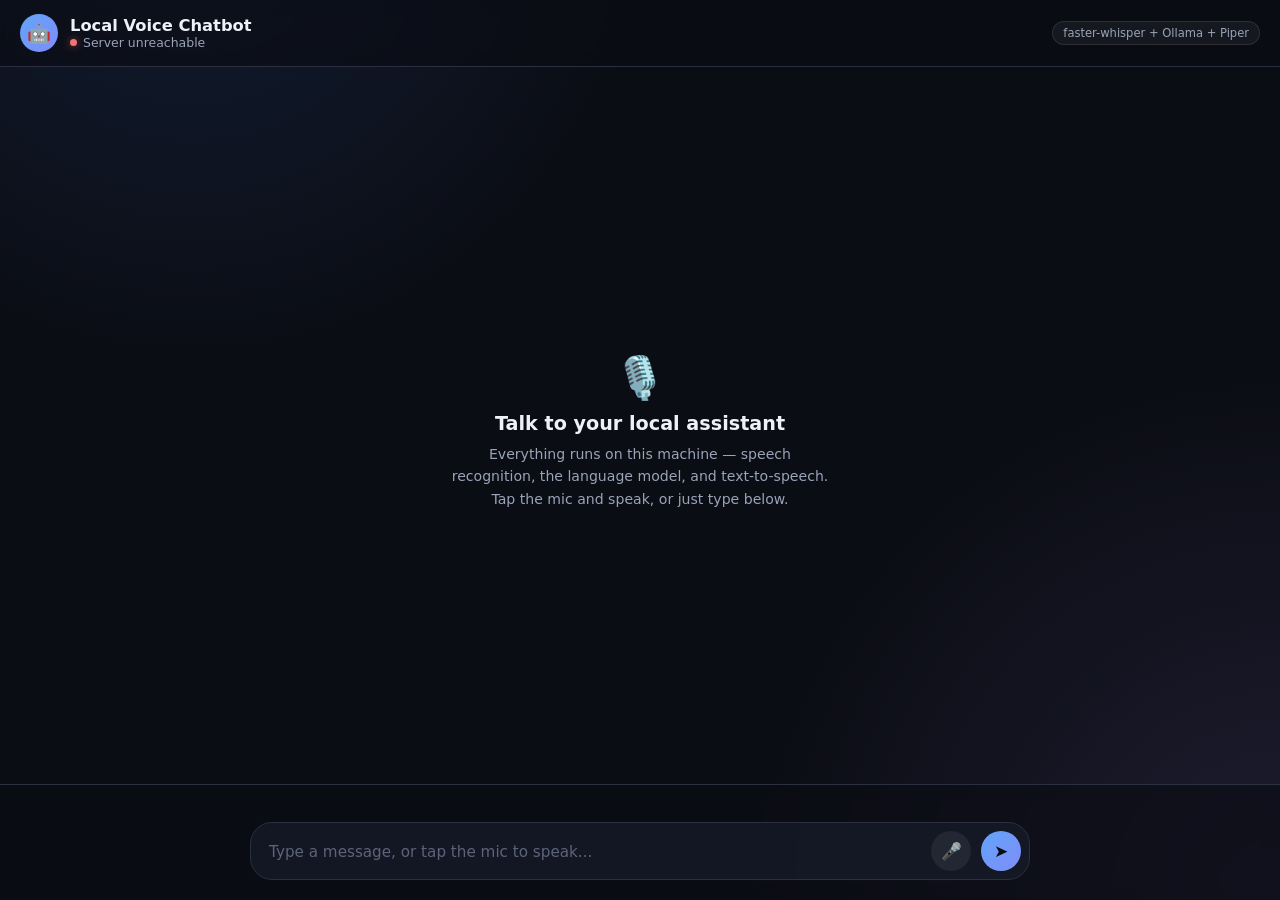
==== src/web_chat/index.html @ 42749854 "Add a browser chat interface Built on the same pipeline.py the CLI uses, not a reimplementation.  - " ====
<!doctype html>
<html lang="en">
<head>
<meta charset="utf-8">
<meta name="viewport" content="width=device-width, initial-scale=1">
<title>Local Voice Chatbot</title>
<style>
  :root{
    --bg-0:#0b0d14; --card:#171b28cc; --card-border:#2a3040;
    --text:#eef1f8; --text-dim:#9aa3b8; --text-faint:#5c6479;
    --accent:#60a5fa; --accent-dim:#60a5fa33;
    --user-bubble:#2c5fd6; --assistant-bubble:#1c2233;
    --danger:#f87171; --success:#34d399; --warn:#fbbf24;
    --radius:18px;
  }
  *{box-sizing:border-box;}
  html,body{height:100%;}
  body{
    margin:0; color:var(--text);
    background:
      radial-gradient(60vmax 60vmax at 15% -10%, #3b82f622, transparent 60%),
      radial-gradient(70vmax 70vmax at 100% 100%, #a78bfa1f, transparent 60%),
      var(--bg-0);
    font-family: -apple-system, "Segoe UI", ui-sans-serif, system-ui, Roboto, Arial, sans-serif;
    display:flex; flex-direction:column; height:100vh; overflow:hidden;
  }

  header{
    display:flex; align-items:center; gap:12px; padding:14px 20px;
    border-bottom:1px solid var(--card-border); flex-shrink:0;
    background:#0b0d14aa; backdrop-filter:blur(8px); z-index:5;
  }
  header .avatar{
    width:38px; height:38px; border-radius:50%;
    background:linear-gradient(135deg, var(--accent), #818cf8);
    display:flex; align-items:center; justify-content:center; font-size:1.2rem;
    flex-shrink:0;
  }
  header .title{ font-weight:700; font-size:1.02rem; }
  header .status{ font-size:0.78rem; color:var(--text-dim); display:flex; align-items:center; gap:6px; }
  .status-dot{ width:7px; height:7px; border-radius:50%; background:var(--text-faint); flex-shrink:0; }
  .status-dot.ok{ background:var(--success); box-shadow:0 0 8px #34d39988; }
  .status-dot.warn{ background:var(--warn); box-shadow:0 0 8px #fbbf2488; }
  .status-dot.err{ background:var(--danger); box-shadow:0 0 8px #f8717188; }
  header .spacer{ flex:1; }
  header .model-badge{
    font-size:0.72rem; color:var(--text-dim); background:#ffffff0d;
    border:1px solid #ffffff1a; padding:4px 10px; border-radius:999px;
  }

  #messages{
    flex:1; overflow-y:auto; padding:24px 16px 12px;
    display:flex; flex-direction:column; gap:14px;
    scroll-behavior:smooth;
  }
  #messages::-webkit-scrollbar{ width:8px; }
  #messages::-webkit-scrollbar-thumb{ background:#ffffff1a; border-radius:8px; }

  .row{ display:flex; gap:10px; max-width:780px; width:100%; margin:0 auto; align-items:flex-end; }
  .row.user{ flex-direction:row-reverse; }
  .row .avatar-sm{
    width:28px; height:28px; border-radius:50%; flex-shrink:0;
    display:flex; align-items:center; justify-content:center; font-size:0.85rem;
  }
  .row.assistant .avatar-sm{ background:linear-gradient(135deg, var(--accent), #818cf8); }
  .row.user .avatar-sm{ background:#ffffff14; }

  .bubble{
    padding:12px 16px; border-radius:var(--radius); line-height:1.5; font-size:0.95rem;
    max-width:calc(100% - 46px); white-space:pre-wrap; word-wrap:break-word;
    animation:pop-in .25s cubic-bezier(.2,.9,.25,1) both;
  }
  @keyframes pop-in{ from{opacity:0; transform:translateY(6px);} to{opacity:1; transform:none;} }
  .row.user .bubble{ background:var(--user-bubble); border-bottom-right-radius:4px; }
  .row.assistant .bubble{ background:var(--assistant-bubble); border:1px solid var(--card-border); border-bottom-left-radius:4px; }
  .row.rejected .bubble{
    background:transparent; border:1px dashed #ffffff2a; color:var(--text-faint);
    font-style:italic; font-size:0.85rem;
  }
  .bubble .meta{
    display:block; margin-top:6px; font-size:0.72rem; color:var(--text-faint); font-style:normal;
  }
  .bubble .replay-btn{
    background:none; border:none; color:inherit; opacity:0.6; cursor:pointer;
    font-size:0.85rem; padding:0; margin-left:8px; vertical-align:middle;
  }
  .bubble .replay-btn:hover{ opacity:1; }

  .typing-dots{ display:inline-flex; gap:4px; align-items:center; height:1em; }
  .typing-dots span{
    width:6px; height:6px; border-radius:50%; background:var(--text-dim);
    animation:blink 1.2s infinite ease-in-out;
  }
  .typing-dots span:nth-child(2){ animation-delay:.2s; }
  .typing-dots span:nth-child(3){ animation-delay:.4s; }
  @keyframes blink{ 0%,80%,100%{opacity:.25;} 40%{opacity:1;} }

  #empty-state{
    margin:auto; text-align:center; color:var(--text-dim); max-width:420px; padding:20px;
  }
  #empty-state .big-icon{ font-size:2.6rem; margin-bottom:10px; }
  #empty-state h2{ color:var(--text); margin:0 0 8px; font-size:1.2rem; }
  #empty-state p{ font-size:0.88rem; line-height:1.6; margin:0; }

  footer{
    flex-shrink:0; padding:14px 16px 20px;
    border-top:1px solid var(--card-border); background:#0b0d14aa; backdrop-filter:blur(8px);
  }
  .composer{
    max-width:780px; margin:0 auto; display:flex; align-items:flex-end; gap:10px;
    background:var(--card); border:1px solid var(--card-border); border-radius:22px;
    padding:8px 8px 8px 18px;
  }
  #text-input{
    flex:1; background:none; border:none; outline:none; color:var(--text);
    font-size:0.95rem; font-family:inherit; resize:none; max-height:120px; padding:8px 0;
    line-height:1.4;
  }
  #text-input::placeholder{ color:var(--text-faint); }

  .icon-btn{
    width:40px; height:40px; border-radius:50%; border:none; cursor:pointer;
    display:flex; align-items:center; justify-content:center; font-size:1.05rem;
    background:#ffffff10; color:var(--text); flex-shrink:0; transition:all .15s ease;
  }
  .icon-btn:hover{ background:#ffffff1c; }
  .icon-btn:disabled{ opacity:.4; cursor:not-allowed; }
  #btn-send{ background:linear-gradient(135deg, var(--accent), #818cf8); color:#0b0d14; }
  #btn-mic.recording{
    background:linear-gradient(135deg, var(--danger), #ef4444); color:#fff;
    animation:mic-pulse 1.1s ease-in-out infinite;
  }
  @keyframes mic-pulse{
    0%,100%{ box-shadow:0 0 0 0 #f8717155; }
    50%{ box-shadow:0 0 0 10px #f8717100; }
  }

  .live-status{
    max-width:780px; margin:0 auto 8px; text-align:center; font-size:0.8rem;
    color:var(--text-dim); min-height:1.2em;
  }

  .toast{
    position:fixed; left:50%; bottom:100px; transform:translateX(-50%);
    background:#1c2233; border:1px solid #ffffff22; color:var(--text);
    padding:12px 20px; border-radius:12px; font-size:0.85rem; box-shadow:0 10px 30px -10px #000000aa;
    animation:toast-in .25s ease both; z-index:20;
  }
  .toast.error{ border-color:#f8717166; color:#fecaca; }
  @keyframes toast-in{ from{opacity:0; transform:translate(-50%, 10px);} to{opacity:1; transform:translate(-50%,0);} }
</style>
</head>
<body>
  <header>
    <div class="avatar">🤖</div>
    <div>
      <div class="title">Local Voice Chatbot</div>
      <div class="status"><span class="status-dot" id="status-dot"></span><span id="status-text">Connecting...</span></div>
    </div>
    <div class="spacer"></div>
    <div class="model-badge" id="model-badge">faster-whisper + Ollama + Piper</div>
  </header>

  <div id="messages">
    <div id="empty-state">
      <div class="big-icon">🎙️</div>
      <h2>Talk to your local assistant</h2>
      <p>Everything runs on this machine — speech recognition, the language model,
         and text-to-speech. Tap the mic and speak, or just type below.</p>
    </div>
  </div>

  <footer>
    <div class="live-status" id="live-status"></div>
    <div class="composer">
      <textarea id="text-input" rows="1" placeholder="Type a message, or tap the mic to speak..."></textarea>
      <button id="btn-mic" class="icon-btn" title="Record voice message">🎤</button>
      <button id="btn-send" class="icon-btn" title="Send">➤</button>
    </div>
  </footer>

<script>
const messagesEl = document.getElementById('messages');
const emptyState = document.getElementById('empty-state');
const textInput = document.getElementById('text-input');
const btnMic = document.getElementById('btn-mic');
const btnSend = document.getElementById('btn-send');
const liveStatus = document.getElementById('live-status');
const statusDot = document.getElementById('status-dot');
const statusText = document.getElementById('status-text');

let history = [];           // [{role, content}, ...] sent to /api/respond
let stream = null;          // mic MediaStream, requested lazily on first mic tap
let mediaRecorder = null;
let chunks = [];
let isRecording = false;
let isBusy = false;         // true while transcribing/responding/synthesizing

function setStatus(state, text) {
  statusDot.className = 'status-dot' + (state ? ' ' + state : '');
  statusText.textContent = text;
}

function setLive(text) { liveStatus.textContent = text || ''; }

function showToast(msg, isError) {
  const t = document.createElement('div');
  t.className = 'toast' + (isError ? ' error' : '');
  t.textContent = msg;
  document.body.appendChild(t);
  setTimeout(() => t.remove(), 3500);
}

function scrollToBottom() {
  messagesEl.scrollTop = messagesEl.scrollHeight;
}

function hideEmptyState() {
  if (emptyState.parentNode) emptyState.remove();
}

function addRow(role, text, opts) {
  opts = opts || {};
  hideEmptyState();
  const row = document.createElement('div');
  row.className = 'row ' + role;
  const avatar = document.createElement('div');
  avatar.className = 'avatar-sm';
  avatar.textContent = role === 'user' ? '🗣️' : (role === 'rejected' ? '?' : '🤖');
  const bubble = document.createElement('div');
  bubble.className = 'bubble';
  bubble.textContent = text;
  if (opts.meta) {
    const meta = document.createElement('span');
    meta.className = 'meta';
    meta.textContent = opts.meta;
    bubble.appendChild(meta);
  }
  row.appendChild(avatar);
  row.appendChild(bubble);
  messagesEl.appendChild(row);
  scrollToBottom();
  return bubble;
}

function addTypingIndicator() {
  hideEmptyState();
  const row = document.createElement('div');
  row.className = 'row assistant';
  row.id = 'typing-row';
  const avatar = document.createElement('div');
  avatar.className = 'avatar-sm';
  avatar.textContent = '🤖';
  const bubble = document.createElement('div');
  bubble.className = 'bubble';
  bubble.innerHTML = '<span class="typing-dots"><span></span><span></span><span></span></span>';
  row.appendChild(avatar);
  row.appendChild(bubble);
  messagesEl.appendChild(row);
  scrollToBottom();
  return bubble;
}

function addReplayButton(bubble, audioBlob) {
  const btn = document.createElement('button');
  btn.className = 'replay-btn';
  btn.textContent = '🔊 Replay';
  btn.onclick = () => new Audio(URL.createObjectURL(audioBlob)).play();
  bubble.appendChild(document.createElement('br'));
  bubble.appendChild(btn);
}

async function checkHealth() {
  try {
    const res = await fetch('/api/health');
    const data = await res.json();
    setStatus('ok', 'Ready · STT on ' + (data.whisper_device || '?').toUpperCase());
  } catch (err) {
    setStatus('err', 'Server unreachable');
  }
}

async function synthesizeAndPlay(text) {
  try {
    const res = await fetch('/api/tts', {
      method: 'POST', headers: { 'Content-Type': 'application/json' },
      body: JSON.stringify({ text }),
    });
    if (!res.ok) throw new Error((await res.json()).error || ('HTTP ' + res.status));
    const blob = await res.blob();
    const audio = new Audio(URL.createObjectURL(blob));
    await audio.play().catch(() => {}); // autoplay can be blocked; not fatal
    return blob;
  } catch (err) {
    showToast('TTS failed: ' + err.message, true);
    return null;
  }
}

async function sendToLLM(userText) {
  isBusy = true;
  setControlsEnabled(false);
  setLive('Thinking...');
  const typingBubble = addTypingIndicator();
  let fullText = '';
  try {
    const res = await fetch('/api/respond', {
      method: 'POST', headers: { 'Content-Type': 'application/json' },
      body: JSON.stringify({ message: userText, history }),
    });
    if (!res.body) throw new Error('Streaming not supported by this browser.');
    const reader = res.body.getReader();
    const decoder = new TextDecoder();
    let first = true;
    while (true) {
      const { done, value } = await reader.read();
      if (done) break;
      const piece = decoder.decode(value, { stream: true });
      if (!piece) continue;
      if (first) { typingBubble.textContent = ''; first = false; }
      fullText += piece;
      typingBubble.textContent = fullText;
      scrollToBottom();
    }
    if (!fullText.trim()) fullText = '(no response)';
    history.push({ role: 'user', content: userText });
    history.push({ role: 'assistant', content: fullText });

    setLive('Speaking...');
    const audioBlob = await synthesizeAndPlay(fullText);
    if (audioBlob) addReplayButton(typingBubble, audioBlob);
  } catch (err) {
    typingBubble.textContent = 'Error: ' + err.message;
    showToast(err.message, true);
  } finally {
    setLive('');
    isBusy = false;
    setControlsEnabled(true);
    document.getElementById('typing-row')?.removeAttribute('id');
  }
}

async function handleUserText(text) {
  text = text.trim();
  if (!text) return;
  addRow('user', text);
  await sendToLLM(text);
}

function setControlsEnabled(enabled) {
  btnSend.disabled = !enabled;
  btnMic.disabled = !enabled;
  textInput.disabled = !enabled;
}

// ---- text input ----
btnSend.addEventListener('click', () => {
  const text = textInput.value;
  textInput.value = '';
  textInput.style.height = 'auto';
  handleUserText(text);
});
textInput.addEventListener('keydown', (e) => {
  if (e.key === 'Enter' && !e.shiftKey) {
    e.preventDefault();
    btnSend.click();
  }
});
textInput.addEventListener('input', () => {
  textInput.style.height = 'auto';
  textInput.style.height = Math.min(textInput.scrollHeight, 120) + 'px';
});

// ---- voice input ----
function pickMimeType() {
  const candidates = ['audio/webm;codecs=opus', 'audio/webm', 'audio/ogg;codecs=opus', 'audio/ogg'];
  for (const c of candidates) {
    if (window.MediaRecorder && MediaRecorder.isTypeSupported(c)) return c;
  }
  return '';
}

async function ensureMic() {
  if (stream) return stream;
  stream = await navigator.mediaDevices.getUserMedia({ audio: true });
  return stream;
}

btnMic.addEventListener('click', async () => {
  if (isBusy) return;
  if (!isRecording) {
    try {
      await ensureMic();
    } catch (err) {
      showToast('Microphone access denied: ' + err.message, true);
      return;
    }
    chunks = [];
    const mimeType = pickMimeType();
    mediaRecorder = mimeType ? new MediaRecorder(stream, { mimeType }) : new MediaRecorder(stream);
    mediaRecorder.ondataavailable = (e) => { if (e.data.size > 0) chunks.push(e.data); };
    mediaRecorder.onstop = onRecordingStopped;
    mediaRecorder.start();
    isRecording = true;
    btnMic.classList.add('recording');
    btnMic.textContent = '⏹';
    setLive('Listening... tap to stop');
  } else {
    mediaRecorder.stop();
    isRecording = false;
    btnMic.classList.remove('recording');
    btnMic.textContent = '🎤';
  }
});

async function onRecordingStopped() {
  const mimeType = mediaRecorder.mimeType || 'audio/webm';
  const blob = new Blob(chunks, { type: mimeType });
  if (blob.size < 800) {
    setLive('');
    showToast('Recording too short.', true);
    return;
  }
  isBusy = true;
  setControlsEnabled(false);
  setLive('Transcribing...');
  try {
    const form = new FormData();
    const ext = mimeType.includes('ogg') ? 'ogg' : 'webm';
    form.append('audio', blob, `clip.${ext}`);
    const res = await fetch('/api/transcribe', { method: 'POST', body: form });
    const data = await res.json();
    if (!res.ok || data.error) throw new Error(data.error || ('HTTP ' + res.status));

    if (!data.accepted) {
      addRow('rejected', '"' + data.text + '"', { meta: `low confidence (${data.avg_logprob.toFixed(2)}) -- not sent to the model` });
      setLive('');
      const askAgain = "Sorry, could you say that again?";
      const bubble = addRow('assistant', askAgain);
      const clip = await synthesizeAndPlay(askAgain);
      if (clip) addReplayButton(bubble, clip);
      isBusy = false;
      setControlsEnabled(true);
      return;
    }

    addRow('user', data.text, { meta: `confidence ${data.avg_logprob.toFixed(2)}` });
    isBusy = false; // sendToLLM will re-lock controls
    await sendToLLM(data.text);
  } catch (err) {
    showToast(err.message, true);
    setLive('');
    isBusy = false;
    setControlsEnabled(true);
  }
}

checkHealth();
</script>
</body>
</html>
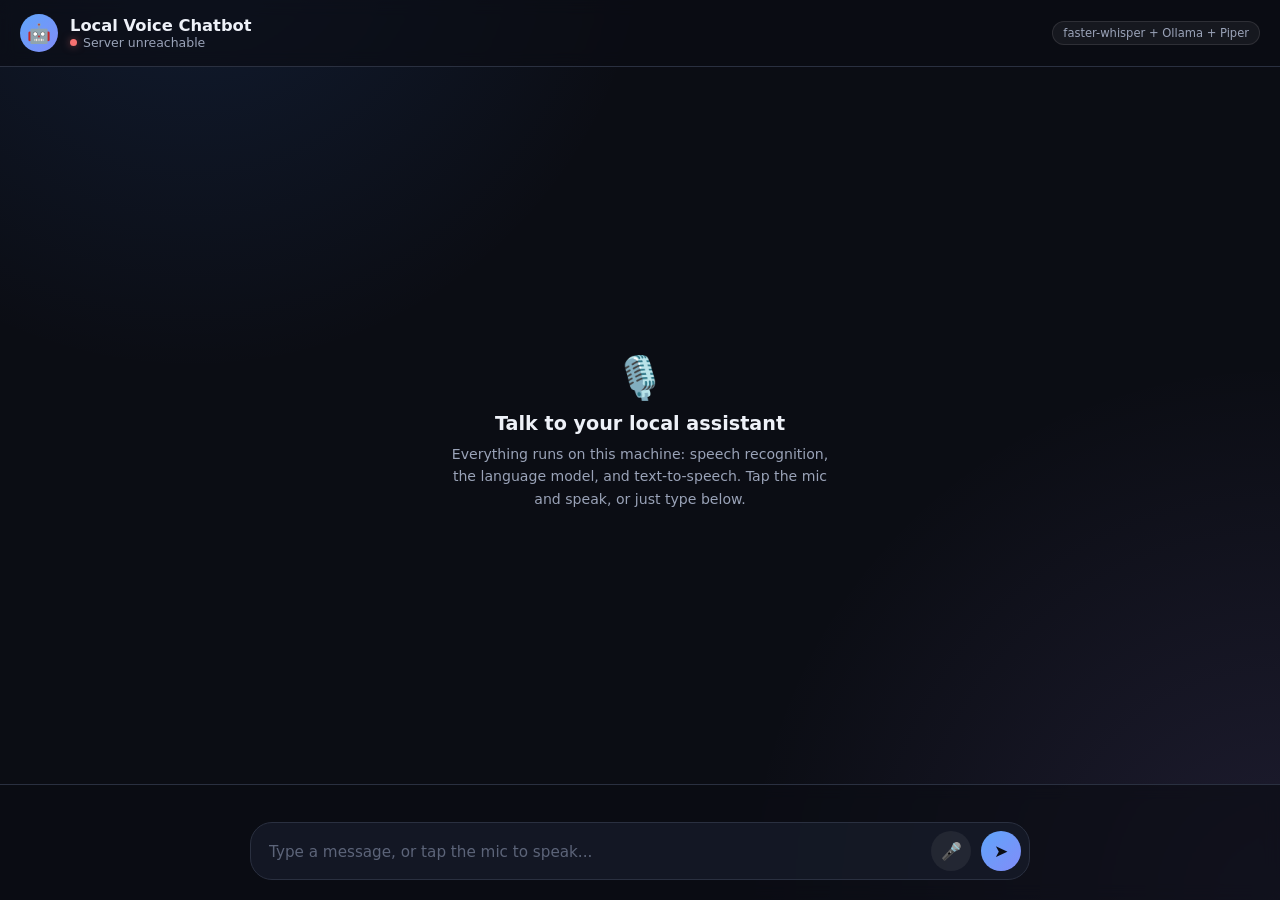
==== commit ff9bc916: "Replace an em-dash in the chat UI copy with a colon Co-Authored-By: Claude Sonnet 5 <noreply@anthrop" ====
--- a/src/web_chat/index.html
+++ b/src/web_chat/index.html
@@ -165,7 +165,7 @@
     <div id="empty-state">
       <div class="big-icon">🎙️</div>
       <h2>Talk to your local assistant</h2>
-      <p>Everything runs on this machine — speech recognition, the language model,
+      <p>Everything runs on this machine: speech recognition, the language model,
          and text-to-speech. Tap the mic and speak, or just type below.</p>
     </div>
   </div>
@@ -270,11 +270,23 @@
   bubble.appendChild(btn);
 }
 
+function applyWhisperDevice(device) {
+  if (device) setStatus('ok', 'Ready · STT on ' + device.toUpperCase());
+}
+
 async function checkHealth() {
   try {
     const res = await fetch('/api/health');
     const data = await res.json();
-    setStatus('ok', 'Ready · STT on ' + (data.whisper_device || '?').toUpperCase());
+    // Whisper loads lazily on the first transcription request, so
+    // whisper_device is still null right after the server starts --
+    // showing "STT on ?" here would look broken rather than pending.
+    // The badge fills in for real once /api/transcribe reports a device.
+    if (data.whisper_device) {
+      applyWhisperDevice(data.whisper_device);
+    } else {
+      setStatus('ok', 'Ready');
+    }
   } catch (err) {
     setStatus('err', 'Server unreachable');
   }
@@ -431,6 +443,7 @@
     const res = await fetch('/api/transcribe', { method: 'POST', body: form });
     const data = await res.json();
     if (!res.ok || data.error) throw new Error(data.error || ('HTTP ' + res.status));
+    applyWhisperDevice(data.whisper_device); // fills in "STT on ?" once known
 
     if (!data.accepted) {
       addRow('rejected', '"' + data.text + '"', { meta: `low confidence (${data.avg_logprob.toFixed(2)}) -- not sent to the model` });
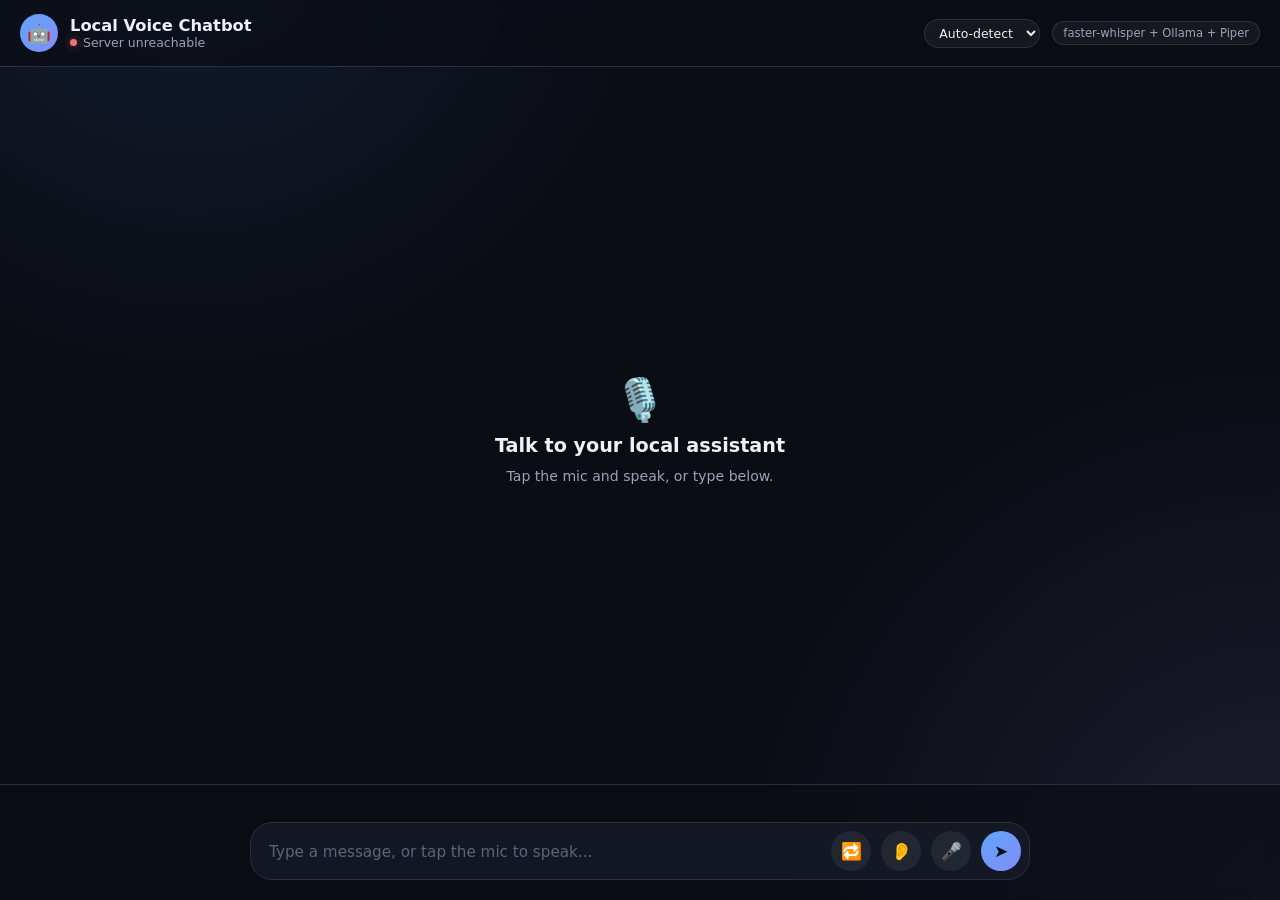
==== commit 49a93343: "Replace Tamil TTS with AI4Bharat FastPitch+HiFiGAN; move Piper in-process Tamil TTS previously ran o" ====
--- a/src/web_chat/index.html
+++ b/src/web_chat/index.html
@@ -6,6 +6,12 @@
 <title>Local Voice Chatbot</title>
 <style>
   :root{
+    /* Tells the browser this page is dark-themed, so native controls it
+       renders itself -- the language <select>'s dropdown popup chief among
+       them -- use a dark UA stylesheet instead of defaulting to a
+       jarring white-on-dark popup no amount of our own CSS can reach
+       (a native <option> list's colors aren't fully stylable cross-browser). */
+    color-scheme: dark;
     --bg-0:#0b0d14; --card:#171b28cc; --card-border:#2a3040;
     --text:#eef1f8; --text-dim:#9aa3b8; --text-faint:#5c6479;
     --accent:#60a5fa; --accent-dim:#60a5fa33;
@@ -47,6 +53,16 @@
     font-size:0.72rem; color:var(--text-dim); background:#ffffff0d;
     border:1px solid #ffffff1a; padding:4px 10px; border-radius:999px;
   }
+  #lang-select{
+    font-size:0.78rem; color:var(--text); background:#ffffff0d;
+    border:1px solid #ffffff1a; padding:5px 10px; border-radius:999px;
+    font-family:inherit; cursor:pointer;
+  }
+  #lang-select:focus{ outline:1px solid var(--accent); }
+  /* Belt-and-suspenders alongside :root's color-scheme:dark above -- some
+     browsers still let the *closed* select's own background/text through
+     to each <option> row even in a dark popup, so pin them explicitly too. */
+  #lang-select option{ background:#171b28; color:var(--text); }
 
   #messages{
     flex:1; overflow-y:auto; padding:24px 16px 12px;
@@ -86,6 +102,34 @@
   }
   .bubble .replay-btn:hover{ opacity:1; }
 
+  .bubble .correct-btn{
+    background:none; border:none; color:inherit; opacity:0.55; cursor:pointer;
+    font-size:0.78rem; padding:0; margin-left:8px; vertical-align:middle;
+  }
+  .bubble .correct-btn:hover{ opacity:1; }
+  .bubble .correction-saved{
+    display:block; margin-top:6px; font-size:0.72rem; color:var(--success); font-style:normal;
+  }
+  .correction-form{ margin-top:8px; }
+  .correction-form textarea{
+    width:100%; min-height:52px; resize:vertical; border-radius:10px;
+    border:1px solid #ffffff2a; background:#00000022; color:inherit;
+    font:inherit; font-size:0.9rem; padding:8px; box-sizing:border-box;
+  }
+  .correction-form .correction-actions{ margin-top:6px; display:flex; gap:8px; }
+  .correction-form button{
+    border:none; border-radius:8px; padding:5px 12px; font-size:0.78rem; cursor:pointer;
+  }
+  .correction-form .save-btn{ background:var(--accent); color:#0b0d14; }
+  .correction-form .cancel-btn{ background:#ffffff14; color:inherit; }
+  .suggestion-note{
+    display:block; margin-top:6px; font-size:0.78rem; color:var(--text-dim); font-style:normal;
+  }
+  .suggestion-note button{
+    background:none; border:none; color:var(--accent); cursor:pointer;
+    font-size:0.78rem; padding:0; text-decoration:underline;
+  }
+
   .typing-dots{ display:inline-flex; gap:4px; align-items:center; height:1em; }
   .typing-dots span{
     width:6px; height:6px; border-radius:50%; background:var(--text-dim);
@@ -129,6 +173,12 @@
   #btn-mic.recording{
     background:linear-gradient(135deg, var(--danger), #ef4444); color:#fff;
     animation:mic-pulse 1.1s ease-in-out infinite;
+  }
+  #btn-handsfree.active{
+    background:linear-gradient(135deg, var(--accent), #818cf8); color:#0b0d14;
+  }
+  #btn-wakeword.active{
+    background:linear-gradient(135deg, var(--accent), #818cf8); color:#0b0d14;
   }
   @keyframes mic-pulse{
     0%,100%{ box-shadow:0 0 0 0 #f8717155; }
@@ -158,6 +208,12 @@
       <div class="status"><span class="status-dot" id="status-dot"></span><span id="status-text">Connecting...</span></div>
     </div>
     <div class="spacer"></div>
+    <select id="lang-select" title="Spoken/reply language">
+      <option value="auto">Auto-detect</option>
+      <option value="en">English</option>
+      <option value="hi">Hindi</option>
+      <option value="ta">Tamil</option>
+    </select>
     <div class="model-badge" id="model-badge">faster-whisper + Ollama + Piper</div>
   </header>
 
@@ -165,8 +221,7 @@
     <div id="empty-state">
       <div class="big-icon">🎙️</div>
       <h2>Talk to your local assistant</h2>
-      <p>Everything runs on this machine: speech recognition, the language model,
-         and text-to-speech. Tap the mic and speak, or just type below.</p>
+      <p>Tap the mic and speak, or type below.</p>
     </div>
   </div>
 
@@ -174,6 +229,8 @@
     <div class="live-status" id="live-status"></div>
     <div class="composer">
       <textarea id="text-input" rows="1" placeholder="Type a message, or tap the mic to speak..."></textarea>
+      <button id="btn-handsfree" class="icon-btn" title="Hands-free mode: keep listening after each reply">🔁</button>
+      <button id="btn-wakeword" class="icon-btn" title='Wake-word mode: say "hey chatbot" to start listening'>👂</button>
       <button id="btn-mic" class="icon-btn" title="Record voice message">🎤</button>
       <button id="btn-send" class="icon-btn" title="Send">➤</button>
     </div>
@@ -185,9 +242,19 @@
 const textInput = document.getElementById('text-input');
 const btnMic = document.getElementById('btn-mic');
 const btnSend = document.getElementById('btn-send');
+const btnHandsFree = document.getElementById('btn-handsfree');
+const btnWakeWord = document.getElementById('btn-wakeword');
 const liveStatus = document.getElementById('live-status');
 const statusDot = document.getElementById('status-dot');
 const statusText = document.getElementById('status-text');
+const langSelect = document.getElementById('lang-select');
+
+// "auto" lets Whisper detect English/Hindi/Tamil per spoken utterance --
+// selecting a specific language instead forces STT to that language (useful
+// when a short/ambiguous clip auto-detects wrong) and is also the language
+// used for typed (non-voice) messages, since there's nothing to detect.
+let selectedLanguage = 'auto';
+langSelect.addEventListener('change', () => { selectedLanguage = langSelect.value; });
 
 let history = [];           // [{role, content}, ...] sent to /api/respond
 let stream = null;          // mic MediaStream, requested lazily on first mic tap
@@ -195,6 +262,29 @@
 let chunks = [];
 let isRecording = false;
 let isBusy = false;         // true while transcribing/responding/synthesizing
+let handsFreeMode = false;  // when on, listening restarts automatically after each reply finishes speaking
+let wakeWordMode = false;   // when on, idle listening re-arms whenever the app returns to idle (see maybeRearmWakeListening)
+
+// Local, no-auth identity for the continuous-learning layer (see
+// src/learning/). profileId survives across tabs/restarts on this
+// browser; sessionId is fresh per tab load. Neither is sent anywhere off
+// this machine -- they're just partition keys the server uses to keep
+// one person's corrections from affecting anyone else's. A server with
+// learning disabled (the default) ignores both.
+function getOrCreateId(storage, key) {
+  try {
+    let id = storage.getItem(key);
+    if (!id) {
+      id = (crypto.randomUUID ? crypto.randomUUID() : Math.random().toString(36).slice(2));
+      storage.setItem(key, id);
+    }
+    return id;
+  } catch (err) {
+    return 'local'; // storage unavailable (private mode, etc.) -- server falls back too
+  }
+}
+const profileId = getOrCreateId(localStorage, 'vc_profile_id');
+const sessionId = getOrCreateId(sessionStorage, 'vc_session_id');
 
 function setStatus(state, text) {
   statusDot.className = 'status-dot' + (state ? ' ' + state : '');
@@ -240,7 +330,107 @@
   row.appendChild(bubble);
   messagesEl.appendChild(row);
   scrollToBottom();
+  if (opts.correction) attachCorrectionUI(bubble, text, opts.correction);
   return bubble;
+}
+
+// ---- transcript correction (continuous-learning feedback) ----
+// Only attached to voice-transcribed user bubbles (opts.correction is set
+// only when the server actually returned an event_id -- i.e. the learning
+// layer is enabled server-side). Typed messages have no STT output to
+// correct, so they never get this affordance.
+function escapeForWordRegex(s) {
+  return s.replace(/[.*+?^${}()|[\]\\]/g, '\\$&');
+}
+
+function applyPhrase(text, originalPhrase, correctedPhrase) {
+  const pattern = new RegExp('\\b' + escapeForWordRegex(originalPhrase) + '\\b', 'i');
+  return pattern.test(text) ? text.replace(pattern, correctedPhrase) : text;
+}
+
+function attachCorrectionUI(bubble, displayedText, correction) {
+  const btn = document.createElement('button');
+  btn.className = 'correct-btn';
+  btn.textContent = '✏️ Correct';
+  btn.onclick = () => openCorrectionForm(bubble, displayedText, correction, btn);
+  bubble.appendChild(document.createElement('br'));
+  bubble.appendChild(btn);
+
+  const suggestions = correction.suggestions || [];
+  if (suggestions.length) {
+    // Keep it simple: surface only the strongest suggestion inline, as a
+    // low-confidence "did you mean" rather than applying it -- the user
+    // still has to review and save it like any other correction.
+    const top = suggestions[0];
+    const note = document.createElement('div');
+    note.className = 'suggestion-note';
+    note.textContent = 'Did you mean "' + top.corrected_phrase + '" instead of "' + top.original_phrase + '"? ';
+    const reviewBtn = document.createElement('button');
+    reviewBtn.textContent = 'Review';
+    reviewBtn.onclick = () => {
+      const prefill = applyPhrase(displayedText, top.original_phrase, top.corrected_phrase);
+      openCorrectionForm(bubble, displayedText, correction, btn, prefill);
+    };
+    note.appendChild(reviewBtn);
+    bubble.appendChild(note);
+  }
+}
+
+function openCorrectionForm(bubble, displayedText, correction, triggerBtn, prefill) {
+  const existingForm = bubble.querySelector('.correction-form');
+  if (existingForm) { existingForm.remove(); return; }
+
+  const form = document.createElement('div');
+  form.className = 'correction-form';
+  const textarea = document.createElement('textarea');
+  textarea.value = prefill !== undefined ? prefill : displayedText;
+  const actions = document.createElement('div');
+  actions.className = 'correction-actions';
+  const saveBtn = document.createElement('button');
+  saveBtn.className = 'save-btn';
+  saveBtn.textContent = 'Save correction';
+  // The feedback payload's original_text is always the raw STT output
+  // (correction.rawText), even if the bubble is currently showing an
+  // already auto-corrected version -- the immutable feedback record is
+  // about what the model actually said, not what the user saw.
+  saveBtn.onclick = () => submitCorrection(bubble, correction.rawText, textarea.value, correction, triggerBtn, form);
+  const cancelBtn = document.createElement('button');
+  cancelBtn.className = 'cancel-btn';
+  cancelBtn.textContent = 'Cancel';
+  cancelBtn.onclick = () => form.remove();
+  actions.appendChild(saveBtn);
+  actions.appendChild(cancelBtn);
+  form.appendChild(textarea);
+  form.appendChild(actions);
+  bubble.appendChild(form);
+  textarea.focus();
+}
+
+async function submitCorrection(bubble, originalText, correctedTextRaw, correction, triggerBtn, form) {
+  const correctedText = correctedTextRaw.trim();
+  if (!correctedText || correctedText === originalText) { form.remove(); return; }
+  try {
+    const res = await fetch('/api/feedback', {
+      method: 'POST', headers: { 'Content-Type': 'application/json' },
+      body: JSON.stringify({
+        event_id: correction.eventId, profile_id: profileId, session_id: sessionId,
+        original_text: originalText, corrected_text: correctedText,
+        avg_logprob: correction.avgLogprob, language: correction.language,
+      }),
+    });
+    const data = await res.json();
+    if (!res.ok || data.error) throw new Error(data.error || ('HTTP ' + res.status));
+
+    form.remove();
+    if (triggerBtn) triggerBtn.remove();
+    bubble.querySelectorAll('.suggestion-note').forEach((n) => n.remove());
+    const saved = document.createElement('span');
+    saved.className = 'correction-saved';
+    saved.textContent = '✓ Correction saved -- this helps future transcriptions for you.';
+    bubble.appendChild(saved);
+  } catch (err) {
+    showToast('Could not save correction: ' + err.message, true);
+  }
 }
 
 function addTypingIndicator() {
@@ -261,13 +451,269 @@
   return bubble;
 }
 
-function addReplayButton(bubble, audioBlob) {
-  const btn = document.createElement('button');
-  btn.className = 'replay-btn';
-  btn.textContent = '🔊 Replay';
-  btn.onclick = () => new Audio(URL.createObjectURL(audioBlob)).play();
+function addReplayButton(bubble, audioBlobs) {
+  const replayBtn = document.createElement('button');
+  replayBtn.className = 'replay-btn';
+  replayBtn.textContent = '🔊 Replay';
+  // .filter(Boolean) runs at CLICK time, not here -- audioBlobs is the same
+  // array object pumpTtsQueue() keeps filling in as chunks finish
+  // synthesizing, so a click shortly after the reply appears still gets
+  // whatever's ready by then rather than a stale snapshot.
+  replayBtn.onclick = () => playAudioBlobsSequentially(audioBlobs.filter(Boolean));
+
+  const stopBtn = document.createElement('button');
+  stopBtn.className = 'replay-btn';
+  stopBtn.textContent = '⏹ Stop';
+  stopBtn.onclick = () => stopSpeaking();
+
   bubble.appendChild(document.createElement('br'));
-  bubble.appendChild(btn);
+  bubble.appendChild(replayBtn);
+  bubble.appendChild(stopBtn);
+}
+
+// ---- barge-in: only one assistant voice plays at a time, and starting a
+// new turn (mic tap or typed message) always wins over whatever the
+// assistant is still saying -- mirrors how ChatGPT/Claude voice cuts
+// itself off the instant you start talking again. Replies are now spoken
+// as a QUEUE of per-sentence audio chunks (see enqueueTtsChunk/
+// pumpTtsQueue below) instead of one whole-reply blob, so barge-in has to
+// clear that queue and cancel in-flight network calls too, not just pause
+// one Audio element.
+let currentAudio = null;
+let currentPlaybackResolve = null; // resolves the in-flight playAndAwaitEnded promise, if any --
+// pausing an Audio element never fires 'ended', so without this, stopSpeaking()
+// mid-chunk would leave pumpTtsQueue's `await playAndAwaitEnded(...)` hanging forever.
+let ttsGeneration = 0; // bumped on every new turn/barge-in; a pump loop compares its own
+// captured value against the live one on each check -- immune to the boolean-flag
+// reset race a plain "aborted" flag would have if a new turn starts before an old,
+// still-unwinding pump instance finishes noticing it should stop.
+let ttsQueue = [];            // [{ text, language }], drained strictly in order
+let ttsQueueRunning = false;  // true while a pumpTtsQueue() loop is actively draining
+let ttsAbortController = null;   // cancels in-flight/future /api/tts fetches for this turn
+let llmAbortController = null;   // cancels the in-flight /api/respond fetch for this turn --
+// kept SEPARATE from ttsAbortController so a single slow/timed-out TTS chunk can never
+// accidentally cut off the LLM's still-streaming text reply.
+let llmStreamFinished = false;   // true once /api/respond's reader loop + final flush are done
+let replyAudioBlobs = [];        // this turn's chunks' blobs, in order, for the Replay button
+let queueDrainedResolvers = [];  // called once the whole queue finishes (hands-free/wake re-arm)
+let anyAudioStartedThisTurn = false; // true once this turn's speech actually started playing --
+// lets stopSpeaking() tell "the user barged in on audio that was already talking" (expected,
+// stay silent) apart from "the previous reply's TTS never even got a chance to play before the
+// next turn started" (this is the failure mode that makes Tamil sound broken: its synthesis
+// regularly takes 20-150s, far longer than a person takes to read a reply and ask the next
+// question, so it loses this race almost every time -- worth telling the user about instead of
+// discarding the audio with no explanation).
+
+const SENTENCE_END_RE = /[.!?।॥]/;  // mirrors pipeline.py's _SENTENCE_END_RE (same 4 classes)
+
+function sleep(ms) { return new Promise((resolve) => setTimeout(resolve, ms)); }
+
+// Called once at the start of every new thing the assistant is about to
+// say (a streamed multi-sentence reply, or a single fixed-text reply like
+// "please repeat that") -- resets all the per-turn state above.
+function beginNewSpeechTurn() {
+  ttsGeneration++;
+  ttsAbortController = new AbortController();
+  llmAbortController = new AbortController();
+  llmStreamFinished = false;
+  replyAudioBlobs = [];
+  anyAudioStartedThisTurn = false;
+  return ttsGeneration;
+}
+
+// reason: 'new-turn' when called because the user started talking/typing again
+// (handleUserText/startRecording) -- as opposed to an explicit stop-button press or an
+// about-to-replay call, where cutting off audio is the whole point and needs no explanation.
+function stopSpeaking(reason) {
+  // Capture before clearing: was this turn's reply still waiting to speak -- queued or
+  // mid-fetch -- without ever having started? If so, "new-turn" is about to discard it
+  // silently, which is exactly the failure mode worth surfacing (see anyAudioStartedThisTurn).
+  const silentlyLosingUnplayedReply =
+    reason === 'new-turn' && !anyAudioStartedThisTurn && (ttsQueueRunning || ttsQueue.length > 0);
+  if (currentAudio) {
+    currentAudio.pause();
+    currentAudio.currentTime = 0;
+    currentAudio = null;
+  }
+  ttsGeneration++;   // invalidates any still-draining pump/replay loop immediately
+  ttsQueue = [];
+  queueDrainedResolvers = []; // the interrupted reply's re-arm hooks are moot now
+  if (currentPlaybackResolve) {
+    const resolve = currentPlaybackResolve;
+    currentPlaybackResolve = null;
+    resolve(); // unblocks a pump/replay loop that's mid-`await playAndAwaitEnded(...)`
+  }
+  // Real (server-visible) barge-in: aborting these actually cancels the
+  // in-flight network calls, not just local playback -- an interrupted
+  // reply stops burning the shared GPU/Ollama instead of finishing unheard.
+  if (ttsAbortController) { ttsAbortController.abort(); ttsAbortController = null; }
+  if (llmAbortController) { llmAbortController.abort(); llmAbortController = null; }
+  if (silentlyLosingUnplayedReply) {
+    showToast("Didn't get to speak the previous reply before you moved on -- its text is still above.", false);
+  }
+}
+
+// Plays one blob and resolves once it's actually finished (native 'ended'),
+// or once stopSpeaking() interrupts it (via currentPlaybackResolve), or if
+// autoplay is blocked (never hangs the caller waiting on a rejected .play()).
+function playAndAwaitEnded(blob) {
+  return new Promise((resolve) => {
+    anyAudioStartedThisTurn = true;
+    currentPlaybackResolve = resolve;
+    const audio = new Audio(URL.createObjectURL(blob));
+    currentAudio = audio;
+    const finish = () => {
+      if (currentAudio === audio) currentAudio = null;
+      if (currentPlaybackResolve === resolve) currentPlaybackResolve = null;
+      resolve();
+    };
+    audio.addEventListener('ended', finish, { once: true });
+    audio.play().catch(finish); // autoplay blocked -- don't hang the queue forever
+  });
+}
+
+async function playAudioBlobsSequentially(blobs) {
+  stopSpeaking(); // stop anything currently playing/queued first
+  const myGeneration = ttsGeneration;
+  for (const blob of blobs) {
+    if (myGeneration !== ttsGeneration) break; // a new barge-in during replay stops replay too
+    await playAndAwaitEnded(blob);
+    if (myGeneration !== ttsGeneration) break;
+  }
+}
+
+// The actual /api/tts network call, shared by every playback path below.
+// Uses ttsAbortController (not llmAbortController) so a slow/timed-out TTS
+// chunk can only cut off remaining speech, never the LLM's text stream.
+async function fetchTtsBlob(text, language) {
+  if (!ttsAbortController) return null;
+  const controller = ttsAbortController;
+  const signal = controller.signal;
+  const timeoutMs = language === 'ta' ? TTS_TIMEOUT_MS_TA : TTS_TIMEOUT_MS;
+  const timeoutId = setTimeout(() => {
+    if (!signal.aborted) { controller._timedOut = true; controller.abort(); }
+  }, timeoutMs);
+  try {
+    const res = await fetch('/api/tts', {
+      method: 'POST', headers: { 'Content-Type': 'application/json' },
+      body: JSON.stringify({ text, language: language || 'en' }),
+      signal,
+    });
+    if (!res.ok) throw new Error((await res.json()).error || ('HTTP ' + res.status));
+    return await res.blob();
+  } catch (err) {
+    if (err.name === 'AbortError') {
+      // Distinguish this call's OWN timeout (worth telling the user about)
+      // from a deliberate barge-in aborting it (expected, stay silent --
+      // showing an error every time someone interrupts a reply would be
+      // noisy and wrong).
+      if (controller._timedOut) {
+        showToast('Speech synthesis is taking too long -- showing text only for this reply.', true);
+      }
+    } else {
+      showToast('TTS failed: ' + err.message, true);
+    }
+    return null;
+  } finally {
+    clearTimeout(timeoutId);
+  }
+}
+
+// Drains ttsQueue strictly in order: fetch chunk N's audio, play it fully,
+// then move to chunk N+1 -- but chunk N+1's TEXT may still be arriving
+// from the LLM stream when this starts, so it polls briefly rather than
+// giving up the moment the queue is momentarily empty (see llmStreamFinished).
+// Only one instance actually runs at a time (ttsQueueRunning guards that);
+// later enqueueTtsChunk() calls just add to the queue this same instance
+// is already draining.
+async function pumpTtsQueue(myGeneration) {
+  if (ttsQueueRunning) return;
+  ttsQueueRunning = true;
+  while (myGeneration === ttsGeneration) {
+    if (ttsQueue.length === 0) {
+      if (llmStreamFinished) break; // truly done -- no more sentences are coming
+      await sleep(50); // LLM hasn't produced the next sentence yet -- wait briefly and re-check
+      continue;
+    }
+    const item = ttsQueue.shift();
+    const idx = replyAudioBlobs.findIndex((b) => b === null);
+    const blob = await fetchTtsBlob(item.text, item.language);
+    if (myGeneration !== ttsGeneration) break;
+    if (blob) {
+      if (idx >= 0) replyAudioBlobs[idx] = blob;
+      await playAndAwaitEnded(blob);
+      if (myGeneration !== ttsGeneration) break;
+    }
+  }
+  ttsQueueRunning = false;
+  if (ttsQueue.length > 0) {
+    // A newer turn's chunks arrived while this instance was exiting (generation
+    // mismatch) -- hand off to a fresh pump for the CURRENT generation instead
+    // of stranding them unpumped.
+    pumpTtsQueue(ttsGeneration);
+    return;
+  }
+  if (myGeneration === ttsGeneration) {
+    const resolvers = queueDrainedResolvers;
+    queueDrainedResolvers = [];
+    resolvers.forEach((resolve) => resolve());
+  }
+}
+
+function enqueueTtsChunk(text, language) {
+  if (!text.trim()) return;
+  ttsQueue.push({ text, language });
+  replyAudioBlobs.push(null); // placeholder -- keeps index alignment as chunks finish out of the enqueue order
+  pumpTtsQueue(ttsGeneration);
+}
+
+// Single-utterance playback (the "please repeat that" reply, the wake-
+// phrase-alone chime's own recording restart) -- routes through the same
+// abort-aware fetch + playback primitives as the streaming path above, so
+// these get real cancelable barge-in too, without a second code path.
+// Mirrors the old synthesizeAndPlay()'s timing: awaits only the network
+// fetch, then plays in the background (doesn't block the caller on
+// playback finishing) -- callers that need to know "did this actually
+// speak" get that from the awaited return value, not from playback timing.
+async function synthesizeAndPlay(text, language) {
+  beginNewSpeechTurn();
+  llmStreamFinished = true; // exactly one chunk, nothing more is ever coming
+  replyAudioBlobs = [null];
+  const myGeneration = ttsGeneration;
+  const blob = await fetchTtsBlob(text, language);
+  if (myGeneration !== ttsGeneration || !blob) return null;
+  replyAudioBlobs[0] = blob;
+  playAndAwaitEnded(blob).then(() => {
+    if (myGeneration !== ttsGeneration) return;
+    const resolvers = queueDrainedResolvers;
+    queueDrainedResolvers = [];
+    resolvers.forEach((resolve) => resolve());
+  });
+  return replyAudioBlobs;
+}
+
+// Call right after a reply's speech has been queued/started, for a reply
+// that should continue the conversation in hands-free mode. Fires once the
+// WHOLE queue has finished playing (queueDrainedResolvers), not just the
+// first chunk -- with multi-sentence streaming speech, re-arming on chunk
+// 1's end would reopen the mic while chunks 2+ are still playing.
+function hookHandsFreeRestart() {
+  queueDrainedResolvers.push(() => {
+    if (handsFreeMode && !isRecording && !isBusy) startRecording();
+  });
+}
+
+// Sibling to hookHandsFreeRestart -- only acts if hands-free ISN'T also
+// driving the conversation (hands-free wins: it already keeps things
+// going without re-requiring the wake phrase). Also fires only once the
+// whole reply has finished speaking, for the same reason -- and, as
+// before, arming this way (rather than synchronously when the reply
+// STARTS) prevents an echo-tainted false wake-detection from cutting the
+// reply off mid-sentence via startRecording()'s own stopSpeaking() call.
+function hookWakeWordRestart() {
+  queueDrainedResolvers.push(() => {
+    if (wakeWordMode && !handsFreeMode && !isRecording && !isBusy) startWakeListening();
+  });
 }
 
 function applyWhisperDevice(device) {
@@ -292,33 +738,61 @@
   }
 }
 
-async function synthesizeAndPlay(text) {
-  try {
-    const res = await fetch('/api/tts', {
-      method: 'POST', headers: { 'Content-Type': 'application/json' },
-      body: JSON.stringify({ text }),
-    });
-    if (!res.ok) throw new Error((await res.json()).error || ('HTTP ' + res.status));
-    const blob = await res.blob();
-    const audio = new Audio(URL.createObjectURL(blob));
-    await audio.play().catch(() => {}); // autoplay can be blocked; not fatal
-    return blob;
-  } catch (err) {
-    showToast('TTS failed: ' + err.message, true);
-    return null;
-  }
-}
-
-async function sendToLLM(userText) {
+// Without a client-side cap, a stuck request just leaves "Speaking..."
+// on screen forever with no sound and no explanation. Tamil gets a
+// much longer allowance than English/Hindi: it runs in its own worker
+// process (see pipeline.py's synthesize_tamil_via_worker), and the
+// FIRST request after that worker (re)spawns has to pay Python
+// interpreter startup + import (torch, coqui-tts, numba JIT
+// compilation) + model load from disk, ALL from scratch as a brand new
+// OS process -- measured live at ~35s, meaningfully slower than
+// reusing an already-warm Python process for the same load (~3-5s,
+// which is what an earlier, too-tight version of this timeout was
+// based on -- a real bug: it caused every cold-worker Tamil TTS call to
+// get silently aborted client-side 5+ seconds before the server would
+// have actually succeeded). Every request after that first one is fast
+// (~1.5-2s per sentence, CPU-only), but the client can't tell a cold
+// spawn from a genuine hang in advance, so this stays generous with
+// real margin above the measured 35s cold case, not tight against it.
+const TTS_TIMEOUT_MS = 15000;
+const TTS_TIMEOUT_MS_TA = 100000; // stays above pipeline.py's _INDIC_WORKER_TIMEOUT_S (90s) so a
+// truly-hung worker gets reported by the SERVER's own clear error message, not a client-side
+// AbortError with no detail -- see that constant's comment for the measured numbers this is based on.
+
+// Streams the LLM's reply and speaks it sentence-by-sentence as it
+// arrives, instead of waiting for the whole reply to finish generating
+// AND the whole thing to finish synthesizing before any audio plays --
+// the actual latency fix this whole redesign is for. Sentence 1's
+// /api/tts call fires while the LLM is still generating sentence 3.
+//
+// Tamil used to be excluded from this (kept to ONE /api/tts call for the
+// whole reply) because its old engine (indic-parler-tts) ran through a
+// single, slow (20-150s), crash-isolated worker process serialized
+// behind chat_web.py's _gpu_lock -- several of those uninterruptible
+// calls per reply could pile up behind each other across turns and go
+// silently missing. The current engine (AI4Bharat FastPitch+HiFiGAN, see
+// indic_tts.py) is fast enough on CPU (~1.5-2s/sentence) that this
+// pile-up risk is no longer real, so Tamil now gets the same real-time,
+// sentence-by-sentence streaming as English/Hindi.
+const CHUNKED_LANGUAGES = new Set(['en', 'hi', 'ta']);
+
+async function sendToLLM(userText, language) {
+  language = language || (selectedLanguage === 'auto' ? 'en' : selectedLanguage);
+  const chunked = CHUNKED_LANGUAGES.has(language);
   isBusy = true;
   setControlsEnabled(false);
   setLive('Thinking...');
   const typingBubble = addTypingIndicator();
   let fullText = '';
+  let sentenceBuffer = ''; // unflushed tail since the last sentence boundary (chunked languages only)
+  let anyChunkQueued = false;
+  beginNewSpeechTurn();
+  const thisReplyBlobs = replyAudioBlobs; // snapshot the array object itself (see addReplayButton)
   try {
     const res = await fetch('/api/respond', {
       method: 'POST', headers: { 'Content-Type': 'application/json' },
-      body: JSON.stringify({ message: userText, history }),
+      body: JSON.stringify({ message: userText, history, language }),
+      signal: llmAbortController.signal, // barge-in cancels the still-streaming reply too
     });
     if (!res.body) throw new Error('Streaming not supported by this browser.');
     const reader = res.body.getReader();
@@ -329,32 +803,60 @@
       if (done) break;
       const piece = decoder.decode(value, { stream: true });
       if (!piece) continue;
-      if (first) { typingBubble.textContent = ''; first = false; }
+      if (first) { typingBubble.textContent = ''; first = false; setLive('Speaking...'); }
       fullText += piece;
       typingBubble.textContent = fullText;
       scrollToBottom();
+
+      if (!chunked) continue; // not a CHUNKED_LANGUAGES entry: keep accumulating, speak as one call below
+
+      // Slice off every complete sentence found so far and queue it for
+      // speech immediately -- don't wait for the reply to finish.
+      sentenceBuffer += piece;
+      let match;
+      while ((match = SENTENCE_END_RE.exec(sentenceBuffer))) {
+        const boundary = match.index + 1;
+        const sentence = sentenceBuffer.slice(0, boundary).trim();
+        sentenceBuffer = sentenceBuffer.slice(boundary);
+        if (sentence) { enqueueTtsChunk(sentence, language); anyChunkQueued = true; }
+      }
     }
     if (!fullText.trim()) fullText = '(no response)';
+    if (chunked) {
+      if (sentenceBuffer.trim()) { enqueueTtsChunk(sentenceBuffer.trim(), language); anyChunkQueued = true; }
+    } else if (fullText.trim()) {
+      enqueueTtsChunk(fullText.trim(), language); // not a CHUNKED_LANGUAGES entry: one call for the whole reply
+      anyChunkQueued = true;
+    }
+    llmStreamFinished = true; // tells pumpTtsQueue "nothing more is coming" so it can stop polling
     history.push({ role: 'user', content: userText });
     history.push({ role: 'assistant', content: fullText });
 
-    setLive('Speaking...');
-    const audioBlob = await synthesizeAndPlay(fullText);
-    if (audioBlob) addReplayButton(typingBubble, audioBlob);
+    if (anyChunkQueued) {
+      addReplayButton(typingBubble, thisReplyBlobs);
+      hookHandsFreeRestart();
+      hookWakeWordRestart();
+    }
   } catch (err) {
-    typingBubble.textContent = 'Error: ' + err.message;
-    showToast(err.message, true);
+    llmStreamFinished = true;
+    if (err.name !== 'AbortError') {
+      typingBubble.textContent = 'Error: ' + err.message;
+      showToast(err.message, true);
+    }
   } finally {
     setLive('');
     isBusy = false;
     setControlsEnabled(true);
     document.getElementById('typing-row')?.removeAttribute('id');
+    if (!anyChunkQueued) maybeRearmWakeListening(); // nothing was ever queued -- safe to re-arm now
   }
 }
 
 async function handleUserText(text) {
   text = text.trim();
   if (!text) return;
+  stopSpeaking('new-turn');
+  stopWakeListening();
   addRow('user', text);
   await sendToLLM(text);
 }
@@ -394,56 +896,363 @@
 
 async function ensureMic() {
   if (stream) return stream;
-  stream = await navigator.mediaDevices.getUserMedia({ audio: true });
+  // Explicit echo-cancellation/noise-suppression constraints matter more
+  // now that hands-free mode can start listening moments after this same
+  // machine's speakers finish playing the assistant's voice -- without
+  // this, a speaker (not headphone) setup risks the mic picking up its
+  // own TTS output and transcribing it as if the user said it.
+  stream = await navigator.mediaDevices.getUserMedia({
+    audio: { echoCancellation: true, noiseSuppression: true, autoGainControl: true },
+  });
   return stream;
 }
 
-btnMic.addEventListener('click', async () => {
+// ---- silence-detection auto-stop (VAD) ----
+// Deliberately a simple RMS-energy threshold, not a ported webrtcvad/WASM
+// VAD model -- same "boring, tunable code over ML dependency" philosophy
+// as src/learning/'s deterministic correction engine. These mirror the
+// CLI's tuned values in src/pipeline.py / src/config.py so both
+// interfaces feel the same; retune by editing the numbers below (no
+// client-side .env mechanism exists -- index.html is served as a static
+// file with no templating, see src/chat_web.py). No pre-roll/padding is
+// needed here (unlike the CLI's PRE_SPEECH_PADDING_FRAMES): MediaRecorder
+// already captures continuously from the moment recording starts, so
+// there's no "trim before speech" problem to solve.
+const VAD_CHECK_MS = 30;            // analysis cadence, matches pipeline.py FRAME_MS
+const VAD_SILENCE_MS_TO_STOP = 800; // trailing silence before auto-stop, matches SILENCE_FRAMES_TO_STOP (~0.8s)
+const VAD_MIN_SPEECH_MS = 150;      // ignore blips shorter than this, matches MIN_SPEECH_FRAMES
+const VAD_MAX_RECORD_MS = 15000;    // hard safety cap, matches MAX_RECORD_SECONDS
+
+// A single hardcoded RMS threshold here previously required tuning by hand
+// against one specific mic/room and silently failed (never triggering, or
+// triggering on room noise) on anyone else's -- this is what actually broke
+// hands-free/wake-word for most setups, since both rely ENTIRELY on this
+// threshold to auto-detect speech (unlike the manual mic button, which the
+// user triggers themselves and so never depended on it to *start*).
+// Adapts instead: a slow-moving estimate of the current ambient noise floor
+// (updated only during frames judged non-speech) sets the bar, so it
+// calibrates itself to whatever mic/room/gain this browser actually has.
+let noiseFloorEma = 0.004;         // running idle-mic RMS estimate, adapts live
+const NOISE_FLOOR_EMA_ALPHA = 0.05; // smoothing factor -- slow, so a single
+                                     // loud moment can't drag the floor up
+const SPEECH_MARGIN = 3.0;          // speech must exceed the floor by this factor
+const VAD_RMS_ABS_FLOOR = 0.006;    // absolute minimum threshold, so a truly
+                                     // silent room doesn't make the floor so
+                                     // low that electrical noise reads as speech
+
+function currentSpeechThreshold() {
+  return Math.max(VAD_RMS_ABS_FLOOR, noiseFloorEma * SPEECH_MARGIN);
+}
+
+let audioCtx = null;
+let analyser = null;
+let vadTimerId = null;
+let vadBuf = null;
+
+function ensureVadAnalyser() {
+  if (analyser) return analyser;
+  audioCtx = new (window.AudioContext || window.webkitAudioContext)();
+  const source = audioCtx.createMediaStreamSource(stream);
+  analyser = audioCtx.createAnalyser();
+  analyser.fftSize = 512;
+  vadBuf = new Float32Array(analyser.fftSize);
+  source.connect(analyser); // not connected to destination -- no audible feedback
+  return analyser;
+}
+
+function readRms() {
+  analyser.getFloatTimeDomainData(vadBuf);
+  let sumSquares = 0;
+  for (let i = 0; i < vadBuf.length; i++) sumSquares += vadBuf[i] * vadBuf[i];
+  return Math.sqrt(sumSquares / vadBuf.length);
+}
+
+function checkVadFrame(state) {
+  const rms = readRms();
+  const threshold = currentSpeechThreshold();
+  const isSpeech = rms > threshold;
+  if (!isSpeech) noiseFloorEma += NOISE_FLOOR_EMA_ALPHA * (rms - noiseFloorEma);
+
+  state.elapsedMs += VAD_CHECK_MS;
+
+  if (isSpeech) {
+    state.speechMs += VAD_CHECK_MS;
+    state.silenceMs = 0;
+    if (state.speechMs >= VAD_MIN_SPEECH_MS) state.speechDetected = true;
+  } else {
+    state.silenceMs += VAD_CHECK_MS;
+  }
+
+  const trailingSilenceHit = state.speechDetected && state.silenceMs >= VAD_SILENCE_MS_TO_STOP;
+  const maxDurationHit = state.elapsedMs >= VAD_MAX_RECORD_MS;
+  if (trailingSilenceHit || maxDurationHit) {
+    stopRecording(); // same path the manual-stop click uses
+  }
+}
+
+function startVad() {
+  try {
+    ensureVadAnalyser();
+  } catch (err) {
+    // Web Audio unavailable/blocked -- degrade silently to manual-stop-only.
+    return;
+  }
+  const state = { elapsedMs: 0, speechMs: 0, silenceMs: 0, speechDetected: false };
+  vadTimerId = setInterval(() => checkVadFrame(state), VAD_CHECK_MS);
+}
+
+function stopVad() {
+  if (vadTimerId !== null) {
+    clearInterval(vadTimerId);
+    vadTimerId = null;
+  }
+}
+
+// ---- wake-word idle listening ----------------------------------------
+// Reuses the SAME analyser singleton as the in-recording VAD -- no second
+// getUserMedia/AudioContext. While armed, this only watches for "has
+// speech started"; the instant it does, it hands off to the EXISTING
+// startRecording()/startVad() pipeline, so the clip is captured and
+// auto-stopped exactly like a real command. pendingWakeCheck tells
+// onRecordingStopped() to check the transcript for the wake phrase
+// instead of running the normal accept/reject/LLM flow. Hardcoded,
+// tunable constants -- same idiom as the noise-floor constants above;
+// this app has no settings UI/backend to expose these through.
+let wakeTimerId = null;
+let pendingWakeCheck = false; // true while the CURRENT recording exists only to check for the wake phrase
+
+const WAKE_PHRASES = ['hey chatbot', 'hi chatbot', 'hey chat bot', 'ok chatbot'];
+const WAKE_LEADING_SLOP_CHARS = 12; // tolerate a little leading noise/filler before the phrase
+
+function buildWakePhraseRegexes() {
+  return WAKE_PHRASES.map((phrase) => {
+    const words = phrase.split(' ').map((w) => w.replace(/[.*+?^${}()|[\]\\]/g, '\\$&'));
+    // tolerates STT inserting punctuation/extra whitespace between words,
+    // e.g. "Hey, Chatbot" or "hey  chatbot" both still match.
+    return new RegExp(words.join('[,.\\s]+') + '\\b', 'i');
+  });
+}
+const WAKE_PHRASE_REGEXES = buildWakePhraseRegexes();
+
+// Matches against text.toLowerCase() (same length/index as the original
+// for this alphabet), so the match position can be used directly to
+// slice the ORIGINAL text for the remainder -- preserving real
+// capitalization/punctuation for whatever gets sent on to the LLM.
+function matchWakePhrase(rawText) {
+  const lower = rawText.toLowerCase();
+  let best = null;
+  for (const re of WAKE_PHRASE_REGEXES) {
+    const m = re.exec(lower);
+    if (m && (best === null || m.index < best.index)) best = m;
+  }
+  if (!best || best.index > WAKE_LEADING_SLOP_CHARS) return { hasWake: false, remainder: '' };
+  const remainder = rawText.slice(best.index + best[0].length).replace(/^[,.\s]+/, '').trim();
+  return { hasWake: true, remainder };
+}
+
+// Same cumulative-speechMs accumulation style as checkVadFrame (a brief
+// dip below threshold doesn't reset progress), and the same adaptive
+// threshold -- idle wake-listening is exactly where the noise floor most
+// needs to keep calibrating (it runs far longer than any one recording).
+function checkWakeFrame(state) {
+  const rms = readRms();
+  const isSpeech = rms > currentSpeechThreshold();
+  if (!isSpeech) noiseFloorEma += NOISE_FLOOR_EMA_ALPHA * (rms - noiseFloorEma);
+  if (isSpeech) state.speechMs += VAD_CHECK_MS;
+  if (state.speechMs >= VAD_MIN_SPEECH_MS) {
+    stopWakeListening();
+    pendingWakeCheck = true;
+    startRecording();
+  }
+}
+
+function startWakeListening() {
+  if (!wakeWordMode || isRecording || isBusy || wakeTimerId !== null) return;
+  try {
+    ensureVadAnalyser();
+  } catch (err) {
+    return; // Web Audio unavailable/blocked -- degrade silently, same as startVad()
+  }
+  const state = { speechMs: 0 };
+  wakeTimerId = setInterval(() => checkWakeFrame(state), VAD_CHECK_MS);
+  setLive('👂 Say "hey chatbot"...');
+}
+
+function stopWakeListening() {
+  if (wakeTimerId !== null) {
+    clearInterval(wakeTimerId);
+    wakeTimerId = null;
+  }
+  if (liveStatus.textContent === '👂 Say "hey chatbot"...') setLive('');
+}
+
+// Re-arm point for every place the app returns to a fully idle state.
+// Hands-free (an active conversation already in progress) always wins --
+// its own hookHandsFreeRestart() already keeps things going without
+// requiring the wake phrase again, matching how real assistants don't
+// make you re-say the wake word mid-conversation.
+function maybeRearmWakeListening() {
+  if (wakeWordMode && !handsFreeMode && !isRecording && !isBusy) startWakeListening();
+}
+
+function playWakeChime() {
+  return new Promise((resolve) => {
+    try {
+      ensureVadAnalyser(); // guarantees audioCtx exists; no second AudioContext
+      const osc = audioCtx.createOscillator();
+      const gain = audioCtx.createGain();
+      osc.frequency.value = 880;
+      gain.gain.setValueAtTime(0.15, audioCtx.currentTime);
+      gain.gain.exponentialRampToValueAtTime(0.001, audioCtx.currentTime + 0.15);
+      osc.connect(gain).connect(audioCtx.destination);
+      osc.start();
+      osc.stop(audioCtx.currentTime + 0.15);
+      osc.onended = resolve;
+    } catch (err) {
+      resolve(); // chime is a nicety, never block on it
+    }
+  });
+}
+
+async function startRecording() {
+  stopWakeListening();
+  stopSpeaking('new-turn');
+  try {
+    await ensureMic();
+  } catch (err) {
+    showToast('Microphone access denied: ' + err.message, true);
+    return;
+  }
+  chunks = [];
+  const mimeType = pickMimeType();
+  mediaRecorder = mimeType ? new MediaRecorder(stream, { mimeType }) : new MediaRecorder(stream);
+  mediaRecorder.ondataavailable = (e) => { if (e.data.size > 0) chunks.push(e.data); };
+  mediaRecorder.onstop = onRecordingStopped;
+  mediaRecorder.start();
+  isRecording = true;
+  btnMic.classList.add('recording');
+  btnMic.textContent = '⏹';
+  setLive('Listening... tap to stop');
+  startVad();
+}
+
+function stopRecording() {
+  if (!isRecording) return;
+  stopVad();
+  mediaRecorder.stop();
+  isRecording = false;
+  btnMic.classList.remove('recording');
+  btnMic.textContent = '🎤';
+}
+
+btnMic.addEventListener('click', () => {
   if (isBusy) return;
-  if (!isRecording) {
+  if (!isRecording) startRecording();
+  else stopRecording();
+});
+
+btnHandsFree.addEventListener('click', async () => {
+  handsFreeMode = !handsFreeMode;
+  btnHandsFree.classList.toggle('active', handsFreeMode);
+  btnHandsFree.title = handsFreeMode
+    ? 'Hands-free mode is ON: tap to turn off'
+    : 'Hands-free mode: keep listening after each reply';
+  showToast(handsFreeMode
+    ? 'Hands-free mode on -- listening now, and after every reply. Headphones recommended to avoid it hearing its own voice.'
+    : 'Hands-free mode off.');
+  if (handsFreeMode) {
+    // Starts listening immediately, the same way tapping the mic does --
+    // otherwise turning this on gives no feedback at all until the FIRST
+    // reply finishes, which reads as "nothing happened" / broken.
+    if (!isRecording && !isBusy) {
+      try {
+        await startRecording();
+      } catch (err) {
+        showToast('Microphone access denied: ' + err.message, true);
+      }
+    }
+  } else {
+    if (isRecording && !pendingWakeCheck) stopRecording();
+    maybeRearmWakeListening(); // no-op unless wake-word is also on
+  }
+});
+
+btnWakeWord.addEventListener('click', async () => {
+  if (!wakeWordMode) {
     try {
       await ensureMic();
     } catch (err) {
       showToast('Microphone access denied: ' + err.message, true);
       return;
     }
-    chunks = [];
-    const mimeType = pickMimeType();
-    mediaRecorder = mimeType ? new MediaRecorder(stream, { mimeType }) : new MediaRecorder(stream);
-    mediaRecorder.ondataavailable = (e) => { if (e.data.size > 0) chunks.push(e.data); };
-    mediaRecorder.onstop = onRecordingStopped;
-    mediaRecorder.start();
-    isRecording = true;
-    btnMic.classList.add('recording');
-    btnMic.textContent = '⏹';
-    setLive('Listening... tap to stop');
+    wakeWordMode = true;
+    btnWakeWord.classList.add('active');
+    btnWakeWord.title = 'Wake-word mode is ON: tap to turn off';
+    showToast('Wake-word mode on -- say "hey chatbot" to start listening. Nothing leaves this machine; background speech is transcribed locally and discarded if it doesn\'t match.');
+    if (!isRecording && !isBusy) startWakeListening();
   } else {
-    mediaRecorder.stop();
-    isRecording = false;
-    btnMic.classList.remove('recording');
-    btnMic.textContent = '🎤';
+    wakeWordMode = false;
+    btnWakeWord.classList.remove('active');
+    btnWakeWord.title = 'Wake-word mode: say "hey chatbot" to start listening';
+    stopWakeListening();
+    showToast('Wake-word mode off.');
   }
 });
 
 async function onRecordingStopped() {
+  const wasWakeCheck = pendingWakeCheck;
+  pendingWakeCheck = false;
   const mimeType = mediaRecorder.mimeType || 'audio/webm';
   const blob = new Blob(chunks, { type: mimeType });
   if (blob.size < 800) {
     setLive('');
-    showToast('Recording too short.', true);
+    if (wasWakeCheck) {
+      maybeRearmWakeListening();
+    } else {
+      showToast('Recording too short.', true);
+    }
     return;
   }
   isBusy = true;
   setControlsEnabled(false);
-  setLive('Transcribing...');
+  setLive(wasWakeCheck ? 'Checking for wake phrase...' : 'Transcribing...');
   try {
     const form = new FormData();
     const ext = mimeType.includes('ogg') ? 'ogg' : 'webm';
     form.append('audio', blob, `clip.${ext}`);
+    form.append('profile_id', profileId);
+    form.append('session_id', sessionId);
+    form.append('language', selectedLanguage);
     const res = await fetch('/api/transcribe', { method: 'POST', body: form });
     const data = await res.json();
     if (!res.ok || data.error) throw new Error(data.error || ('HTTP ' + res.status));
     applyWhisperDevice(data.whisper_device); // fills in "STT on ?" once known
+
+    if (wasWakeCheck) {
+      const { hasWake, remainder } = matchWakePhrase(data.text || '');
+      if (!hasWake) {
+        setLive('');
+        isBusy = false;
+        setControlsEnabled(true);
+        maybeRearmWakeListening();
+        return;
+      }
+      if (remainder) {
+        // one-shot "hey chatbot, what's the weather" -- remainder is the
+        // real command, same shape as the existing accepted branch.
+        addRow('user', remainder, { meta: 'via wake phrase' });
+        isBusy = false; // sendToLLM will re-lock controls
+        await sendToLLM(remainder, data.language);
+        return;
+      }
+      // wake phrase said alone -- chime, then open a normal full recording
+      // (pendingWakeCheck stays false: normal accept/reject/LLM flow)
+      await playWakeChime();
+      isBusy = false;
+      setControlsEnabled(true);
+      startRecording();
+      return;
+    }
 
     if (!data.accepted) {
       addRow('rejected', '"' + data.text + '"', { meta: `low confidence (${data.avg_logprob.toFixed(2)}) -- not sent to the model` });
@@ -451,20 +1260,40 @@
       const askAgain = "Sorry, could you say that again?";
       const bubble = addRow('assistant', askAgain);
       const clip = await synthesizeAndPlay(askAgain);
-      if (clip) addReplayButton(bubble, clip);
+      if (clip) {
+        addReplayButton(bubble, clip);
+        hookHandsFreeRestart();
+        hookWakeWordRestart();
+      }
       isBusy = false;
       setControlsEnabled(true);
+      if (!clip) maybeRearmWakeListening();
       return;
     }
 
-    addRow('user', data.text, { meta: `confidence ${data.avg_logprob.toFixed(2)}` });
+    // data.event_id is only present when the server has the continuous-
+    // learning layer enabled (CONFIG.learning_enabled) -- the correction
+    // affordance only appears in that case. data.text is already the
+    // auto-corrected transcript if the server applied one with high
+    // enough confidence; data.original_text carries the raw STT output.
+    let meta = `confidence ${data.avg_logprob.toFixed(2)}`;
+    if (data.auto_corrected) meta += ' · auto-corrected from memory';
+    const correctionOpts = data.event_id ? {
+      eventId: data.event_id,
+      avgLogprob: data.avg_logprob,
+      rawText: data.original_text || data.text,
+      suggestions: data.correction_suggestions || [],
+      language: data.language,
+    } : null;
+    addRow('user', data.text, { meta, correction: correctionOpts });
     isBusy = false; // sendToLLM will re-lock controls
-    await sendToLLM(data.text);
+    await sendToLLM(data.text, data.language);
   } catch (err) {
     showToast(err.message, true);
     setLive('');
     isBusy = false;
     setControlsEnabled(true);
+    maybeRearmWakeListening(); // a network hiccup shouldn't permanently kill wake-listening
   }
 }
 
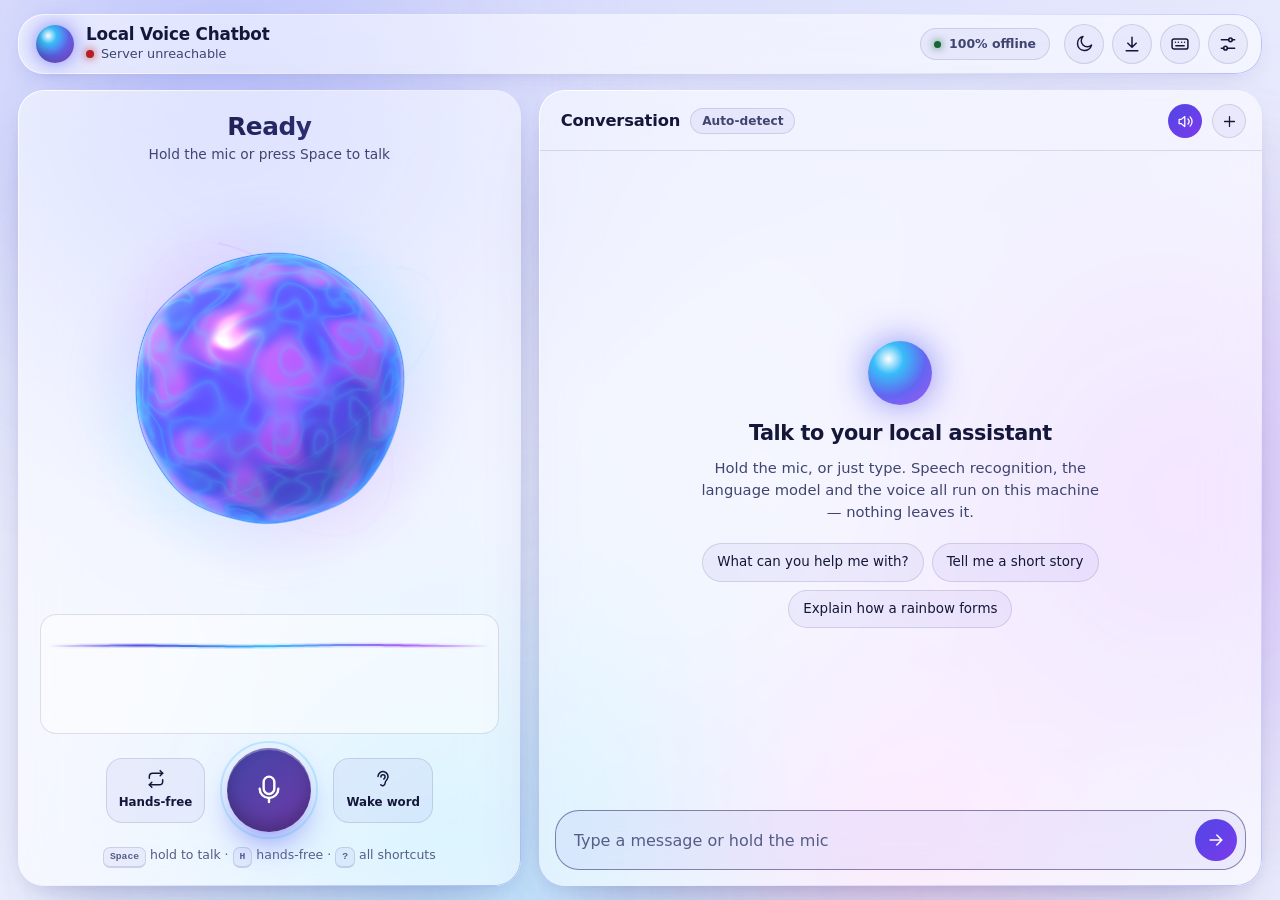
==== commit f2b3f492: "feat(ui): redesign the chat interface with a WebGL voice orb Replace the single 1300-line index.html" ====
--- a/src/web_chat/index.html
+++ b/src/web_chat/index.html
@@ -1,1303 +1,307 @@
 <!doctype html>
-<html lang="en">
+<html lang="en" data-theme="dark" data-phase="idle">
 <head>
 <meta charset="utf-8">
-<meta name="viewport" content="width=device-width, initial-scale=1">
+<meta name="viewport" content="width=device-width, initial-scale=1, viewport-fit=cover">
+<meta name="color-scheme" content="dark light">
+<meta name="theme-color" content="#07081a">
+<meta name="referrer" content="no-referrer">
 <title>Local Voice Chatbot</title>
-<style>
-  :root{
-    /* Tells the browser this page is dark-themed, so native controls it
-       renders itself -- the language <select>'s dropdown popup chief among
-       them -- use a dark UA stylesheet instead of defaulting to a
-       jarring white-on-dark popup no amount of our own CSS can reach
-       (a native <option> list's colors aren't fully stylable cross-browser). */
-    color-scheme: dark;
-    --bg-0:#0b0d14; --card:#171b28cc; --card-border:#2a3040;
-    --text:#eef1f8; --text-dim:#9aa3b8; --text-faint:#5c6479;
-    --accent:#60a5fa; --accent-dim:#60a5fa33;
-    --user-bubble:#2c5fd6; --assistant-bubble:#1c2233;
-    --danger:#f87171; --success:#34d399; --warn:#fbbf24;
-    --radius:18px;
-  }
-  *{box-sizing:border-box;}
-  html,body{height:100%;}
-  body{
-    margin:0; color:var(--text);
-    background:
-      radial-gradient(60vmax 60vmax at 15% -10%, #3b82f622, transparent 60%),
-      radial-gradient(70vmax 70vmax at 100% 100%, #a78bfa1f, transparent 60%),
-      var(--bg-0);
-    font-family: -apple-system, "Segoe UI", ui-sans-serif, system-ui, Roboto, Arial, sans-serif;
-    display:flex; flex-direction:column; height:100vh; overflow:hidden;
-  }
-
-  header{
-    display:flex; align-items:center; gap:12px; padding:14px 20px;
-    border-bottom:1px solid var(--card-border); flex-shrink:0;
-    background:#0b0d14aa; backdrop-filter:blur(8px); z-index:5;
-  }
-  header .avatar{
-    width:38px; height:38px; border-radius:50%;
-    background:linear-gradient(135deg, var(--accent), #818cf8);
-    display:flex; align-items:center; justify-content:center; font-size:1.2rem;
-    flex-shrink:0;
-  }
-  header .title{ font-weight:700; font-size:1.02rem; }
-  header .status{ font-size:0.78rem; color:var(--text-dim); display:flex; align-items:center; gap:6px; }
-  .status-dot{ width:7px; height:7px; border-radius:50%; background:var(--text-faint); flex-shrink:0; }
-  .status-dot.ok{ background:var(--success); box-shadow:0 0 8px #34d39988; }
-  .status-dot.warn{ background:var(--warn); box-shadow:0 0 8px #fbbf2488; }
-  .status-dot.err{ background:var(--danger); box-shadow:0 0 8px #f8717188; }
-  header .spacer{ flex:1; }
-  header .model-badge{
-    font-size:0.72rem; color:var(--text-dim); background:#ffffff0d;
-    border:1px solid #ffffff1a; padding:4px 10px; border-radius:999px;
-  }
-  #lang-select{
-    font-size:0.78rem; color:var(--text); background:#ffffff0d;
-    border:1px solid #ffffff1a; padding:5px 10px; border-radius:999px;
-    font-family:inherit; cursor:pointer;
-  }
-  #lang-select:focus{ outline:1px solid var(--accent); }
-  /* Belt-and-suspenders alongside :root's color-scheme:dark above -- some
-     browsers still let the *closed* select's own background/text through
-     to each <option> row even in a dark popup, so pin them explicitly too. */
-  #lang-select option{ background:#171b28; color:var(--text); }
-
-  #messages{
-    flex:1; overflow-y:auto; padding:24px 16px 12px;
-    display:flex; flex-direction:column; gap:14px;
-    scroll-behavior:smooth;
-  }
-  #messages::-webkit-scrollbar{ width:8px; }
-  #messages::-webkit-scrollbar-thumb{ background:#ffffff1a; border-radius:8px; }
-
-  .row{ display:flex; gap:10px; max-width:780px; width:100%; margin:0 auto; align-items:flex-end; }
-  .row.user{ flex-direction:row-reverse; }
-  .row .avatar-sm{
-    width:28px; height:28px; border-radius:50%; flex-shrink:0;
-    display:flex; align-items:center; justify-content:center; font-size:0.85rem;
-  }
-  .row.assistant .avatar-sm{ background:linear-gradient(135deg, var(--accent), #818cf8); }
-  .row.user .avatar-sm{ background:#ffffff14; }
-
-  .bubble{
-    padding:12px 16px; border-radius:var(--radius); line-height:1.5; font-size:0.95rem;
-    max-width:calc(100% - 46px); white-space:pre-wrap; word-wrap:break-word;
-    animation:pop-in .25s cubic-bezier(.2,.9,.25,1) both;
-  }
-  @keyframes pop-in{ from{opacity:0; transform:translateY(6px);} to{opacity:1; transform:none;} }
-  .row.user .bubble{ background:var(--user-bubble); border-bottom-right-radius:4px; }
-  .row.assistant .bubble{ background:var(--assistant-bubble); border:1px solid var(--card-border); border-bottom-left-radius:4px; }
-  .row.rejected .bubble{
-    background:transparent; border:1px dashed #ffffff2a; color:var(--text-faint);
-    font-style:italic; font-size:0.85rem;
-  }
-  .bubble .meta{
-    display:block; margin-top:6px; font-size:0.72rem; color:var(--text-faint); font-style:normal;
-  }
-  .bubble .replay-btn{
-    background:none; border:none; color:inherit; opacity:0.6; cursor:pointer;
-    font-size:0.85rem; padding:0; margin-left:8px; vertical-align:middle;
-  }
-  .bubble .replay-btn:hover{ opacity:1; }
-
-  .bubble .correct-btn{
-    background:none; border:none; color:inherit; opacity:0.55; cursor:pointer;
-    font-size:0.78rem; padding:0; margin-left:8px; vertical-align:middle;
-  }
-  .bubble .correct-btn:hover{ opacity:1; }
-  .bubble .correction-saved{
-    display:block; margin-top:6px; font-size:0.72rem; color:var(--success); font-style:normal;
-  }
-  .correction-form{ margin-top:8px; }
-  .correction-form textarea{
-    width:100%; min-height:52px; resize:vertical; border-radius:10px;
-    border:1px solid #ffffff2a; background:#00000022; color:inherit;
-    font:inherit; font-size:0.9rem; padding:8px; box-sizing:border-box;
-  }
-  .correction-form .correction-actions{ margin-top:6px; display:flex; gap:8px; }
-  .correction-form button{
-    border:none; border-radius:8px; padding:5px 12px; font-size:0.78rem; cursor:pointer;
-  }
-  .correction-form .save-btn{ background:var(--accent); color:#0b0d14; }
-  .correction-form .cancel-btn{ background:#ffffff14; color:inherit; }
-  .suggestion-note{
-    display:block; margin-top:6px; font-size:0.78rem; color:var(--text-dim); font-style:normal;
-  }
-  .suggestion-note button{
-    background:none; border:none; color:var(--accent); cursor:pointer;
-    font-size:0.78rem; padding:0; text-decoration:underline;
-  }
-
-  .typing-dots{ display:inline-flex; gap:4px; align-items:center; height:1em; }
-  .typing-dots span{
-    width:6px; height:6px; border-radius:50%; background:var(--text-dim);
-    animation:blink 1.2s infinite ease-in-out;
-  }
-  .typing-dots span:nth-child(2){ animation-delay:.2s; }
-  .typing-dots span:nth-child(3){ animation-delay:.4s; }
-  @keyframes blink{ 0%,80%,100%{opacity:.25;} 40%{opacity:1;} }
-
-  #empty-state{
-    margin:auto; text-align:center; color:var(--text-dim); max-width:420px; padding:20px;
-  }
-  #empty-state .big-icon{ font-size:2.6rem; margin-bottom:10px; }
-  #empty-state h2{ color:var(--text); margin:0 0 8px; font-size:1.2rem; }
-  #empty-state p{ font-size:0.88rem; line-height:1.6; margin:0; }
-
-  footer{
-    flex-shrink:0; padding:14px 16px 20px;
-    border-top:1px solid var(--card-border); background:#0b0d14aa; backdrop-filter:blur(8px);
-  }
-  .composer{
-    max-width:780px; margin:0 auto; display:flex; align-items:flex-end; gap:10px;
-    background:var(--card); border:1px solid var(--card-border); border-radius:22px;
-    padding:8px 8px 8px 18px;
-  }
-  #text-input{
-    flex:1; background:none; border:none; outline:none; color:var(--text);
-    font-size:0.95rem; font-family:inherit; resize:none; max-height:120px; padding:8px 0;
-    line-height:1.4;
-  }
-  #text-input::placeholder{ color:var(--text-faint); }
-
-  .icon-btn{
-    width:40px; height:40px; border-radius:50%; border:none; cursor:pointer;
-    display:flex; align-items:center; justify-content:center; font-size:1.05rem;
-    background:#ffffff10; color:var(--text); flex-shrink:0; transition:all .15s ease;
-  }
-  .icon-btn:hover{ background:#ffffff1c; }
-  .icon-btn:disabled{ opacity:.4; cursor:not-allowed; }
-  #btn-send{ background:linear-gradient(135deg, var(--accent), #818cf8); color:#0b0d14; }
-  #btn-mic.recording{
-    background:linear-gradient(135deg, var(--danger), #ef4444); color:#fff;
-    animation:mic-pulse 1.1s ease-in-out infinite;
-  }
-  #btn-handsfree.active{
-    background:linear-gradient(135deg, var(--accent), #818cf8); color:#0b0d14;
-  }
-  #btn-wakeword.active{
-    background:linear-gradient(135deg, var(--accent), #818cf8); color:#0b0d14;
-  }
-  @keyframes mic-pulse{
-    0%,100%{ box-shadow:0 0 0 0 #f8717155; }
-    50%{ box-shadow:0 0 0 10px #f8717100; }
-  }
-
-  .live-status{
-    max-width:780px; margin:0 auto 8px; text-align:center; font-size:0.8rem;
-    color:var(--text-dim); min-height:1.2em;
-  }
-
-  .toast{
-    position:fixed; left:50%; bottom:100px; transform:translateX(-50%);
-    background:#1c2233; border:1px solid #ffffff22; color:var(--text);
-    padding:12px 20px; border-radius:12px; font-size:0.85rem; box-shadow:0 10px 30px -10px #000000aa;
-    animation:toast-in .25s ease both; z-index:20;
-  }
-  .toast.error{ border-color:#f8717166; color:#fecaca; }
-  @keyframes toast-in{ from{opacity:0; transform:translate(-50%, 10px);} to{opacity:1; transform:translate(-50%,0);} }
-</style>
+<link rel="icon" href="favicon.svg" type="image/svg+xml">
+<link rel="stylesheet" href="css/theme.css">
+<link rel="stylesheet" href="css/app.css">
+<!-- Sets data-theme / data-motion before first paint to avoid a flash. -->
+<script src="js/boot.js"></script>
 </head>
 <body>
-  <header>
-    <div class="avatar">🤖</div>
-    <div>
-      <div class="title">Local Voice Chatbot</div>
-      <div class="status"><span class="status-dot" id="status-dot"></span><span id="status-text">Connecting...</span></div>
+
+<!-- Icon sprite: inline so the app needs no network or extra requests. -->
+<svg class="sprite" width="0" height="0" aria-hidden="true" focusable="false">
+  <defs>
+    <symbol id="i-mic" viewBox="0 0 24 24"><path d="M12 15a4 4 0 0 0 4-4V6a4 4 0 1 0-8 0v5a4 4 0 0 0 4 4Z"/><path d="M19 11a7 7 0 0 1-14 0M12 18v3"/></symbol>
+    <symbol id="i-stop" viewBox="0 0 24 24"><rect x="6" y="6" width="12" height="12" rx="2.5" fill="currentColor" stroke="none"/></symbol>
+    <symbol id="i-send" viewBox="0 0 24 24"><path d="M5 12h13M13 6l6 6-6 6"/></symbol>
+    <symbol id="i-loop" viewBox="0 0 24 24"><path d="M17 2l3 3-3 3"/><path d="M4 11V9a4 4 0 0 1 4-4h12"/><path d="M7 22l-3-3 3-3"/><path d="M20 13v2a4 4 0 0 1-4 4H4"/></symbol>
+    <symbol id="i-ear" viewBox="0 0 24 24"><path d="M6 9a6 6 0 1 1 11.2 3c-1.2 2-2.7 2.9-2.7 5a3 3 0 0 1-5.2 2"/><path d="M9.5 9.5a2.5 2.5 0 0 1 5 0c0 1.2-.8 1.7-1.5 2.4"/></symbol>
+    <symbol id="i-volume" viewBox="0 0 24 24"><path d="M11 5 6 9H3v6h3l5 4V5Z"/><path d="M15.5 8.5a5 5 0 0 1 0 7M18.5 5.5a9 9 0 0 1 0 13"/></symbol>
+    <symbol id="i-volume-off" viewBox="0 0 24 24"><path d="M11 5 6 9H3v6h3l5 4V5Z"/><path d="m22 9-6 6m0-6 6 6"/></symbol>
+    <symbol id="i-settings" viewBox="0 0 24 24"><path d="M4 7h9M17 7h3M4 17h3M11 17h9"/><circle cx="15" cy="7" r="2.2"/><circle cx="9" cy="17" r="2.2"/></symbol>
+    <symbol id="i-download" viewBox="0 0 24 24"><path d="M12 4v11M7 11l5 5 5-5M5 20h14"/></symbol>
+    <symbol id="i-sun" viewBox="0 0 24 24"><circle cx="12" cy="12" r="4"/><path d="M12 2v2M12 20v2M4.9 4.9l1.4 1.4M17.7 17.7l1.4 1.4M2 12h2M20 12h2M4.9 19.1l1.4-1.4M17.7 6.3l1.4-1.4"/></symbol>
+    <symbol id="i-moon" viewBox="0 0 24 24"><path d="M21 13.2A8.5 8.5 0 1 1 10.8 3a6.7 6.7 0 0 0 10.2 10.2Z"/></symbol>
+    <symbol id="i-keyboard" viewBox="0 0 24 24"><rect x="2.5" y="6" width="19" height="12" rx="2.5"/><path d="M6.5 10h.01M10 10h.01M14 10h.01M17.5 10h.01M7 14h10"/></symbol>
+    <symbol id="i-plus" viewBox="0 0 24 24"><path d="M12 5v14M5 12h14"/></symbol>
+    <symbol id="i-close" viewBox="0 0 24 24"><path d="M6 6l12 12M18 6 6 18"/></symbol>
+    <symbol id="i-replay" viewBox="0 0 24 24"><path d="M5 12a7 7 0 1 0 2.2-5.1"/><path d="M5 4v4h4"/></symbol>
+    <symbol id="i-edit" viewBox="0 0 24 24"><path d="M4 20h4L19 9l-4-4L4 16v4Z"/><path d="m13.5 6.5 4 4"/></symbol>
+    <symbol id="i-copy" viewBox="0 0 24 24"><rect x="9" y="9" width="11" height="11" rx="2.5"/><path d="M5 15V6.5A2.5 2.5 0 0 1 7.5 4H15"/></symbol>
+    <symbol id="i-check" viewBox="0 0 24 24"><path d="m5 12.5 4.5 4.5L19 7.5"/></symbol>
+    <symbol id="i-user" viewBox="0 0 24 24"><circle cx="12" cy="8" r="4"/><path d="M4 21a8 8 0 0 1 16 0"/></symbol>
+    <symbol id="i-spark" viewBox="0 0 24 24"><path d="M12 3v4M12 17v4M3 12h4M17 12h4M6 6l2.5 2.5M15.5 15.5 18 18M18 6l-2.5 2.5M8.5 15.5 6 18"/></symbol>
+    <symbol id="i-help" viewBox="0 0 24 24"><circle cx="12" cy="12" r="9"/><path d="M9.5 9.5a2.6 2.6 0 1 1 3.6 2.4c-.7.4-1.1.9-1.1 1.8M12 17h.01"/></symbol>
+  </defs>
+</svg>
+
+<a class="skip-link" href="#text-input">Skip to the message box</a>
+
+<div class="mesh" aria-hidden="true">
+  <div class="blob blob-a"></div>
+  <div class="blob blob-b"></div>
+  <div class="blob blob-c"></div>
+  <div class="blob blob-d"></div>
+  <div class="tint"></div>
+  <div class="grain"></div>
+</div>
+
+<noscript><div class="noscript">This voice assistant needs JavaScript. Everything still runs locally on your machine.</div></noscript>
+
+<div class="app">
+  <header class="topbar glass">
+    <div class="brand">
+      <span class="brand-mark" aria-hidden="true"></span>
+      <div class="brand-text">
+        <h1>Local Voice Chatbot</h1>
+        <p class="status" id="status" role="status">
+          <span class="status-dot" id="status-dot" aria-hidden="true"></span>
+          <span id="status-text">Connecting...</span>
+        </p>
+      </div>
     </div>
-    <div class="spacer"></div>
-    <select id="lang-select" title="Spoken/reply language">
-      <option value="auto">Auto-detect</option>
-      <option value="en">English</option>
-      <option value="hi">Hindi</option>
-      <option value="ta">Tamil</option>
-    </select>
-    <div class="model-badge" id="model-badge">faster-whisper + Ollama + Piper</div>
+    <span class="spacer"></span>
+    <span class="model-badge" id="model-badge" title="Speech recognition, language model and voice all run on this machine">
+      <span class="badge-dot" aria-hidden="true"></span>100% offline
+    </span>
+    <div class="top-actions">
+      <button class="icon-btn" id="btn-theme" type="button" aria-label="Switch to light theme" title="Toggle theme (T)">
+        <svg class="ico" aria-hidden="true"><use href="#i-sun"/></svg>
+      </button>
+      <button class="icon-btn" id="btn-export" type="button" aria-label="Export transcript" title="Export transcript (E)">
+        <svg class="ico" aria-hidden="true"><use href="#i-download"/></svg>
+      </button>
+      <button class="icon-btn" id="btn-help" type="button" aria-label="Keyboard shortcuts" title="Keyboard shortcuts (?)">
+        <svg class="ico" aria-hidden="true"><use href="#i-keyboard"/></svg>
+      </button>
+      <button class="icon-btn" id="btn-settings" type="button" aria-label="Open settings" aria-haspopup="dialog" title="Settings (S)">
+        <svg class="ico" aria-hidden="true"><use href="#i-settings"/></svg>
+      </button>
+    </div>
   </header>
 
-  <div id="messages">
-    <div id="empty-state">
-      <div class="big-icon">🎙️</div>
-      <h2>Talk to your local assistant</h2>
-      <p>Tap the mic and speak, or type below.</p>
+  <main class="layout">
+    <!-- ================= voice stage ================= -->
+    <section class="stage panel glass" aria-label="Voice controls" id="stage">
+      <div class="phase" aria-hidden="true">
+        <span class="phase-title" id="phase-title">Ready</span>
+        <span class="phase-caption" id="phase-caption">Hold the mic or press Space to talk</span>
+      </div>
+
+      <div class="orb-wrap" id="orb-wrap" aria-hidden="true">
+        <div class="orb-box" id="orb-box">
+          <div class="orb-fallback" id="orb-fallback"></div>
+          <canvas id="orb" class="orb-canvas"></canvas>
+        </div>
+      </div>
+
+      <div class="viz" aria-hidden="true">
+        <canvas id="wave" class="viz-wave"></canvas>
+        <canvas id="spectro" class="viz-spectro"></canvas>
+      </div>
+
+      <div class="dock" role="group" aria-label="Voice mode">
+        <button class="dock-btn" id="btn-handsfree" type="button" aria-pressed="false" title="Hands-free: keep listening after each reply (H)">
+          <svg class="ico" aria-hidden="true"><use href="#i-loop"/></svg>
+          <span class="dock-label">Hands-free</span>
+        </button>
+        <button class="ptt" id="btn-mic" type="button" aria-pressed="false" aria-label="Talk: hold to speak, or tap to start and stop" title="Hold to talk, or tap to toggle (Space / M)">
+          <span class="ptt-ring" aria-hidden="true"></span>
+          <svg class="ico ico-mic" aria-hidden="true"><use href="#i-mic"/></svg>
+          <svg class="ico ico-stop" aria-hidden="true"><use href="#i-stop"/></svg>
+        </button>
+        <button class="dock-btn" id="btn-wakeword" type="button" aria-pressed="false" title='Wake word: say "hey chatbot" to start (W)'>
+          <svg class="ico" aria-hidden="true"><use href="#i-ear"/></svg>
+          <span class="dock-label">Wake word</span>
+        </button>
+      </div>
+      <p class="hint" aria-hidden="true">
+        <kbd>Space</kbd> hold to talk &middot; <kbd>H</kbd> hands-free &middot; <kbd>?</kbd> all shortcuts
+      </p>
+    </section>
+
+    <!-- ================= conversation ================= -->
+    <section class="chat panel glass" aria-label="Conversation">
+      <div class="chat-head">
+        <h2>Conversation</h2>
+        <span class="chip" id="lang-chip" title="Spoken and reply language (change in settings)">Auto-detect</span>
+        <span class="spacer"></span>
+        <button class="icon-btn small" id="btn-speak" type="button" aria-pressed="true" aria-label="Spoken replies on" title="Speak replies (V)">
+          <svg class="ico ico-on" aria-hidden="true"><use href="#i-volume"/></svg>
+          <svg class="ico ico-off" aria-hidden="true"><use href="#i-volume-off"/></svg>
+        </button>
+        <button class="icon-btn small" id="btn-new" type="button" aria-label="Start a new conversation" title="New conversation (N)">
+          <svg class="ico" aria-hidden="true"><use href="#i-plus"/></svg>
+        </button>
+      </div>
+
+      <div id="messages" class="log" role="log" aria-live="polite" aria-relevant="additions text" aria-label="Conversation transcript" tabindex="0">
+        <div id="empty-state" class="empty">
+          <div class="empty-orb" aria-hidden="true"></div>
+          <h3>Talk to your local assistant</h3>
+          <p>Hold the mic, or just type. Speech recognition, the language model and the voice all run on this machine &mdash; nothing leaves it.</p>
+          <ul class="suggestions" aria-label="Try saying">
+            <li><button type="button" class="suggest">What can you help me with?</button></li>
+            <li><button type="button" class="suggest">Tell me a short story</button></li>
+            <li><button type="button" class="suggest">Explain how a rainbow forms</button></li>
+          </ul>
+        </div>
+      </div>
+
+      <form class="composer" id="composer" autocomplete="off">
+        <label class="sr-only" for="text-input">Message</label>
+        <textarea id="text-input" rows="1" placeholder="Type a message or hold the mic" enterkeyhint="send"></textarea>
+        <button class="send-btn" id="btn-send" type="submit" aria-label="Send message" title="Send (Enter)">
+          <svg class="ico" aria-hidden="true"><use href="#i-send"/></svg>
+        </button>
+      </form>
+    </section>
+  </main>
+</div>
+
+<!-- Screen-reader announcements for state changes (the transcript has its own live region). -->
+<div id="sr-status" class="sr-only" role="status" aria-live="polite" aria-atomic="true"></div>
+<div id="toasts" class="toasts" aria-live="polite"></div>
+
+<!-- ================= settings drawer ================= -->
+<dialog id="settings" class="drawer glass-strong" aria-labelledby="settings-title">
+  <form method="dialog" class="drawer-inner">
+    <header class="drawer-head">
+      <h2 id="settings-title">Settings</h2>
+      <button class="icon-btn small" value="close" aria-label="Close settings" id="settings-close">
+        <svg class="ico" aria-hidden="true"><use href="#i-close"/></svg>
+      </button>
+    </header>
+
+    <div class="drawer-body">
+      <fieldset class="group">
+        <legend>Language</legend>
+        <p class="group-help">Used for speech recognition, the reply, and the voice. Auto-detect works for English, Hindi and Tamil.</p>
+        <div class="segmented" role="radiogroup" aria-label="Language">
+          <label><input type="radio" name="language" value="auto" data-setting="language"><span>Auto</span></label>
+          <label><input type="radio" name="language" value="en" data-setting="language"><span>English</span></label>
+          <label><input type="radio" name="language" value="hi" data-setting="language"><span lang="hi">हिन्दी</span></label>
+          <label><input type="radio" name="language" value="ta" data-setting="language"><span lang="ta">தமிழ்</span></label>
+        </div>
+      </fieldset>
+
+      <fieldset class="group">
+        <legend>Voice</legend>
+        <label class="switch-row">
+          <span class="switch-text">Speak replies aloud<small>Turn off to read replies as text only.</small></span>
+          <input type="checkbox" class="switch" data-setting="speak" role="switch">
+        </label>
+        <label class="range-row">
+          <span>Speaking speed <output data-output-for="rate"></output></span>
+          <input type="range" min="0.75" max="1.5" step="0.05" data-setting="rate">
+        </label>
+        <label class="range-row">
+          <span>Volume <output data-output-for="volume"></output></span>
+          <input type="range" min="0" max="1" step="0.05" data-setting="volume">
+        </label>
+        <p class="group-help">The voice itself is chosen per language on the server (Piper / AI4Bharat); see the README.</p>
+      </fieldset>
+
+      <fieldset class="group">
+        <legend>Listening</legend>
+        <label class="range-row">
+          <span>Microphone sensitivity <output data-output-for="sensitivity"></output></span>
+          <input type="range" min="1" max="5" step="1" data-setting="sensitivity">
+        </label>
+        <label class="range-row">
+          <span>Pause before sending <output data-output-for="pauseMs"></output></span>
+          <input type="range" min="500" max="1800" step="100" data-setting="pauseMs">
+        </label>
+        <p class="group-help">Applies to tap-to-talk, hands-free and wake-word. Holding the mic always records until you let go.</p>
+      </fieldset>
+
+      <fieldset class="group">
+        <legend>Appearance</legend>
+        <div class="segmented" role="radiogroup" aria-label="Theme">
+          <label><input type="radio" name="theme" value="system" data-setting="theme"><span>System</span></label>
+          <label><input type="radio" name="theme" value="dark" data-setting="theme"><span>Dark</span></label>
+          <label><input type="radio" name="theme" value="light" data-setting="theme"><span>Light</span></label>
+        </div>
+        <div class="segmented" role="radiogroup" aria-label="Motion">
+          <label><input type="radio" name="motion" value="auto" data-setting="motion"><span>Motion: auto</span></label>
+          <label><input type="radio" name="motion" value="reduced" data-setting="motion"><span>Reduced</span></label>
+          <label><input type="radio" name="motion" value="full" data-setting="motion"><span>Full</span></label>
+        </div>
+        <label class="switch-row">
+          <span class="switch-text">Show confidence scores<small>Speech-recognition confidence under your messages.</small></span>
+          <input type="checkbox" class="switch" data-setting="showMeta" role="switch">
+        </label>
+      </fieldset>
+
+      <fieldset class="group">
+        <legend>Conversation</legend>
+        <div class="btn-row">
+          <button type="button" class="btn" id="settings-export">
+            <svg class="ico" aria-hidden="true"><use href="#i-download"/></svg>Export transcript
+          </button>
+          <button type="button" class="btn ghost" id="settings-reset">Reset settings</button>
+        </div>
+      </fieldset>
     </div>
-  </div>
-
-  <footer>
-    <div class="live-status" id="live-status"></div>
-    <div class="composer">
-      <textarea id="text-input" rows="1" placeholder="Type a message, or tap the mic to speak..."></textarea>
-      <button id="btn-handsfree" class="icon-btn" title="Hands-free mode: keep listening after each reply">🔁</button>
-      <button id="btn-wakeword" class="icon-btn" title='Wake-word mode: say "hey chatbot" to start listening'>👂</button>
-      <button id="btn-mic" class="icon-btn" title="Record voice message">🎤</button>
-      <button id="btn-send" class="icon-btn" title="Send">➤</button>
+  </form>
+</dialog>
+
+<!-- ================= export dialog ================= -->
+<dialog id="export-dialog" class="modal glass-strong" aria-labelledby="export-title">
+  <form method="dialog" class="modal-inner">
+    <header class="drawer-head">
+      <h2 id="export-title">Export transcript</h2>
+      <button class="icon-btn small" value="close" aria-label="Close" id="export-close">
+        <svg class="ico" aria-hidden="true"><use href="#i-close"/></svg>
+      </button>
+    </header>
+    <p class="group-help" id="export-summary">Nothing to export yet.</p>
+    <div class="btn-stack">
+      <button type="button" class="btn" data-export="md">Markdown (.md)</button>
+      <button type="button" class="btn" data-export="txt">Plain text (.txt)</button>
+      <button type="button" class="btn" data-export="json">JSON (.json)</button>
+      <button type="button" class="btn ghost" data-export="copy">
+        <svg class="ico" aria-hidden="true"><use href="#i-copy"/></svg>Copy to clipboard
+      </button>
     </div>
-  </footer>
-
-<script>
-const messagesEl = document.getElementById('messages');
-const emptyState = document.getElementById('empty-state');
-const textInput = document.getElementById('text-input');
-const btnMic = document.getElementById('btn-mic');
-const btnSend = document.getElementById('btn-send');
-const btnHandsFree = document.getElementById('btn-handsfree');
-const btnWakeWord = document.getElementById('btn-wakeword');
-const liveStatus = document.getElementById('live-status');
-const statusDot = document.getElementById('status-dot');
-const statusText = document.getElementById('status-text');
-const langSelect = document.getElementById('lang-select');
-
-// "auto" lets Whisper detect English/Hindi/Tamil per spoken utterance --
-// selecting a specific language instead forces STT to that language (useful
-// when a short/ambiguous clip auto-detects wrong) and is also the language
-// used for typed (non-voice) messages, since there's nothing to detect.
-let selectedLanguage = 'auto';
-langSelect.addEventListener('change', () => { selectedLanguage = langSelect.value; });
-
-let history = [];           // [{role, content}, ...] sent to /api/respond
-let stream = null;          // mic MediaStream, requested lazily on first mic tap
-let mediaRecorder = null;
-let chunks = [];
-let isRecording = false;
-let isBusy = false;         // true while transcribing/responding/synthesizing
-let handsFreeMode = false;  // when on, listening restarts automatically after each reply finishes speaking
-let wakeWordMode = false;   // when on, idle listening re-arms whenever the app returns to idle (see maybeRearmWakeListening)
-
-// Local, no-auth identity for the continuous-learning layer (see
-// src/learning/). profileId survives across tabs/restarts on this
-// browser; sessionId is fresh per tab load. Neither is sent anywhere off
-// this machine -- they're just partition keys the server uses to keep
-// one person's corrections from affecting anyone else's. A server with
-// learning disabled (the default) ignores both.
-function getOrCreateId(storage, key) {
-  try {
-    let id = storage.getItem(key);
-    if (!id) {
-      id = (crypto.randomUUID ? crypto.randomUUID() : Math.random().toString(36).slice(2));
-      storage.setItem(key, id);
-    }
-    return id;
-  } catch (err) {
-    return 'local'; // storage unavailable (private mode, etc.) -- server falls back too
-  }
-}
-const profileId = getOrCreateId(localStorage, 'vc_profile_id');
-const sessionId = getOrCreateId(sessionStorage, 'vc_session_id');
-
-function setStatus(state, text) {
-  statusDot.className = 'status-dot' + (state ? ' ' + state : '');
-  statusText.textContent = text;
-}
-
-function setLive(text) { liveStatus.textContent = text || ''; }
-
-function showToast(msg, isError) {
-  const t = document.createElement('div');
-  t.className = 'toast' + (isError ? ' error' : '');
-  t.textContent = msg;
-  document.body.appendChild(t);
-  setTimeout(() => t.remove(), 3500);
-}
-
-function scrollToBottom() {
-  messagesEl.scrollTop = messagesEl.scrollHeight;
-}
-
-function hideEmptyState() {
-  if (emptyState.parentNode) emptyState.remove();
-}
-
-function addRow(role, text, opts) {
-  opts = opts || {};
-  hideEmptyState();
-  const row = document.createElement('div');
-  row.className = 'row ' + role;
-  const avatar = document.createElement('div');
-  avatar.className = 'avatar-sm';
-  avatar.textContent = role === 'user' ? '🗣️' : (role === 'rejected' ? '?' : '🤖');
-  const bubble = document.createElement('div');
-  bubble.className = 'bubble';
-  bubble.textContent = text;
-  if (opts.meta) {
-    const meta = document.createElement('span');
-    meta.className = 'meta';
-    meta.textContent = opts.meta;
-    bubble.appendChild(meta);
-  }
-  row.appendChild(avatar);
-  row.appendChild(bubble);
-  messagesEl.appendChild(row);
-  scrollToBottom();
-  if (opts.correction) attachCorrectionUI(bubble, text, opts.correction);
-  return bubble;
-}
-
-// ---- transcript correction (continuous-learning feedback) ----
-// Only attached to voice-transcribed user bubbles (opts.correction is set
-// only when the server actually returned an event_id -- i.e. the learning
-// layer is enabled server-side). Typed messages have no STT output to
-// correct, so they never get this affordance.
-function escapeForWordRegex(s) {
-  return s.replace(/[.*+?^${}()|[\]\\]/g, '\\$&');
-}
-
-function applyPhrase(text, originalPhrase, correctedPhrase) {
-  const pattern = new RegExp('\\b' + escapeForWordRegex(originalPhrase) + '\\b', 'i');
-  return pattern.test(text) ? text.replace(pattern, correctedPhrase) : text;
-}
-
-function attachCorrectionUI(bubble, displayedText, correction) {
-  const btn = document.createElement('button');
-  btn.className = 'correct-btn';
-  btn.textContent = '✏️ Correct';
-  btn.onclick = () => openCorrectionForm(bubble, displayedText, correction, btn);
-  bubble.appendChild(document.createElement('br'));
-  bubble.appendChild(btn);
-
-  const suggestions = correction.suggestions || [];
-  if (suggestions.length) {
-    // Keep it simple: surface only the strongest suggestion inline, as a
-    // low-confidence "did you mean" rather than applying it -- the user
-    // still has to review and save it like any other correction.
-    const top = suggestions[0];
-    const note = document.createElement('div');
-    note.className = 'suggestion-note';
-    note.textContent = 'Did you mean "' + top.corrected_phrase + '" instead of "' + top.original_phrase + '"? ';
-    const reviewBtn = document.createElement('button');
-    reviewBtn.textContent = 'Review';
-    reviewBtn.onclick = () => {
-      const prefill = applyPhrase(displayedText, top.original_phrase, top.corrected_phrase);
-      openCorrectionForm(bubble, displayedText, correction, btn, prefill);
-    };
-    note.appendChild(reviewBtn);
-    bubble.appendChild(note);
-  }
-}
-
-function openCorrectionForm(bubble, displayedText, correction, triggerBtn, prefill) {
-  const existingForm = bubble.querySelector('.correction-form');
-  if (existingForm) { existingForm.remove(); return; }
-
-  const form = document.createElement('div');
-  form.className = 'correction-form';
-  const textarea = document.createElement('textarea');
-  textarea.value = prefill !== undefined ? prefill : displayedText;
-  const actions = document.createElement('div');
-  actions.className = 'correction-actions';
-  const saveBtn = document.createElement('button');
-  saveBtn.className = 'save-btn';
-  saveBtn.textContent = 'Save correction';
-  // The feedback payload's original_text is always the raw STT output
-  // (correction.rawText), even if the bubble is currently showing an
-  // already auto-corrected version -- the immutable feedback record is
-  // about what the model actually said, not what the user saw.
-  saveBtn.onclick = () => submitCorrection(bubble, correction.rawText, textarea.value, correction, triggerBtn, form);
-  const cancelBtn = document.createElement('button');
-  cancelBtn.className = 'cancel-btn';
-  cancelBtn.textContent = 'Cancel';
-  cancelBtn.onclick = () => form.remove();
-  actions.appendChild(saveBtn);
-  actions.appendChild(cancelBtn);
-  form.appendChild(textarea);
-  form.appendChild(actions);
-  bubble.appendChild(form);
-  textarea.focus();
-}
-
-async function submitCorrection(bubble, originalText, correctedTextRaw, correction, triggerBtn, form) {
-  const correctedText = correctedTextRaw.trim();
-  if (!correctedText || correctedText === originalText) { form.remove(); return; }
-  try {
-    const res = await fetch('/api/feedback', {
-      method: 'POST', headers: { 'Content-Type': 'application/json' },
-      body: JSON.stringify({
-        event_id: correction.eventId, profile_id: profileId, session_id: sessionId,
-        original_text: originalText, corrected_text: correctedText,
-        avg_logprob: correction.avgLogprob, language: correction.language,
-      }),
-    });
-    const data = await res.json();
-    if (!res.ok || data.error) throw new Error(data.error || ('HTTP ' + res.status));
-
-    form.remove();
-    if (triggerBtn) triggerBtn.remove();
-    bubble.querySelectorAll('.suggestion-note').forEach((n) => n.remove());
-    const saved = document.createElement('span');
-    saved.className = 'correction-saved';
-    saved.textContent = '✓ Correction saved -- this helps future transcriptions for you.';
-    bubble.appendChild(saved);
-  } catch (err) {
-    showToast('Could not save correction: ' + err.message, true);
-  }
-}
-
-function addTypingIndicator() {
-  hideEmptyState();
-  const row = document.createElement('div');
-  row.className = 'row assistant';
-  row.id = 'typing-row';
-  const avatar = document.createElement('div');
-  avatar.className = 'avatar-sm';
-  avatar.textContent = '🤖';
-  const bubble = document.createElement('div');
-  bubble.className = 'bubble';
-  bubble.innerHTML = '<span class="typing-dots"><span></span><span></span><span></span></span>';
-  row.appendChild(avatar);
-  row.appendChild(bubble);
-  messagesEl.appendChild(row);
-  scrollToBottom();
-  return bubble;
-}
-
-function addReplayButton(bubble, audioBlobs) {
-  const replayBtn = document.createElement('button');
-  replayBtn.className = 'replay-btn';
-  replayBtn.textContent = '🔊 Replay';
-  // .filter(Boolean) runs at CLICK time, not here -- audioBlobs is the same
-  // array object pumpTtsQueue() keeps filling in as chunks finish
-  // synthesizing, so a click shortly after the reply appears still gets
-  // whatever's ready by then rather than a stale snapshot.
-  replayBtn.onclick = () => playAudioBlobsSequentially(audioBlobs.filter(Boolean));
-
-  const stopBtn = document.createElement('button');
-  stopBtn.className = 'replay-btn';
-  stopBtn.textContent = '⏹ Stop';
-  stopBtn.onclick = () => stopSpeaking();
-
-  bubble.appendChild(document.createElement('br'));
-  bubble.appendChild(replayBtn);
-  bubble.appendChild(stopBtn);
-}
-
-// ---- barge-in: only one assistant voice plays at a time, and starting a
-// new turn (mic tap or typed message) always wins over whatever the
-// assistant is still saying -- mirrors how ChatGPT/Claude voice cuts
-// itself off the instant you start talking again. Replies are now spoken
-// as a QUEUE of per-sentence audio chunks (see enqueueTtsChunk/
-// pumpTtsQueue below) instead of one whole-reply blob, so barge-in has to
-// clear that queue and cancel in-flight network calls too, not just pause
-// one Audio element.
-let currentAudio = null;
-let currentPlaybackResolve = null; // resolves the in-flight playAndAwaitEnded promise, if any --
-// pausing an Audio element never fires 'ended', so without this, stopSpeaking()
-// mid-chunk would leave pumpTtsQueue's `await playAndAwaitEnded(...)` hanging forever.
-let ttsGeneration = 0; // bumped on every new turn/barge-in; a pump loop compares its own
-// captured value against the live one on each check -- immune to the boolean-flag
-// reset race a plain "aborted" flag would have if a new turn starts before an old,
-// still-unwinding pump instance finishes noticing it should stop.
-let ttsQueue = [];            // [{ text, language }], drained strictly in order
-let ttsQueueRunning = false;  // true while a pumpTtsQueue() loop is actively draining
-let ttsAbortController = null;   // cancels in-flight/future /api/tts fetches for this turn
-let llmAbortController = null;   // cancels the in-flight /api/respond fetch for this turn --
-// kept SEPARATE from ttsAbortController so a single slow/timed-out TTS chunk can never
-// accidentally cut off the LLM's still-streaming text reply.
-let llmStreamFinished = false;   // true once /api/respond's reader loop + final flush are done
-let replyAudioBlobs = [];        // this turn's chunks' blobs, in order, for the Replay button
-let queueDrainedResolvers = [];  // called once the whole queue finishes (hands-free/wake re-arm)
-let anyAudioStartedThisTurn = false; // true once this turn's speech actually started playing --
-// lets stopSpeaking() tell "the user barged in on audio that was already talking" (expected,
-// stay silent) apart from "the previous reply's TTS never even got a chance to play before the
-// next turn started" (this is the failure mode that makes Tamil sound broken: its synthesis
-// regularly takes 20-150s, far longer than a person takes to read a reply and ask the next
-// question, so it loses this race almost every time -- worth telling the user about instead of
-// discarding the audio with no explanation).
-
-const SENTENCE_END_RE = /[.!?।॥]/;  // mirrors pipeline.py's _SENTENCE_END_RE (same 4 classes)
-
-function sleep(ms) { return new Promise((resolve) => setTimeout(resolve, ms)); }
-
-// Called once at the start of every new thing the assistant is about to
-// say (a streamed multi-sentence reply, or a single fixed-text reply like
-// "please repeat that") -- resets all the per-turn state above.
-function beginNewSpeechTurn() {
-  ttsGeneration++;
-  ttsAbortController = new AbortController();
-  llmAbortController = new AbortController();
-  llmStreamFinished = false;
-  replyAudioBlobs = [];
-  anyAudioStartedThisTurn = false;
-  return ttsGeneration;
-}
-
-// reason: 'new-turn' when called because the user started talking/typing again
-// (handleUserText/startRecording) -- as opposed to an explicit stop-button press or an
-// about-to-replay call, where cutting off audio is the whole point and needs no explanation.
-function stopSpeaking(reason) {
-  // Capture before clearing: was this turn's reply still waiting to speak -- queued or
-  // mid-fetch -- without ever having started? If so, "new-turn" is about to discard it
-  // silently, which is exactly the failure mode worth surfacing (see anyAudioStartedThisTurn).
-  const silentlyLosingUnplayedReply =
-    reason === 'new-turn' && !anyAudioStartedThisTurn && (ttsQueueRunning || ttsQueue.length > 0);
-  if (currentAudio) {
-    currentAudio.pause();
-    currentAudio.currentTime = 0;
-    currentAudio = null;
-  }
-  ttsGeneration++;   // invalidates any still-draining pump/replay loop immediately
-  ttsQueue = [];
-  queueDrainedResolvers = []; // the interrupted reply's re-arm hooks are moot now
-  if (currentPlaybackResolve) {
-    const resolve = currentPlaybackResolve;
-    currentPlaybackResolve = null;
-    resolve(); // unblocks a pump/replay loop that's mid-`await playAndAwaitEnded(...)`
-  }
-  // Real (server-visible) barge-in: aborting these actually cancels the
-  // in-flight network calls, not just local playback -- an interrupted
-  // reply stops burning the shared GPU/Ollama instead of finishing unheard.
-  if (ttsAbortController) { ttsAbortController.abort(); ttsAbortController = null; }
-  if (llmAbortController) { llmAbortController.abort(); llmAbortController = null; }
-  if (silentlyLosingUnplayedReply) {
-    showToast("Didn't get to speak the previous reply before you moved on -- its text is still above.", false);
-  }
-}
-
-// Plays one blob and resolves once it's actually finished (native 'ended'),
-// or once stopSpeaking() interrupts it (via currentPlaybackResolve), or if
-// autoplay is blocked (never hangs the caller waiting on a rejected .play()).
-function playAndAwaitEnded(blob) {
-  return new Promise((resolve) => {
-    anyAudioStartedThisTurn = true;
-    currentPlaybackResolve = resolve;
-    const audio = new Audio(URL.createObjectURL(blob));
-    currentAudio = audio;
-    const finish = () => {
-      if (currentAudio === audio) currentAudio = null;
-      if (currentPlaybackResolve === resolve) currentPlaybackResolve = null;
-      resolve();
-    };
-    audio.addEventListener('ended', finish, { once: true });
-    audio.play().catch(finish); // autoplay blocked -- don't hang the queue forever
-  });
-}
-
-async function playAudioBlobsSequentially(blobs) {
-  stopSpeaking(); // stop anything currently playing/queued first
-  const myGeneration = ttsGeneration;
-  for (const blob of blobs) {
-    if (myGeneration !== ttsGeneration) break; // a new barge-in during replay stops replay too
-    await playAndAwaitEnded(blob);
-    if (myGeneration !== ttsGeneration) break;
-  }
-}
-
-// The actual /api/tts network call, shared by every playback path below.
-// Uses ttsAbortController (not llmAbortController) so a slow/timed-out TTS
-// chunk can only cut off remaining speech, never the LLM's text stream.
-async function fetchTtsBlob(text, language) {
-  if (!ttsAbortController) return null;
-  const controller = ttsAbortController;
-  const signal = controller.signal;
-  const timeoutMs = language === 'ta' ? TTS_TIMEOUT_MS_TA : TTS_TIMEOUT_MS;
-  const timeoutId = setTimeout(() => {
-    if (!signal.aborted) { controller._timedOut = true; controller.abort(); }
-  }, timeoutMs);
-  try {
-    const res = await fetch('/api/tts', {
-      method: 'POST', headers: { 'Content-Type': 'application/json' },
-      body: JSON.stringify({ text, language: language || 'en' }),
-      signal,
-    });
-    if (!res.ok) throw new Error((await res.json()).error || ('HTTP ' + res.status));
-    return await res.blob();
-  } catch (err) {
-    if (err.name === 'AbortError') {
-      // Distinguish this call's OWN timeout (worth telling the user about)
-      // from a deliberate barge-in aborting it (expected, stay silent --
-      // showing an error every time someone interrupts a reply would be
-      // noisy and wrong).
-      if (controller._timedOut) {
-        showToast('Speech synthesis is taking too long -- showing text only for this reply.', true);
-      }
-    } else {
-      showToast('TTS failed: ' + err.message, true);
-    }
-    return null;
-  } finally {
-    clearTimeout(timeoutId);
-  }
-}
-
-// Drains ttsQueue strictly in order: fetch chunk N's audio, play it fully,
-// then move to chunk N+1 -- but chunk N+1's TEXT may still be arriving
-// from the LLM stream when this starts, so it polls briefly rather than
-// giving up the moment the queue is momentarily empty (see llmStreamFinished).
-// Only one instance actually runs at a time (ttsQueueRunning guards that);
-// later enqueueTtsChunk() calls just add to the queue this same instance
-// is already draining.
-async function pumpTtsQueue(myGeneration) {
-  if (ttsQueueRunning) return;
-  ttsQueueRunning = true;
-  while (myGeneration === ttsGeneration) {
-    if (ttsQueue.length === 0) {
-      if (llmStreamFinished) break; // truly done -- no more sentences are coming
-      await sleep(50); // LLM hasn't produced the next sentence yet -- wait briefly and re-check
-      continue;
-    }
-    const item = ttsQueue.shift();
-    const idx = replyAudioBlobs.findIndex((b) => b === null);
-    const blob = await fetchTtsBlob(item.text, item.language);
-    if (myGeneration !== ttsGeneration) break;
-    if (blob) {
-      if (idx >= 0) replyAudioBlobs[idx] = blob;
-      await playAndAwaitEnded(blob);
-      if (myGeneration !== ttsGeneration) break;
-    }
-  }
-  ttsQueueRunning = false;
-  if (ttsQueue.length > 0) {
-    // A newer turn's chunks arrived while this instance was exiting (generation
-    // mismatch) -- hand off to a fresh pump for the CURRENT generation instead
-    // of stranding them unpumped.
-    pumpTtsQueue(ttsGeneration);
-    return;
-  }
-  if (myGeneration === ttsGeneration) {
-    const resolvers = queueDrainedResolvers;
-    queueDrainedResolvers = [];
-    resolvers.forEach((resolve) => resolve());
-  }
-}
-
-function enqueueTtsChunk(text, language) {
-  if (!text.trim()) return;
-  ttsQueue.push({ text, language });
-  replyAudioBlobs.push(null); // placeholder -- keeps index alignment as chunks finish out of the enqueue order
-  pumpTtsQueue(ttsGeneration);
-}
-
-// Single-utterance playback (the "please repeat that" reply, the wake-
-// phrase-alone chime's own recording restart) -- routes through the same
-// abort-aware fetch + playback primitives as the streaming path above, so
-// these get real cancelable barge-in too, without a second code path.
-// Mirrors the old synthesizeAndPlay()'s timing: awaits only the network
-// fetch, then plays in the background (doesn't block the caller on
-// playback finishing) -- callers that need to know "did this actually
-// speak" get that from the awaited return value, not from playback timing.
-async function synthesizeAndPlay(text, language) {
-  beginNewSpeechTurn();
-  llmStreamFinished = true; // exactly one chunk, nothing more is ever coming
-  replyAudioBlobs = [null];
-  const myGeneration = ttsGeneration;
-  const blob = await fetchTtsBlob(text, language);
-  if (myGeneration !== ttsGeneration || !blob) return null;
-  replyAudioBlobs[0] = blob;
-  playAndAwaitEnded(blob).then(() => {
-    if (myGeneration !== ttsGeneration) return;
-    const resolvers = queueDrainedResolvers;
-    queueDrainedResolvers = [];
-    resolvers.forEach((resolve) => resolve());
-  });
-  return replyAudioBlobs;
-}
-
-// Call right after a reply's speech has been queued/started, for a reply
-// that should continue the conversation in hands-free mode. Fires once the
-// WHOLE queue has finished playing (queueDrainedResolvers), not just the
-// first chunk -- with multi-sentence streaming speech, re-arming on chunk
-// 1's end would reopen the mic while chunks 2+ are still playing.
-function hookHandsFreeRestart() {
-  queueDrainedResolvers.push(() => {
-    if (handsFreeMode && !isRecording && !isBusy) startRecording();
-  });
-}
-
-// Sibling to hookHandsFreeRestart -- only acts if hands-free ISN'T also
-// driving the conversation (hands-free wins: it already keeps things
-// going without re-requiring the wake phrase). Also fires only once the
-// whole reply has finished speaking, for the same reason -- and, as
-// before, arming this way (rather than synchronously when the reply
-// STARTS) prevents an echo-tainted false wake-detection from cutting the
-// reply off mid-sentence via startRecording()'s own stopSpeaking() call.
-function hookWakeWordRestart() {
-  queueDrainedResolvers.push(() => {
-    if (wakeWordMode && !handsFreeMode && !isRecording && !isBusy) startWakeListening();
-  });
-}
-
-function applyWhisperDevice(device) {
-  if (device) setStatus('ok', 'Ready · STT on ' + device.toUpperCase());
-}
-
-async function checkHealth() {
-  try {
-    const res = await fetch('/api/health');
-    const data = await res.json();
-    // Whisper loads lazily on the first transcription request, so
-    // whisper_device is still null right after the server starts --
-    // showing "STT on ?" here would look broken rather than pending.
-    // The badge fills in for real once /api/transcribe reports a device.
-    if (data.whisper_device) {
-      applyWhisperDevice(data.whisper_device);
-    } else {
-      setStatus('ok', 'Ready');
-    }
-  } catch (err) {
-    setStatus('err', 'Server unreachable');
-  }
-}
-
-// Without a client-side cap, a stuck request just leaves "Speaking..."
-// on screen forever with no sound and no explanation. Tamil gets a
-// much longer allowance than English/Hindi: it runs in its own worker
-// process (see pipeline.py's synthesize_tamil_via_worker), and the
-// FIRST request after that worker (re)spawns has to pay Python
-// interpreter startup + import (torch, coqui-tts, numba JIT
-// compilation) + model load from disk, ALL from scratch as a brand new
-// OS process -- measured live at ~35s, meaningfully slower than
-// reusing an already-warm Python process for the same load (~3-5s,
-// which is what an earlier, too-tight version of this timeout was
-// based on -- a real bug: it caused every cold-worker Tamil TTS call to
-// get silently aborted client-side 5+ seconds before the server would
-// have actually succeeded). Every request after that first one is fast
-// (~1.5-2s per sentence, CPU-only), but the client can't tell a cold
-// spawn from a genuine hang in advance, so this stays generous with
-// real margin above the measured 35s cold case, not tight against it.
-const TTS_TIMEOUT_MS = 15000;
-const TTS_TIMEOUT_MS_TA = 100000; // stays above pipeline.py's _INDIC_WORKER_TIMEOUT_S (90s) so a
-// truly-hung worker gets reported by the SERVER's own clear error message, not a client-side
-// AbortError with no detail -- see that constant's comment for the measured numbers this is based on.
-
-// Streams the LLM's reply and speaks it sentence-by-sentence as it
-// arrives, instead of waiting for the whole reply to finish generating
-// AND the whole thing to finish synthesizing before any audio plays --
-// the actual latency fix this whole redesign is for. Sentence 1's
-// /api/tts call fires while the LLM is still generating sentence 3.
-//
-// Tamil used to be excluded from this (kept to ONE /api/tts call for the
-// whole reply) because its old engine (indic-parler-tts) ran through a
-// single, slow (20-150s), crash-isolated worker process serialized
-// behind chat_web.py's _gpu_lock -- several of those uninterruptible
-// calls per reply could pile up behind each other across turns and go
-// silently missing. The current engine (AI4Bharat FastPitch+HiFiGAN, see
-// indic_tts.py) is fast enough on CPU (~1.5-2s/sentence) that this
-// pile-up risk is no longer real, so Tamil now gets the same real-time,
-// sentence-by-sentence streaming as English/Hindi.
-const CHUNKED_LANGUAGES = new Set(['en', 'hi', 'ta']);
-
-async function sendToLLM(userText, language) {
-  language = language || (selectedLanguage === 'auto' ? 'en' : selectedLanguage);
-  const chunked = CHUNKED_LANGUAGES.has(language);
-  isBusy = true;
-  setControlsEnabled(false);
-  setLive('Thinking...');
-  const typingBubble = addTypingIndicator();
-  let fullText = '';
-  let sentenceBuffer = ''; // unflushed tail since the last sentence boundary (chunked languages only)
-  let anyChunkQueued = false;
-  beginNewSpeechTurn();
-  const thisReplyBlobs = replyAudioBlobs; // snapshot the array object itself (see addReplayButton)
-  try {
-    const res = await fetch('/api/respond', {
-      method: 'POST', headers: { 'Content-Type': 'application/json' },
-      body: JSON.stringify({ message: userText, history, language }),
-      signal: llmAbortController.signal, // barge-in cancels the still-streaming reply too
-    });
-    if (!res.body) throw new Error('Streaming not supported by this browser.');
-    const reader = res.body.getReader();
-    const decoder = new TextDecoder();
-    let first = true;
-    while (true) {
-      const { done, value } = await reader.read();
-      if (done) break;
-      const piece = decoder.decode(value, { stream: true });
-      if (!piece) continue;
-      if (first) { typingBubble.textContent = ''; first = false; setLive('Speaking...'); }
-      fullText += piece;
-      typingBubble.textContent = fullText;
-      scrollToBottom();
-
-      if (!chunked) continue; // not a CHUNKED_LANGUAGES entry: keep accumulating, speak as one call below
-
-      // Slice off every complete sentence found so far and queue it for
-      // speech immediately -- don't wait for the reply to finish.
-      sentenceBuffer += piece;
-      let match;
-      while ((match = SENTENCE_END_RE.exec(sentenceBuffer))) {
-        const boundary = match.index + 1;
-        const sentence = sentenceBuffer.slice(0, boundary).trim();
-        sentenceBuffer = sentenceBuffer.slice(boundary);
-        if (sentence) { enqueueTtsChunk(sentence, language); anyChunkQueued = true; }
-      }
-    }
-    if (!fullText.trim()) fullText = '(no response)';
-    if (chunked) {
-      if (sentenceBuffer.trim()) { enqueueTtsChunk(sentenceBuffer.trim(), language); anyChunkQueued = true; }
-    } else if (fullText.trim()) {
-      enqueueTtsChunk(fullText.trim(), language); // not a CHUNKED_LANGUAGES entry: one call for the whole reply
-      anyChunkQueued = true;
-    }
-    llmStreamFinished = true; // tells pumpTtsQueue "nothing more is coming" so it can stop polling
-    history.push({ role: 'user', content: userText });
-    history.push({ role: 'assistant', content: fullText });
-
-    if (anyChunkQueued) {
-      addReplayButton(typingBubble, thisReplyBlobs);
-      hookHandsFreeRestart();
-      hookWakeWordRestart();
-    }
-  } catch (err) {
-    llmStreamFinished = true;
-    if (err.name !== 'AbortError') {
-      typingBubble.textContent = 'Error: ' + err.message;
-      showToast(err.message, true);
-    }
-  } finally {
-    setLive('');
-    isBusy = false;
-    setControlsEnabled(true);
-    document.getElementById('typing-row')?.removeAttribute('id');
-    if (!anyChunkQueued) maybeRearmWakeListening(); // nothing was ever queued -- safe to re-arm now
-  }
-}
-
-async function handleUserText(text) {
-  text = text.trim();
-  if (!text) return;
-  stopSpeaking('new-turn');
-  stopWakeListening();
-  addRow('user', text);
-  await sendToLLM(text);
-}
-
-function setControlsEnabled(enabled) {
-  btnSend.disabled = !enabled;
-  btnMic.disabled = !enabled;
-  textInput.disabled = !enabled;
-}
-
-// ---- text input ----
-btnSend.addEventListener('click', () => {
-  const text = textInput.value;
-  textInput.value = '';
-  textInput.style.height = 'auto';
-  handleUserText(text);
-});
-textInput.addEventListener('keydown', (e) => {
-  if (e.key === 'Enter' && !e.shiftKey) {
-    e.preventDefault();
-    btnSend.click();
-  }
-});
-textInput.addEventListener('input', () => {
-  textInput.style.height = 'auto';
-  textInput.style.height = Math.min(textInput.scrollHeight, 120) + 'px';
-});
-
-// ---- voice input ----
-function pickMimeType() {
-  const candidates = ['audio/webm;codecs=opus', 'audio/webm', 'audio/ogg;codecs=opus', 'audio/ogg'];
-  for (const c of candidates) {
-    if (window.MediaRecorder && MediaRecorder.isTypeSupported(c)) return c;
-  }
-  return '';
-}
-
-async function ensureMic() {
-  if (stream) return stream;
-  // Explicit echo-cancellation/noise-suppression constraints matter more
-  // now that hands-free mode can start listening moments after this same
-  // machine's speakers finish playing the assistant's voice -- without
-  // this, a speaker (not headphone) setup risks the mic picking up its
-  // own TTS output and transcribing it as if the user said it.
-  stream = await navigator.mediaDevices.getUserMedia({
-    audio: { echoCancellation: true, noiseSuppression: true, autoGainControl: true },
-  });
-  return stream;
-}
-
-// ---- silence-detection auto-stop (VAD) ----
-// Deliberately a simple RMS-energy threshold, not a ported webrtcvad/WASM
-// VAD model -- same "boring, tunable code over ML dependency" philosophy
-// as src/learning/'s deterministic correction engine. These mirror the
-// CLI's tuned values in src/pipeline.py / src/config.py so both
-// interfaces feel the same; retune by editing the numbers below (no
-// client-side .env mechanism exists -- index.html is served as a static
-// file with no templating, see src/chat_web.py). No pre-roll/padding is
-// needed here (unlike the CLI's PRE_SPEECH_PADDING_FRAMES): MediaRecorder
-// already captures continuously from the moment recording starts, so
-// there's no "trim before speech" problem to solve.
-const VAD_CHECK_MS = 30;            // analysis cadence, matches pipeline.py FRAME_MS
-const VAD_SILENCE_MS_TO_STOP = 800; // trailing silence before auto-stop, matches SILENCE_FRAMES_TO_STOP (~0.8s)
-const VAD_MIN_SPEECH_MS = 150;      // ignore blips shorter than this, matches MIN_SPEECH_FRAMES
-const VAD_MAX_RECORD_MS = 15000;    // hard safety cap, matches MAX_RECORD_SECONDS
-
-// A single hardcoded RMS threshold here previously required tuning by hand
-// against one specific mic/room and silently failed (never triggering, or
-// triggering on room noise) on anyone else's -- this is what actually broke
-// hands-free/wake-word for most setups, since both rely ENTIRELY on this
-// threshold to auto-detect speech (unlike the manual mic button, which the
-// user triggers themselves and so never depended on it to *start*).
-// Adapts instead: a slow-moving estimate of the current ambient noise floor
-// (updated only during frames judged non-speech) sets the bar, so it
-// calibrates itself to whatever mic/room/gain this browser actually has.
-let noiseFloorEma = 0.004;         // running idle-mic RMS estimate, adapts live
-const NOISE_FLOOR_EMA_ALPHA = 0.05; // smoothing factor -- slow, so a single
-                                     // loud moment can't drag the floor up
-const SPEECH_MARGIN = 3.0;          // speech must exceed the floor by this factor
-const VAD_RMS_ABS_FLOOR = 0.006;    // absolute minimum threshold, so a truly
-                                     // silent room doesn't make the floor so
-                                     // low that electrical noise reads as speech
-
-function currentSpeechThreshold() {
-  return Math.max(VAD_RMS_ABS_FLOOR, noiseFloorEma * SPEECH_MARGIN);
-}
-
-let audioCtx = null;
-let analyser = null;
-let vadTimerId = null;
-let vadBuf = null;
-
-function ensureVadAnalyser() {
-  if (analyser) return analyser;
-  audioCtx = new (window.AudioContext || window.webkitAudioContext)();
-  const source = audioCtx.createMediaStreamSource(stream);
-  analyser = audioCtx.createAnalyser();
-  analyser.fftSize = 512;
-  vadBuf = new Float32Array(analyser.fftSize);
-  source.connect(analyser); // not connected to destination -- no audible feedback
-  return analyser;
-}
-
-function readRms() {
-  analyser.getFloatTimeDomainData(vadBuf);
-  let sumSquares = 0;
-  for (let i = 0; i < vadBuf.length; i++) sumSquares += vadBuf[i] * vadBuf[i];
-  return Math.sqrt(sumSquares / vadBuf.length);
-}
-
-function checkVadFrame(state) {
-  const rms = readRms();
-  const threshold = currentSpeechThreshold();
-  const isSpeech = rms > threshold;
-  if (!isSpeech) noiseFloorEma += NOISE_FLOOR_EMA_ALPHA * (rms - noiseFloorEma);
-
-  state.elapsedMs += VAD_CHECK_MS;
-
-  if (isSpeech) {
-    state.speechMs += VAD_CHECK_MS;
-    state.silenceMs = 0;
-    if (state.speechMs >= VAD_MIN_SPEECH_MS) state.speechDetected = true;
-  } else {
-    state.silenceMs += VAD_CHECK_MS;
-  }
-
-  const trailingSilenceHit = state.speechDetected && state.silenceMs >= VAD_SILENCE_MS_TO_STOP;
-  const maxDurationHit = state.elapsedMs >= VAD_MAX_RECORD_MS;
-  if (trailingSilenceHit || maxDurationHit) {
-    stopRecording(); // same path the manual-stop click uses
-  }
-}
-
-function startVad() {
-  try {
-    ensureVadAnalyser();
-  } catch (err) {
-    // Web Audio unavailable/blocked -- degrade silently to manual-stop-only.
-    return;
-  }
-  const state = { elapsedMs: 0, speechMs: 0, silenceMs: 0, speechDetected: false };
-  vadTimerId = setInterval(() => checkVadFrame(state), VAD_CHECK_MS);
-}
-
-function stopVad() {
-  if (vadTimerId !== null) {
-    clearInterval(vadTimerId);
-    vadTimerId = null;
-  }
-}
-
-// ---- wake-word idle listening ----------------------------------------
-// Reuses the SAME analyser singleton as the in-recording VAD -- no second
-// getUserMedia/AudioContext. While armed, this only watches for "has
-// speech started"; the instant it does, it hands off to the EXISTING
-// startRecording()/startVad() pipeline, so the clip is captured and
-// auto-stopped exactly like a real command. pendingWakeCheck tells
-// onRecordingStopped() to check the transcript for the wake phrase
-// instead of running the normal accept/reject/LLM flow. Hardcoded,
-// tunable constants -- same idiom as the noise-floor constants above;
-// this app has no settings UI/backend to expose these through.
-let wakeTimerId = null;
-let pendingWakeCheck = false; // true while the CURRENT recording exists only to check for the wake phrase
-
-const WAKE_PHRASES = ['hey chatbot', 'hi chatbot', 'hey chat bot', 'ok chatbot'];
-const WAKE_LEADING_SLOP_CHARS = 12; // tolerate a little leading noise/filler before the phrase
-
-function buildWakePhraseRegexes() {
-  return WAKE_PHRASES.map((phrase) => {
-    const words = phrase.split(' ').map((w) => w.replace(/[.*+?^${}()|[\]\\]/g, '\\$&'));
-    // tolerates STT inserting punctuation/extra whitespace between words,
-    // e.g. "Hey, Chatbot" or "hey  chatbot" both still match.
-    return new RegExp(words.join('[,.\\s]+') + '\\b', 'i');
-  });
-}
-const WAKE_PHRASE_REGEXES = buildWakePhraseRegexes();
-
-// Matches against text.toLowerCase() (same length/index as the original
-// for this alphabet), so the match position can be used directly to
-// slice the ORIGINAL text for the remainder -- preserving real
-// capitalization/punctuation for whatever gets sent on to the LLM.
-function matchWakePhrase(rawText) {
-  const lower = rawText.toLowerCase();
-  let best = null;
-  for (const re of WAKE_PHRASE_REGEXES) {
-    const m = re.exec(lower);
-    if (m && (best === null || m.index < best.index)) best = m;
-  }
-  if (!best || best.index > WAKE_LEADING_SLOP_CHARS) return { hasWake: false, remainder: '' };
-  const remainder = rawText.slice(best.index + best[0].length).replace(/^[,.\s]+/, '').trim();
-  return { hasWake: true, remainder };
-}
-
-// Same cumulative-speechMs accumulation style as checkVadFrame (a brief
-// dip below threshold doesn't reset progress), and the same adaptive
-// threshold -- idle wake-listening is exactly where the noise floor most
-// needs to keep calibrating (it runs far longer than any one recording).
-function checkWakeFrame(state) {
-  const rms = readRms();
-  const isSpeech = rms > currentSpeechThreshold();
-  if (!isSpeech) noiseFloorEma += NOISE_FLOOR_EMA_ALPHA * (rms - noiseFloorEma);
-  if (isSpeech) state.speechMs += VAD_CHECK_MS;
-  if (state.speechMs >= VAD_MIN_SPEECH_MS) {
-    stopWakeListening();
-    pendingWakeCheck = true;
-    startRecording();
-  }
-}
-
-function startWakeListening() {
-  if (!wakeWordMode || isRecording || isBusy || wakeTimerId !== null) return;
-  try {
-    ensureVadAnalyser();
-  } catch (err) {
-    return; // Web Audio unavailable/blocked -- degrade silently, same as startVad()
-  }
-  const state = { speechMs: 0 };
-  wakeTimerId = setInterval(() => checkWakeFrame(state), VAD_CHECK_MS);
-  setLive('👂 Say "hey chatbot"...');
-}
-
-function stopWakeListening() {
-  if (wakeTimerId !== null) {
-    clearInterval(wakeTimerId);
-    wakeTimerId = null;
-  }
-  if (liveStatus.textContent === '👂 Say "hey chatbot"...') setLive('');
-}
-
-// Re-arm point for every place the app returns to a fully idle state.
-// Hands-free (an active conversation already in progress) always wins --
-// its own hookHandsFreeRestart() already keeps things going without
-// requiring the wake phrase again, matching how real assistants don't
-// make you re-say the wake word mid-conversation.
-function maybeRearmWakeListening() {
-  if (wakeWordMode && !handsFreeMode && !isRecording && !isBusy) startWakeListening();
-}
-
-function playWakeChime() {
-  return new Promise((resolve) => {
-    try {
-      ensureVadAnalyser(); // guarantees audioCtx exists; no second AudioContext
-      const osc = audioCtx.createOscillator();
-      const gain = audioCtx.createGain();
-      osc.frequency.value = 880;
-      gain.gain.setValueAtTime(0.15, audioCtx.currentTime);
-      gain.gain.exponentialRampToValueAtTime(0.001, audioCtx.currentTime + 0.15);
-      osc.connect(gain).connect(audioCtx.destination);
-      osc.start();
-      osc.stop(audioCtx.currentTime + 0.15);
-      osc.onended = resolve;
-    } catch (err) {
-      resolve(); // chime is a nicety, never block on it
-    }
-  });
-}
-
-async function startRecording() {
-  stopWakeListening();
-  stopSpeaking('new-turn');
-  try {
-    await ensureMic();
-  } catch (err) {
-    showToast('Microphone access denied: ' + err.message, true);
-    return;
-  }
-  chunks = [];
-  const mimeType = pickMimeType();
-  mediaRecorder = mimeType ? new MediaRecorder(stream, { mimeType }) : new MediaRecorder(stream);
-  mediaRecorder.ondataavailable = (e) => { if (e.data.size > 0) chunks.push(e.data); };
-  mediaRecorder.onstop = onRecordingStopped;
-  mediaRecorder.start();
-  isRecording = true;
-  btnMic.classList.add('recording');
-  btnMic.textContent = '⏹';
-  setLive('Listening... tap to stop');
-  startVad();
-}
-
-function stopRecording() {
-  if (!isRecording) return;
-  stopVad();
-  mediaRecorder.stop();
-  isRecording = false;
-  btnMic.classList.remove('recording');
-  btnMic.textContent = '🎤';
-}
-
-btnMic.addEventListener('click', () => {
-  if (isBusy) return;
-  if (!isRecording) startRecording();
-  else stopRecording();
-});
-
-btnHandsFree.addEventListener('click', async () => {
-  handsFreeMode = !handsFreeMode;
-  btnHandsFree.classList.toggle('active', handsFreeMode);
-  btnHandsFree.title = handsFreeMode
-    ? 'Hands-free mode is ON: tap to turn off'
-    : 'Hands-free mode: keep listening after each reply';
-  showToast(handsFreeMode
-    ? 'Hands-free mode on -- listening now, and after every reply. Headphones recommended to avoid it hearing its own voice.'
-    : 'Hands-free mode off.');
-  if (handsFreeMode) {
-    // Starts listening immediately, the same way tapping the mic does --
-    // otherwise turning this on gives no feedback at all until the FIRST
-    // reply finishes, which reads as "nothing happened" / broken.
-    if (!isRecording && !isBusy) {
-      try {
-        await startRecording();
-      } catch (err) {
-        showToast('Microphone access denied: ' + err.message, true);
-      }
-    }
-  } else {
-    if (isRecording && !pendingWakeCheck) stopRecording();
-    maybeRearmWakeListening(); // no-op unless wake-word is also on
-  }
-});
-
-btnWakeWord.addEventListener('click', async () => {
-  if (!wakeWordMode) {
-    try {
-      await ensureMic();
-    } catch (err) {
-      showToast('Microphone access denied: ' + err.message, true);
-      return;
-    }
-    wakeWordMode = true;
-    btnWakeWord.classList.add('active');
-    btnWakeWord.title = 'Wake-word mode is ON: tap to turn off';
-    showToast('Wake-word mode on -- say "hey chatbot" to start listening. Nothing leaves this machine; background speech is transcribed locally and discarded if it doesn\'t match.');
-    if (!isRecording && !isBusy) startWakeListening();
-  } else {
-    wakeWordMode = false;
-    btnWakeWord.classList.remove('active');
-    btnWakeWord.title = 'Wake-word mode: say "hey chatbot" to start listening';
-    stopWakeListening();
-    showToast('Wake-word mode off.');
-  }
-});
-
-async function onRecordingStopped() {
-  const wasWakeCheck = pendingWakeCheck;
-  pendingWakeCheck = false;
-  const mimeType = mediaRecorder.mimeType || 'audio/webm';
-  const blob = new Blob(chunks, { type: mimeType });
-  if (blob.size < 800) {
-    setLive('');
-    if (wasWakeCheck) {
-      maybeRearmWakeListening();
-    } else {
-      showToast('Recording too short.', true);
-    }
-    return;
-  }
-  isBusy = true;
-  setControlsEnabled(false);
-  setLive(wasWakeCheck ? 'Checking for wake phrase...' : 'Transcribing...');
-  try {
-    const form = new FormData();
-    const ext = mimeType.includes('ogg') ? 'ogg' : 'webm';
-    form.append('audio', blob, `clip.${ext}`);
-    form.append('profile_id', profileId);
-    form.append('session_id', sessionId);
-    form.append('language', selectedLanguage);
-    const res = await fetch('/api/transcribe', { method: 'POST', body: form });
-    const data = await res.json();
-    if (!res.ok || data.error) throw new Error(data.error || ('HTTP ' + res.status));
-    applyWhisperDevice(data.whisper_device); // fills in "STT on ?" once known
-
-    if (wasWakeCheck) {
-      const { hasWake, remainder } = matchWakePhrase(data.text || '');
-      if (!hasWake) {
-        setLive('');
-        isBusy = false;
-        setControlsEnabled(true);
-        maybeRearmWakeListening();
-        return;
-      }
-      if (remainder) {
-        // one-shot "hey chatbot, what's the weather" -- remainder is the
-        // real command, same shape as the existing accepted branch.
-        addRow('user', remainder, { meta: 'via wake phrase' });
-        isBusy = false; // sendToLLM will re-lock controls
-        await sendToLLM(remainder, data.language);
-        return;
-      }
-      // wake phrase said alone -- chime, then open a normal full recording
-      // (pendingWakeCheck stays false: normal accept/reject/LLM flow)
-      await playWakeChime();
-      isBusy = false;
-      setControlsEnabled(true);
-      startRecording();
-      return;
-    }
-
-    if (!data.accepted) {
-      addRow('rejected', '"' + data.text + '"', { meta: `low confidence (${data.avg_logprob.toFixed(2)}) -- not sent to the model` });
-      setLive('');
-      const askAgain = "Sorry, could you say that again?";
-      const bubble = addRow('assistant', askAgain);
-      const clip = await synthesizeAndPlay(askAgain);
-      if (clip) {
-        addReplayButton(bubble, clip);
-        hookHandsFreeRestart();
-        hookWakeWordRestart();
-      }
-      isBusy = false;
-      setControlsEnabled(true);
-      if (!clip) maybeRearmWakeListening();
-      return;
-    }
-
-    // data.event_id is only present when the server has the continuous-
-    // learning layer enabled (CONFIG.learning_enabled) -- the correction
-    // affordance only appears in that case. data.text is already the
-    // auto-corrected transcript if the server applied one with high
-    // enough confidence; data.original_text carries the raw STT output.
-    let meta = `confidence ${data.avg_logprob.toFixed(2)}`;
-    if (data.auto_corrected) meta += ' · auto-corrected from memory';
-    const correctionOpts = data.event_id ? {
-      eventId: data.event_id,
-      avgLogprob: data.avg_logprob,
-      rawText: data.original_text || data.text,
-      suggestions: data.correction_suggestions || [],
-      language: data.language,
-    } : null;
-    addRow('user', data.text, { meta, correction: correctionOpts });
-    isBusy = false; // sendToLLM will re-lock controls
-    await sendToLLM(data.text, data.language);
-  } catch (err) {
-    showToast(err.message, true);
-    setLive('');
-    isBusy = false;
-    setControlsEnabled(true);
-    maybeRearmWakeListening(); // a network hiccup shouldn't permanently kill wake-listening
-  }
-}
-
-checkHealth();
-</script>
+    <p class="group-help">Files are generated in your browser. Nothing is uploaded.</p>
+  </form>
+</dialog>
+
+<!-- ================= shortcuts dialog ================= -->
+<dialog id="shortcuts" class="modal glass-strong" aria-labelledby="shortcuts-title">
+  <form method="dialog" class="modal-inner">
+    <header class="drawer-head">
+      <h2 id="shortcuts-title">Keyboard shortcuts</h2>
+      <button class="icon-btn small" value="close" aria-label="Close" id="shortcuts-close">
+        <svg class="ico" aria-hidden="true"><use href="#i-close"/></svg>
+      </button>
+    </header>
+    <dl class="kbd-list">
+      <div><dt><kbd>Space</kbd></dt><dd>Hold to talk (tap to start and stop)</dd></div>
+      <div><dt><kbd>M</kbd></dt><dd>Start or stop recording</dd></div>
+      <div><dt><kbd>H</kbd></dt><dd>Toggle hands-free</dd></div>
+      <div><dt><kbd>W</kbd></dt><dd>Toggle wake word</dd></div>
+      <div><dt><kbd>V</kbd></dt><dd>Toggle spoken replies</dd></div>
+      <div><dt><kbd>Esc</kbd></dt><dd>Stop speaking or cancel recording</dd></div>
+      <div><dt><kbd>/</kbd></dt><dd>Focus the message box</dd></div>
+      <div><dt><kbd>N</kbd></dt><dd>New conversation</dd></div>
+      <div><dt><kbd>E</kbd></dt><dd>Export transcript</dd></div>
+      <div><dt><kbd>S</kbd></dt><dd>Open settings</dd></div>
+      <div><dt><kbd>T</kbd></dt><dd>Toggle light / dark theme</dd></div>
+      <div><dt><kbd>?</kbd></dt><dd>Show this list</dd></div>
+    </dl>
+    <p class="group-help">Single-key shortcuts are disabled while you type in the message box.</p>
+  </form>
+</dialog>
+
+<script type="module" src="js/main.js"></script>
 </body>
 </html>
--- a/src/web_chat/css/theme.css
+++ b/src/web_chat/css/theme.css
@@ -0,0 +1,181 @@
+/* ==========================================================================
+   Design tokens, themes, and the animated mesh background.
+   No external fonts or images: the app is fully offline.
+   ========================================================================== */
+
+/* Registered so the phase colours can transition smoothly (idle -> listening
+   -> thinking -> speaking) instead of snapping. */
+@property --p1 { syntax: "<color>"; inherits: true; initial-value: #6366f1; }
+@property --p2 { syntax: "<color>"; inherits: true; initial-value: #a855f7; }
+@property --p3 { syntax: "<color>"; inherits: true; initial-value: #38bdf8; }
+@property --lvl { syntax: "<number>"; inherits: true; initial-value: 0; }
+
+:root {
+  color-scheme: dark;
+
+  --font-sans: "Segoe UI Variable Text", "Segoe UI", system-ui, -apple-system, "SF Pro Text",
+    Roboto, "Helvetica Neue", "Noto Sans", "Noto Sans Devanagari", "Noto Sans Tamil", Arial, sans-serif;
+  --font-display: "Segoe UI Variable Display", "Segoe UI", system-ui, -apple-system, "SF Pro Display",
+    Roboto, "Helvetica Neue", Arial, sans-serif;
+  --font-mono: ui-monospace, "Cascadia Code", "SF Mono", Consolas, "Liberation Mono", monospace;
+
+  --r-sm: 10px;
+  --r-md: 16px;
+  --r-lg: 26px;
+  --r-pill: 999px;
+
+  --ease-out: cubic-bezier(0.2, 0.9, 0.25, 1);
+  --ease-spring: cubic-bezier(0.34, 1.4, 0.5, 1);
+
+  /* ---- dark theme (default) ---- */
+  --bg: #07081a;
+  --text: #eef0ff;
+  --text-dim: #b4b9d6;
+  --text-faint: #98a0c4;
+  --accent: #8b93ff;
+  --accent-strong: #5b5ff0;
+  --focus: #9ec5ff;
+
+  --glass: rgb(20 22 48 / 0.52);
+  --glass-strong: rgb(16 18 40 / 0.78);
+  --glass-hover: rgb(255 255 255 / 0.09);
+  --glass-fill: rgb(255 255 255 / 0.06);
+  --edge-1: rgb(255 255 255 / 0.34);
+  --edge-2: rgb(139 147 255 / 0.4);
+  --hairline: rgb(255 255 255 / 0.1);
+  --shadow: 0 30px 80px -30px rgb(0 0 0 / 0.75), 0 8px 24px -12px rgb(0 0 0 / 0.5);
+
+  --bubble-user-1: #4f46e5;
+  --bubble-user-2: #7c3aed;
+  --bubble-user-text: #ffffff;
+  --bubble-bot: rgb(255 255 255 / 0.07);
+  --bubble-bot-text: var(--text);
+
+  --danger: #ff8a8a;
+  --danger-strong: #dc2626;
+  --success: #4ade80;
+  --warn: #fbbf24;
+
+  --btn-grad-1: #4f46e5;
+  --btn-grad-2: #7c3aed;
+  --btn-text: #ffffff;
+
+  --blob-a: rgb(99 102 241 / 0.55);
+  --blob-b: rgb(168 85 247 / 0.45);
+  --blob-c: rgb(56 189 248 / 0.38);
+  --blob-d: rgb(244 114 182 / 0.3);
+  --grain-opacity: 0.07;
+  --orb-halo: 1;
+
+  --p1: #6366f1;
+  --p2: #a855f7;
+  --p3: #38bdf8;
+}
+
+:root[data-theme="light"] {
+  color-scheme: light;
+
+  --bg: #eceffd;
+  --text: #14173a;
+  --text-dim: #3f4570;
+  --text-faint: #565d86;
+  --accent: #4338ca;
+  --accent-strong: #4338ca;
+  --focus: #1d4ed8;
+
+  --glass: rgb(255 255 255 / 0.55);
+  --glass-strong: rgb(255 255 255 / 0.82);
+  --glass-hover: rgb(67 56 202 / 0.09);
+  --glass-fill: rgb(67 56 202 / 0.06);
+  --edge-1: rgb(255 255 255 / 0.95);
+  --edge-2: rgb(99 102 241 / 0.4);
+  --hairline: rgb(30 27 90 / 0.13);
+  --shadow: 0 30px 70px -30px rgb(60 60 140 / 0.38), 0 8px 24px -14px rgb(60 60 140 / 0.3);
+
+  --bubble-bot: rgb(255 255 255 / 0.72);
+  --danger: #b91c1c;
+  --success: #166534;
+  --warn: #b45309;
+
+  --blob-a: rgb(129 140 248 / 0.6);
+  --blob-b: rgb(192 132 252 / 0.5);
+  --blob-c: rgb(125 211 252 / 0.6);
+  --blob-d: rgb(249 168 212 / 0.5);
+  --grain-opacity: 0.05;
+  --orb-halo: 0.55;
+}
+
+/* Phase colours drive the mesh, the CSS orb fallback and the mic ring. The
+   WebGL orb keeps its own (matching) palette in js/orb.js. */
+:root[data-phase="idle"] { --p1: #6366f1; --p2: #a855f7; --p3: #38bdf8; }
+:root[data-phase="listening"] { --p1: #06b6d4; --p2: #10b981; --p3: #67e8f9; }
+:root[data-phase="thinking"] { --p1: #8b5cf6; --p2: #f59e0b; --p3: #fcd34d; }
+:root[data-phase="speaking"] { --p1: #ec4899; --p2: #6366f1; --p3: #f9a8d4; }
+
+:root {
+  transition: --p1 0.9s ease, --p2 0.9s ease, --p3 0.9s ease;
+}
+
+/* ---- animated mesh background ---------------------------------------- */
+.mesh {
+  position: fixed;
+  inset: 0;
+  z-index: 0;
+  overflow: hidden;
+  pointer-events: none;
+  background:
+    radial-gradient(120% 90% at 50% -10%, color-mix(in srgb, var(--p1) 14%, transparent), transparent 60%),
+    var(--bg);
+}
+
+.mesh .blob {
+  position: absolute;
+  width: 62vmax;
+  height: 62vmax;
+  border-radius: 50%;
+  filter: blur(80px);
+  opacity: 0.85;
+  will-change: transform;
+  transition: background-color 1.2s ease;
+}
+
+.mesh .blob-a { top: -22vmax; left: -14vmax; background: radial-gradient(circle, var(--blob-a), transparent 68%); animation: drift-a 26s ease-in-out infinite alternate; }
+.mesh .blob-b { top: 8vmax; right: -24vmax; background: radial-gradient(circle, var(--blob-b), transparent 68%); animation: drift-b 32s ease-in-out infinite alternate; }
+.mesh .blob-c { bottom: -30vmax; left: 6vmax; background: radial-gradient(circle, var(--blob-c), transparent 68%); animation: drift-c 38s ease-in-out infinite alternate; }
+.mesh .blob-d { bottom: -18vmax; right: 8vmax; width: 44vmax; height: 44vmax; background: radial-gradient(circle, var(--blob-d), transparent 68%); animation: drift-d 29s ease-in-out infinite alternate; }
+
+/* A faint tint that follows the conversation phase. */
+.mesh .tint {
+  position: absolute;
+  inset: 0;
+  background: radial-gradient(60% 55% at 28% 42%, color-mix(in srgb, var(--p1) calc(10% + var(--lvl) * 22%), transparent), transparent 70%);
+  mix-blend-mode: screen;
+  transition: opacity 0.6s ease;
+}
+
+:root[data-theme="light"] .mesh .tint { mix-blend-mode: multiply; opacity: 0.55; }
+
+.mesh .grain {
+  position: absolute;
+  inset: 0;
+  opacity: var(--grain-opacity);
+  background-image: url("data:image/svg+xml;utf8,<svg xmlns='http://www.w3.org/2000/svg' width='180' height='180'><filter id='n'><feTurbulence type='fractalNoise' baseFrequency='.85' numOctaves='2' stitchTiles='stitch'/><feColorMatrix values='0 0 0 0 1  0 0 0 0 1  0 0 0 0 1  0 0 0 .9 0'/></filter><rect width='100%' height='100%' filter='url(%23n)'/></svg>");
+  mix-blend-mode: overlay;
+}
+
+@keyframes drift-a { from { transform: translate3d(0, 0, 0) scale(1); } to { transform: translate3d(14vmax, 10vmax, 0) scale(1.18); } }
+@keyframes drift-b { from { transform: translate3d(0, 0, 0) scale(1.1); } to { transform: translate3d(-16vmax, 12vmax, 0) scale(0.92); } }
+@keyframes drift-c { from { transform: translate3d(0, 0, 0) scale(0.95); } to { transform: translate3d(18vmax, -12vmax, 0) scale(1.2); } }
+@keyframes drift-d { from { transform: translate3d(0, 0, 0) scale(1); } to { transform: translate3d(-12vmax, -14vmax, 0) scale(1.25); } }
+
+/* Reduced motion: the mesh stays as a still, softly blurred gradient. */
+:root[data-motion="reduced"] .mesh .blob { animation: none; }
+
+@media (prefers-reduced-motion: reduce) {
+  :root:not([data-motion="full"]) .mesh .blob { animation: none; }
+}
+
+@media (max-width: 720px) {
+  /* Big blurs are the most expensive thing on low-end phones. */
+  .mesh .blob { filter: blur(56px); }
+}
--- a/src/web_chat/css/app.css
+++ b/src/web_chat/css/app.css
@@ -0,0 +1,778 @@
+/* ==========================================================================
+   Local Voice Chatbot -- component styles. Tokens live in theme.css.
+   ========================================================================== */
+
+@property --ang { syntax: "<angle>"; inherits: false; initial-value: 0deg; }
+
+*, *::before, *::after { box-sizing: border-box; }
+
+html, body { height: 100%; }
+
+body {
+  margin: 0;
+  background: var(--bg);
+  color: var(--text);
+  font-family: var(--font-sans);
+  font-size: 16px;
+  line-height: 1.5;
+  -webkit-font-smoothing: antialiased;
+  text-rendering: optimizeLegibility;
+  overflow: hidden;
+}
+
+h1, h2, h3, p { margin: 0; }
+button, input, textarea, select { font: inherit; color: inherit; }
+button { cursor: pointer; }
+
+:focus-visible {
+  outline: 2px solid var(--focus);
+  outline-offset: 2px;
+}
+
+.sprite { position: absolute; width: 0; height: 0; overflow: hidden; }
+
+.sr-only {
+  position: absolute;
+  width: 1px; height: 1px;
+  margin: -1px; padding: 0;
+  overflow: hidden;
+  clip: rect(0 0 0 0);
+  white-space: nowrap;
+  border: 0;
+}
+
+.skip-link {
+  position: fixed;
+  top: 10px; left: 10px;
+  z-index: 100;
+  padding: 10px 16px;
+  border-radius: var(--r-pill);
+  background: var(--btn-grad-1);
+  color: var(--btn-text);
+  text-decoration: none;
+  transform: translateY(-200%);
+}
+.skip-link:focus { transform: none; }
+
+.noscript { position: fixed; inset: 0; z-index: 200; display: grid; place-items: center; padding: 24px; text-align: center; background: var(--bg); }
+
+.ico {
+  width: 20px; height: 20px;
+  flex: none;
+  fill: none;
+  stroke: currentColor;
+  stroke-width: 1.8;
+  stroke-linecap: round;
+  stroke-linejoin: round;
+}
+
+kbd {
+  display: inline-block;
+  min-width: 1.7em;
+  padding: 1px 6px;
+  border: 1px solid var(--hairline);
+  border-bottom-width: 2px;
+  border-radius: 7px;
+  background: var(--glass-fill);
+  font: 600 0.78em/1.6 var(--font-mono);
+  text-align: center;
+}
+
+/* ---- glass ------------------------------------------------------------ */
+.glass, .glass-strong {
+  position: relative;
+  -webkit-backdrop-filter: blur(26px) saturate(165%);
+  backdrop-filter: blur(26px) saturate(165%);
+  box-shadow: var(--shadow), inset 0 1px 0 rgb(255 255 255 / 0.1);
+}
+.glass { background: var(--glass); }
+.glass-strong { background: var(--glass-strong); -webkit-backdrop-filter: blur(34px) saturate(170%); backdrop-filter: blur(34px) saturate(170%); }
+
+/* Gradient border: a 1px ring painted by masking the padding box out. */
+.glass::before, .glass-strong::before {
+  content: "";
+  position: absolute;
+  inset: 0;
+  border-radius: inherit;
+  padding: 1px;
+  background: linear-gradient(140deg, var(--edge-1), transparent 34%, transparent 64%, var(--edge-2));
+  -webkit-mask: linear-gradient(#000 0 0) content-box, linear-gradient(#000 0 0);
+  -webkit-mask-composite: xor;
+  mask: linear-gradient(#000 0 0) content-box exclude, linear-gradient(#000 0 0);
+  pointer-events: none;
+}
+
+@supports not ((backdrop-filter: blur(1px)) or (-webkit-backdrop-filter: blur(1px))) {
+  .glass { background: var(--glass-strong); }
+}
+
+/* While the assistant is active the stage border becomes a slow aurora. */
+.stage::before {
+  background: linear-gradient(140deg, var(--edge-1), transparent 34%, transparent 64%, var(--edge-2));
+  transition: opacity 0.4s ease;
+}
+:root:not([data-phase="idle"]) .stage::before {
+  background: conic-gradient(from var(--ang), var(--p1), var(--p3), transparent 30%, transparent 55%, var(--p2), var(--p1));
+  animation: spin-border 7s linear infinite;
+}
+@keyframes spin-border { to { --ang: 360deg; } }
+
+/* ---- buttons ---------------------------------------------------------- */
+.icon-btn {
+  display: inline-grid;
+  place-items: center;
+  width: 40px; height: 40px;
+  border-radius: 50%;
+  border: 1px solid var(--hairline);
+  background: var(--glass-fill);
+  color: var(--text);
+  transition: background 0.18s ease, transform 0.18s var(--ease-out), border-color 0.18s ease;
+}
+.icon-btn:hover:not(:disabled) { background: var(--glass-hover); transform: translateY(-1px); }
+.icon-btn:active:not(:disabled) { transform: scale(0.94); }
+.icon-btn:disabled { opacity: 0.45; cursor: not-allowed; }
+.icon-btn.small { width: 34px; height: 34px; }
+.icon-btn.small .ico { width: 17px; height: 17px; }
+.icon-btn[aria-pressed="true"] { background: linear-gradient(135deg, var(--btn-grad-1), var(--btn-grad-2)); color: var(--btn-text); border-color: transparent; }
+
+#btn-speak .ico-off, #btn-speak[aria-pressed="false"] .ico-on { display: none; }
+#btn-speak[aria-pressed="false"] .ico-off { display: block; }
+#btn-speak[aria-pressed="true"] .ico-off { display: none; }
+
+.btn {
+  display: inline-flex;
+  align-items: center;
+  justify-content: center;
+  gap: 9px;
+  min-height: 44px;
+  padding: 10px 18px;
+  border-radius: var(--r-md);
+  border: 1px solid transparent;
+  background: linear-gradient(135deg, var(--btn-grad-1), var(--btn-grad-2));
+  color: var(--btn-text);
+  font-weight: 600;
+  transition: transform 0.18s var(--ease-out), filter 0.18s ease;
+}
+.btn:hover { filter: brightness(1.1); transform: translateY(-1px); }
+.btn:active { transform: scale(0.98); }
+.btn.ghost { background: var(--glass-fill); border-color: var(--hairline); color: var(--text); }
+
+.chip {
+  display: inline-flex;
+  align-items: center;
+  padding: 3px 11px;
+  border-radius: var(--r-pill);
+  border: 1px solid var(--hairline);
+  background: var(--glass-fill);
+  color: var(--text-dim);
+  font-size: 0.76rem;
+  font-weight: 600;
+}
+
+.spacer { flex: 1; }
+
+/* ---- layout ----------------------------------------------------------- */
+.app {
+  position: relative;
+  z-index: 1;
+  display: flex;
+  flex-direction: column;
+  height: 100vh;
+  height: 100dvh;
+  padding: max(14px, env(safe-area-inset-top)) max(18px, env(safe-area-inset-right)) max(14px, env(safe-area-inset-bottom)) max(18px, env(safe-area-inset-left));
+  gap: 16px;
+}
+
+.topbar {
+  display: flex;
+  align-items: center;
+  gap: 14px;
+  flex: none;
+  padding: 10px 14px 10px 18px;
+  border-radius: var(--r-lg);
+}
+
+.brand { display: flex; align-items: center; gap: 12px; min-width: 0; }
+.brand-mark {
+  position: relative;
+  width: 38px; height: 38px;
+  flex: none;
+  border-radius: 50%;
+  background: radial-gradient(circle at 32% 28%, #fff 0, var(--p3) 22%, var(--p1) 55%, var(--p2) 100%);
+  box-shadow: 0 0 22px -2px var(--p1), inset 0 -6px 12px rgb(0 0 0 / 0.25);
+  animation: mark-breathe 5s ease-in-out infinite;
+}
+@keyframes mark-breathe { 50% { transform: scale(0.93); box-shadow: 0 0 30px 0 var(--p2), inset 0 -6px 12px rgb(0 0 0 / 0.25); } }
+
+.brand-text h1 { font: 700 1.05rem/1.2 var(--font-display); letter-spacing: -0.01em; }
+.status { display: flex; align-items: center; gap: 7px; font-size: 0.8rem; color: var(--text-dim); }
+.status-dot { width: 8px; height: 8px; border-radius: 50%; background: var(--text-faint); flex: none; }
+.status-dot.ok { background: var(--success); box-shadow: 0 0 10px var(--success); }
+.status-dot.warn { background: var(--warn); box-shadow: 0 0 10px var(--warn); }
+.status-dot.err { background: var(--danger); box-shadow: 0 0 10px var(--danger); }
+
+.model-badge {
+  display: inline-flex;
+  align-items: center;
+  gap: 8px;
+  padding: 6px 13px;
+  border-radius: var(--r-pill);
+  border: 1px solid var(--hairline);
+  background: var(--glass-fill);
+  color: var(--text-dim);
+  font-size: 0.78rem;
+  font-weight: 600;
+  white-space: nowrap;
+}
+.badge-dot { width: 7px; height: 7px; border-radius: 50%; background: var(--success); box-shadow: 0 0 8px var(--success); }
+
+.top-actions { display: flex; gap: 8px; }
+#btn-theme .ico { transition: transform 0.5s var(--ease-spring); }
+:root[data-theme="light"] #btn-theme .ico { transform: rotate(360deg); }
+
+.layout {
+  flex: 1;
+  min-height: 0;
+  display: grid;
+  grid-template-columns: minmax(340px, 0.82fr) minmax(0, 1.18fr);
+  gap: 18px;
+}
+
+.panel { min-height: 0; border-radius: var(--r-lg); }
+
+/* ---- voice stage ------------------------------------------------------ */
+.stage {
+  display: flex;
+  flex-direction: column;
+  align-items: center;
+  gap: 14px;
+  padding: 22px 22px 18px;
+  overflow: hidden;
+}
+
+.phase { display: grid; gap: 2px; text-align: center; min-height: 3.1rem; }
+.phase-title {
+  font: 700 1.55rem/1.2 var(--font-display);
+  letter-spacing: -0.02em;
+  background: linear-gradient(100deg, var(--text), color-mix(in srgb, var(--p3) 75%, var(--text)));
+  -webkit-background-clip: text;
+  background-clip: text;
+  color: transparent;
+}
+:root[data-theme="light"] .phase-title {
+  /* The bright phase tints would fail contrast on a light surface. */
+  background: linear-gradient(100deg, var(--text), color-mix(in srgb, var(--p1) 45%, var(--text)));
+  -webkit-background-clip: text;
+  background-clip: text;
+}
+.phase-caption { font-size: 0.86rem; color: var(--text-dim); min-height: 1.3em; }
+
+.orb-wrap {
+  flex: 1 1 0;
+  min-height: 140px;
+  width: 100%;
+  display: grid;
+  place-items: center;
+  container-type: size;
+}
+.orb-box {
+  position: relative;
+  width: min(100cqw, 100cqh);
+  aspect-ratio: 1;
+}
+.orb-canvas, .orb-fallback { position: absolute; inset: 0; width: 100%; height: 100%; }
+.orb-canvas { opacity: 0; transition: opacity 0.8s ease; }
+.orb-canvas.ready { opacity: 1; }
+
+/* Pure-CSS orb: shown while the WebGL orb lazy-loads, and kept if WebGL is
+   unavailable. Scales with the live audio level via --lvl. */
+.orb-fallback::before {
+  content: "";
+  position: absolute;
+  inset: 17%;
+  border-radius: 50%;
+  background:
+    radial-gradient(circle at 32% 26%, rgb(255 255 255 / 0.85), transparent 28%),
+    radial-gradient(circle at 70% 78%, var(--p3), transparent 55%),
+    radial-gradient(circle at 50% 50%, var(--p1), var(--p2) 78%);
+  box-shadow:
+    0 0 calc(40px + var(--lvl) * 90px) calc(2px + var(--lvl) * 16px) color-mix(in srgb, var(--p1) 55%, transparent),
+    inset 0 -18px 40px rgb(0 0 0 / 0.3);
+  transform: scale(calc(1 + var(--lvl) * 0.18));
+  animation: orb-breathe 6s ease-in-out infinite;
+}
+@keyframes orb-breathe { 50% { filter: brightness(1.15) saturate(1.2); } }
+.orb-fallback.hidden { opacity: 0; transition: opacity 0.8s ease; }
+
+.viz {
+  display: grid;
+  gap: 4px;
+  width: 100%;
+  padding: 8px;
+  border-radius: var(--r-md);
+  background: rgb(0 0 0 / 0.18);
+  border: 1px solid var(--hairline);
+  overflow: hidden;
+}
+:root[data-theme="light"] .viz { background: rgb(255 255 255 / 0.45); }
+.viz canvas { display: block; width: 100%; }
+.viz-wave { height: 46px; }
+.viz-spectro { height: 52px; border-radius: 8px; }
+
+.dock { display: flex; align-items: center; justify-content: center; gap: 22px; }
+
+.dock-btn {
+  display: grid;
+  justify-items: center;
+  gap: 5px;
+  min-width: 78px;
+  padding: 10px 12px;
+  border-radius: var(--r-md);
+  border: 1px solid var(--hairline);
+  background: var(--glass-fill);
+  color: var(--text);
+  font-size: 0.74rem;
+  font-weight: 600;
+  transition: background 0.18s ease, transform 0.18s var(--ease-out);
+}
+.dock-btn:hover { background: var(--glass-hover); transform: translateY(-2px); }
+.dock-btn[aria-pressed="true"] {
+  background: linear-gradient(135deg, var(--btn-grad-1), var(--btn-grad-2));
+  color: var(--btn-text);
+  border-color: transparent;
+  box-shadow: 0 10px 26px -10px var(--btn-grad-1);
+}
+
+.ptt {
+  position: relative;
+  display: grid;
+  place-items: center;
+  width: 84px; height: 84px;
+  flex: none;
+  border: 0;
+  border-radius: 50%;
+  color: #fff;
+  background: linear-gradient(145deg, color-mix(in srgb, var(--p1) 62%, #0b0d2a), color-mix(in srgb, var(--p2) 62%, #0b0d2a));
+  box-shadow: 0 16px 38px -12px var(--p1), inset 0 2px 0 rgb(255 255 255 / 0.28), inset 0 -8px 16px rgb(0 0 0 / 0.25);
+  touch-action: none;
+  user-select: none;
+  -webkit-user-select: none;
+  -webkit-tap-highlight-color: transparent;
+  transition: transform 0.2s var(--ease-spring);
+}
+.ptt .ico { width: 32px; height: 32px; grid-area: 1 / 1; }
+.ptt .ico-stop { display: none; }
+.ptt:hover:not(:disabled) { transform: scale(1.05); }
+.ptt:active:not(:disabled), .ptt.held { transform: scale(0.93); }
+.ptt:disabled { opacity: 0.5; cursor: not-allowed; }
+.ptt-ring {
+  position: absolute;
+  inset: -7px;
+  border-radius: 50%;
+  border: 2px solid var(--p3);
+  opacity: calc(0.25 + var(--lvl) * 0.75);
+  transform: scale(calc(1 + var(--lvl) * 0.12));
+  pointer-events: none;
+}
+.ptt.recording {
+  background: linear-gradient(145deg, #e11d48, #be123c);
+  box-shadow: 0 16px 38px -10px #e11d48, inset 0 2px 0 rgb(255 255 255 / 0.28);
+}
+.ptt.recording .ico-mic { display: none; }
+.ptt.recording .ico-stop { display: block; }
+.ptt.recording .ptt-ring { border-color: #fda4af; animation: ptt-pulse 1.4s ease-out infinite; }
+@keyframes ptt-pulse { from { box-shadow: 0 0 0 0 rgb(253 164 175 / 0.55); } to { box-shadow: 0 0 0 14px rgb(253 164 175 / 0); } }
+
+.hint { font-size: 0.78rem; color: var(--text-faint); text-align: center; }
+
+/* ---- conversation ----------------------------------------------------- */
+.chat { display: flex; flex-direction: column; overflow: hidden; }
+
+.chat-head {
+  display: flex;
+  align-items: center;
+  gap: 10px;
+  flex: none;
+  padding: 14px 16px 12px 22px;
+  border-bottom: 1px solid var(--hairline);
+}
+.chat-head h2 { font: 700 1.02rem/1.2 var(--font-display); letter-spacing: -0.01em; }
+
+.log {
+  flex: 1;
+  min-height: 0;
+  display: flex;
+  flex-direction: column;
+  gap: 18px;
+  padding: 22px 22px 14px;
+  overflow-y: auto;
+  scroll-behavior: smooth;
+  overscroll-behavior: contain;
+}
+.log:focus-visible { outline-offset: -3px; }
+.log::-webkit-scrollbar { width: 10px; }
+.log::-webkit-scrollbar-thumb { background: var(--hairline); border-radius: 10px; border: 2px solid transparent; background-clip: content-box; }
+
+.row { display: flex; align-items: flex-end; gap: 10px; width: 100%; max-width: 760px; margin-inline: auto; animation: rise 0.35s var(--ease-out) both; }
+.row.user { flex-direction: row-reverse; }
+@keyframes rise { from { opacity: 0; transform: translateY(10px) scale(0.98); } to { opacity: 1; transform: none; } }
+
+.avatar {
+  display: grid;
+  place-items: center;
+  width: 32px; height: 32px;
+  flex: none;
+  border-radius: 50%;
+  color: #fff;
+}
+.avatar .ico { width: 17px; height: 17px; }
+.row.assistant .avatar { background: linear-gradient(135deg, var(--btn-grad-1), var(--btn-grad-2)); box-shadow: 0 6px 16px -6px var(--btn-grad-1); }
+.row.user .avatar { background: var(--glass-fill); border: 1px solid var(--hairline); color: var(--text-dim); }
+.row.rejected .avatar { background: var(--glass-fill); border: 1px dashed var(--hairline); color: var(--text-faint); }
+
+.bubble {
+  max-width: min(78%, 580px);
+  padding: 12px 16px;
+  border-radius: 20px;
+  overflow-wrap: anywhere;
+  line-height: 1.58;
+  font-size: 0.97rem;
+}
+.bubble-text { white-space: pre-wrap; }
+
+.row.user .bubble {
+  background: linear-gradient(135deg, var(--bubble-user-1), var(--bubble-user-2));
+  color: var(--bubble-user-text);
+  border-bottom-right-radius: 6px;
+  box-shadow: 0 14px 30px -16px var(--bubble-user-1);
+}
+.row.assistant .bubble {
+  background: var(--bubble-bot);
+  color: var(--bubble-bot-text);
+  border: 1px solid var(--hairline);
+  border-bottom-left-radius: 6px;
+  -webkit-backdrop-filter: blur(12px);
+  backdrop-filter: blur(12px);
+}
+.row.rejected .bubble {
+  background: transparent;
+  border: 1px dashed var(--control-border, var(--hairline));
+  color: var(--text-dim);
+  font-style: italic;
+  font-size: 0.88rem;
+}
+
+.bubble-meta { display: flex; flex-wrap: wrap; align-items: center; gap: 6px 10px; margin-top: 8px; font-size: 0.75rem; font-style: normal; color: var(--text-faint); }
+.row.user .bubble-meta { color: rgb(255 255 255 / 0.88); }
+.show-meta-off .bubble-meta .meta-conf { display: none; }
+
+.bubble-actions { display: flex; flex-wrap: wrap; gap: 6px; margin-top: 8px; }
+.mini-btn {
+  display: inline-flex;
+  align-items: center;
+  gap: 5px;
+  padding: 4px 10px;
+  border-radius: var(--r-pill);
+  border: 1px solid var(--hairline);
+  background: var(--glass-fill);
+  color: inherit;
+  font-size: 0.76rem;
+  font-weight: 600;
+  transition: background 0.15s ease;
+}
+.mini-btn .ico { width: 14px; height: 14px; }
+.mini-btn:hover { background: var(--glass-hover); }
+.row.user .mini-btn { background: rgb(255 255 255 / 0.16); border-color: rgb(255 255 255 / 0.3); color: #fff; }
+.row.user .mini-btn:hover { background: rgb(255 255 255 / 0.26); }
+
+.correction-saved { color: var(--success); font-weight: 600; }
+.row.user .correction-saved { color: #bbf7d0; }
+.suggestion-note { margin-top: 8px; font-size: 0.82rem; color: inherit; opacity: 0.95; }
+.suggestion-note button { background: none; border: 0; padding: 0; color: inherit; text-decoration: underline; font: inherit; font-weight: 700; }
+
+.correction-form { margin-top: 10px; }
+.correction-form textarea {
+  width: 100%;
+  min-height: 56px;
+  resize: vertical;
+  padding: 9px 11px;
+  border-radius: var(--r-sm);
+  border: 1px solid rgb(255 255 255 / 0.4);
+  background: rgb(0 0 0 / 0.28);
+  color: #fff;
+}
+.correction-actions { display: flex; gap: 8px; margin-top: 8px; }
+
+/* Streaming: each arriving piece fades in; a caret trails the live text. */
+.tok { animation: tok-in 0.45s ease both; }
+@keyframes tok-in { from { opacity: 0; filter: blur(3px); } to { opacity: 1; filter: none; } }
+.bubble.streaming .bubble-text::after {
+  content: "";
+  display: inline-block;
+  width: 0.55ch; height: 1.05em;
+  margin-left: 3px;
+  vertical-align: text-bottom;
+  border-radius: 2px;
+  background: var(--p3);
+  animation: caret 0.9s steps(2, jump-none) infinite;
+}
+@keyframes caret { 50% { opacity: 0; } }
+
+.typing-dots { display: inline-flex; gap: 5px; align-items: center; height: 1.4em; }
+.typing-dots i { width: 7px; height: 7px; border-radius: 50%; background: var(--text-dim); animation: bounce 1.2s ease-in-out infinite; }
+.typing-dots i:nth-child(2) { animation-delay: 0.15s; }
+.typing-dots i:nth-child(3) { animation-delay: 0.3s; }
+@keyframes bounce { 0%, 70%, 100% { transform: translateY(0); opacity: 0.4; } 35% { transform: translateY(-5px); opacity: 1; } }
+
+.empty { margin: auto; display: grid; justify-items: center; gap: 10px; max-width: 440px; padding: 12px; text-align: center; color: var(--text-dim); }
+.empty h3 { font: 700 1.3rem/1.25 var(--font-display); letter-spacing: -0.02em; color: var(--text); }
+.empty p { font-size: 0.92rem; }
+.empty-orb {
+  width: 64px; height: 64px;
+  margin-bottom: 6px;
+  border-radius: 50%;
+  background: radial-gradient(circle at 32% 28%, #fff 0, var(--p3) 24%, var(--p1) 58%, var(--p2) 100%);
+  box-shadow: 0 0 40px -4px var(--p1);
+  animation: mark-breathe 5s ease-in-out infinite;
+}
+.suggestions { display: flex; flex-wrap: wrap; justify-content: center; gap: 8px; margin: 10px 0 0; padding: 0; list-style: none; }
+.suggest {
+  padding: 8px 14px;
+  border-radius: var(--r-pill);
+  border: 1px solid var(--hairline);
+  background: var(--glass-fill);
+  color: var(--text);
+  font-size: 0.84rem;
+  transition: background 0.15s ease, transform 0.18s var(--ease-out);
+}
+.suggest:hover { background: var(--glass-hover); transform: translateY(-2px); }
+
+.composer {
+  flex: none;
+  display: flex;
+  align-items: flex-end;
+  gap: 8px;
+  margin: 0 16px 16px;
+  padding: 8px 8px 8px 18px;
+  border-radius: 24px;
+  border: 1px solid var(--control-border, var(--hairline));
+  background: var(--glass-fill);
+  transition: border-color 0.2s ease, box-shadow 0.2s ease;
+}
+.composer:focus-within { border-color: var(--accent); box-shadow: 0 0 0 4px color-mix(in srgb, var(--accent) 22%, transparent); }
+.composer textarea {
+  flex: 1;
+  overflow-y: hidden;
+  min-width: 0;
+  max-height: 140px;
+  padding: 9px 0;
+  border: 0;
+  outline: 0;
+  resize: none;
+  background: none;
+  line-height: 1.45;
+}
+.composer textarea::placeholder { color: var(--text-faint); opacity: 1; }
+.composer .icon-btn { width: 42px; height: 42px; }
+.send-btn {
+  display: grid;
+  place-items: center;
+  width: 42px; height: 42px;
+  flex: none;
+  border: 0;
+  border-radius: 50%;
+  background: linear-gradient(135deg, var(--btn-grad-1), var(--btn-grad-2));
+  color: var(--btn-text);
+  transition: transform 0.18s var(--ease-spring), filter 0.18s ease, opacity 0.18s ease;
+}
+.send-btn:hover:not(:disabled) { transform: scale(1.08); filter: brightness(1.12); }
+.send-btn:disabled { opacity: 0.4; cursor: not-allowed; }
+
+/* ---- toasts ----------------------------------------------------------- */
+.toasts {
+  position: fixed;
+  left: 50%;
+  bottom: max(22px, env(safe-area-inset-bottom));
+  z-index: 80;
+  display: grid;
+  gap: 8px;
+  width: min(92vw, 460px);
+  transform: translateX(-50%);
+  pointer-events: none;
+}
+.toast {
+  padding: 12px 16px;
+  border-radius: var(--r-md);
+  background: var(--glass-strong);
+  -webkit-backdrop-filter: blur(24px);
+  backdrop-filter: blur(24px);
+  border: 1px solid var(--hairline);
+  box-shadow: var(--shadow);
+  font-size: 0.88rem;
+  animation: toast-in 0.3s var(--ease-out) both;
+  pointer-events: auto;
+}
+.toast.error { border-color: var(--danger); }
+.toast.leaving { animation: toast-out 0.25s ease both; }
+@keyframes toast-in { from { opacity: 0; transform: translateY(14px) scale(0.97); } to { opacity: 1; transform: none; } }
+@keyframes toast-out { to { opacity: 0; transform: translateY(8px); } }
+
+/* ---- dialogs ---------------------------------------------------------- */
+dialog { color: var(--text); padding: 0; border: 0; }
+dialog::backdrop { background: rgb(4 5 20 / 0.5); -webkit-backdrop-filter: blur(5px); backdrop-filter: blur(5px); }
+:root[data-theme="light"] dialog::backdrop { background: rgb(60 60 120 / 0.28); }
+
+.drawer {
+  width: min(420px, 100vw);
+  max-width: 100vw;
+  height: 100vh;
+  height: 100dvh;
+  max-height: none;
+  margin: 0 0 0 auto;
+  border-radius: var(--r-lg) 0 0 var(--r-lg);
+}
+.drawer[open] { animation: drawer-in 0.38s var(--ease-out) both; }
+.drawer[open]::backdrop, .modal[open]::backdrop { animation: fade-in 0.3s ease both; }
+@keyframes drawer-in { from { transform: translateX(40px); opacity: 0; } to { transform: none; opacity: 1; } }
+@keyframes fade-in { from { opacity: 0; } }
+
+.drawer-inner { display: flex; flex-direction: column; height: 100%; }
+.drawer-head { display: flex; align-items: center; justify-content: space-between; gap: 12px; padding: 18px 18px 14px 24px; flex: none; }
+.drawer-head h2 { font: 700 1.2rem/1.2 var(--font-display); letter-spacing: -0.01em; }
+.drawer-body { flex: 1; overflow-y: auto; padding: 0 24px 28px; display: grid; align-content: start; gap: 22px; }
+
+.modal { width: min(440px, calc(100vw - 28px)); margin: auto; border-radius: var(--r-lg); }
+.modal[open] { animation: pop 0.34s var(--ease-spring) both; }
+@keyframes pop { from { opacity: 0; transform: translateY(14px) scale(0.96); } to { opacity: 1; transform: none; } }
+.modal-inner { display: grid; gap: 14px; padding-bottom: 22px; }
+.modal-inner > :not(.drawer-head) { margin-inline: 24px; }
+
+.group { display: grid; gap: 12px; margin: 0; padding: 0; border: 0; min-width: 0; }
+.group legend { padding: 0; margin-bottom: 8px; font-size: 0.74rem; font-weight: 700; letter-spacing: 0.09em; text-transform: uppercase; color: var(--text-dim); }
+.group-help { font-size: 0.8rem; color: var(--text-dim); line-height: 1.5; }
+
+:root { --control-border: rgb(255 255 255 / 0.42); }
+:root[data-theme="light"] { --control-border: rgb(30 27 90 / 0.5); }
+
+.segmented { display: flex; padding: 4px; gap: 2px; border-radius: var(--r-md); border: 1px solid var(--control-border); background: var(--glass-fill); }
+.segmented label { position: relative; flex: 1; }
+.segmented input { position: absolute; inset: 0; width: 100%; height: 100%; margin: 0; opacity: 0; cursor: pointer; }
+.segmented span { display: block; padding: 8px 6px; border-radius: 12px; text-align: center; font-size: 0.84rem; font-weight: 600; color: var(--text-dim); transition: background 0.18s ease, color 0.18s ease; }
+.segmented input:checked + span { background: linear-gradient(135deg, var(--btn-grad-1), var(--btn-grad-2)); color: var(--btn-text); }
+.segmented input:focus-visible + span { outline: 2px solid var(--focus); outline-offset: 1px; }
+
+.switch-row, .range-row { display: grid; gap: 8px; font-size: 0.92rem; }
+.switch-row { grid-template-columns: 1fr auto; align-items: center; gap: 16px; }
+.switch-text { display: grid; gap: 2px; font-weight: 600; }
+.switch-text small { font-weight: 400; font-size: 0.78rem; color: var(--text-dim); }
+.range-row > span { display: flex; justify-content: space-between; font-weight: 600; }
+.range-row output { font-weight: 500; color: var(--text-dim); font-variant-numeric: tabular-nums; }
+
+input.switch {
+  appearance: none;
+  -webkit-appearance: none;
+  position: relative;
+  width: 50px; height: 30px;
+  margin: 0;
+  flex: none;
+  border-radius: var(--r-pill);
+  border: 1px solid var(--control-border);
+  background: var(--glass-fill);
+  cursor: pointer;
+  transition: background 0.2s ease;
+}
+input.switch::after {
+  content: "";
+  position: absolute;
+  top: 3px; left: 3px;
+  width: 22px; height: 22px;
+  border-radius: 50%;
+  background: var(--text-dim);
+  transition: transform 0.25s var(--ease-spring), background 0.2s ease;
+}
+input.switch:checked { background: linear-gradient(135deg, var(--btn-grad-1), var(--btn-grad-2)); border-color: transparent; }
+input.switch:checked::after { transform: translateX(20px); background: #fff; }
+
+input[type="range"] { -webkit-appearance: none; appearance: none; width: 100%; height: 28px; background: none; cursor: pointer; }
+input[type="range"]::-webkit-slider-runnable-track { height: 6px; border-radius: 6px; background: var(--control-border); }
+input[type="range"]::-moz-range-track { height: 6px; border-radius: 6px; background: var(--control-border); }
+input[type="range"]::-webkit-slider-thumb { -webkit-appearance: none; width: 22px; height: 22px; margin-top: -8px; border-radius: 50%; border: 0; background: linear-gradient(135deg, var(--btn-grad-1), var(--btn-grad-2)); box-shadow: 0 2px 10px rgb(0 0 0 / 0.4); }
+input[type="range"]::-moz-range-thumb { width: 22px; height: 22px; border-radius: 50%; border: 0; background: linear-gradient(135deg, var(--btn-grad-1), var(--btn-grad-2)); }
+
+.btn-row { display: flex; flex-wrap: wrap; gap: 10px; }
+.btn-stack { display: grid; gap: 10px; }
+
+.kbd-list { display: grid; gap: 8px; margin: 0; }
+.kbd-list div { display: grid; grid-template-columns: 72px 1fr; align-items: center; gap: 12px; font-size: 0.9rem; }
+.kbd-list dt, .kbd-list dd { margin: 0; }
+.kbd-list dd { color: var(--text-dim); }
+
+/* ---- responsive ------------------------------------------------------- */
+@media (max-width: 960px) {
+  .layout { grid-template-columns: 1fr; grid-template-rows: auto minmax(0, 1fr); gap: 12px; }
+  .stage { padding: 12px 14px 12px; gap: 8px; }
+  .orb-wrap { flex: none; height: clamp(120px, 24dvh, 220px); min-height: 0; }
+  .phase { min-height: 0; }
+  .phase-title { font-size: 1.2rem; }
+  .hint { display: none; }
+  .model-badge { display: none; }
+}
+
+@media (max-width: 640px) {
+  .app { padding: max(8px, env(safe-area-inset-top)) 8px max(8px, env(safe-area-inset-bottom)); gap: 8px; }
+  .topbar { padding: 8px 10px 8px 12px; gap: 8px; border-radius: 20px; }
+  .brand-mark { width: 30px; height: 30px; }
+  .brand-text h1 { font-size: 0.95rem; }
+  .top-actions { gap: 4px; }
+  .top-actions .icon-btn { width: 36px; height: 36px; }
+  #btn-help { display: none; }
+  .panel { border-radius: 22px; }
+  .stage { padding: 8px 12px 10px; gap: 4px; }
+  .orb-wrap { height: clamp(104px, 19dvh, 168px); }
+  .phase-caption { display: none; }
+  .viz { padding: 5px; }
+  .viz-wave { height: 28px; }
+  .viz .viz-spectro { display: none; }
+  .dock { gap: 10px; }
+  .dock-btn { min-width: 0; padding: 9px 14px; grid-auto-flow: column; gap: 8px; }
+  .dock-label { display: none; }
+  .ptt { width: 64px; height: 64px; }
+  .ptt .ico { width: 26px; height: 26px; }
+  .chat-head { padding: 10px 12px 8px 16px; }
+  .log { padding: 14px 12px 8px; gap: 14px; }
+  .bubble { max-width: 86%; padding: 10px 14px; }
+  .avatar { width: 28px; height: 28px; }
+  .composer { margin: 0 8px 8px; padding-left: 14px; }
+  .drawer { border-radius: 0; width: 100vw; }
+}
+
+@media (max-height: 560px) and (min-width: 641px) {
+  .hint, .phase-caption { display: none; }
+}
+
+/* ---- motion preferences ----------------------------------------------- */
+:root[data-motion="reduced"] *,
+:root[data-motion="reduced"] *::before,
+:root[data-motion="reduced"] *::after {
+  animation-duration: 0.001ms !important;
+  animation-iteration-count: 1 !important;
+  transition-duration: 0.001ms !important;
+  scroll-behavior: auto !important;
+}
+
+@media (prefers-reduced-motion: reduce) {
+  :root:not([data-motion="full"]) *,
+  :root:not([data-motion="full"]) *::before,
+  :root:not([data-motion="full"]) *::after {
+    animation-duration: 0.001ms !important;
+    animation-iteration-count: 1 !important;
+    transition-duration: 0.001ms !important;
+    scroll-behavior: auto !important;
+  }
+}
+
+@media (forced-colors: active) {
+  .glass::before, .glass-strong::before { display: none; }
+  .glass, .glass-strong, .bubble, .composer { border: 1px solid CanvasText; }
+  .ptt, .btn, .send-btn { border: 2px solid ButtonText; }
+}
